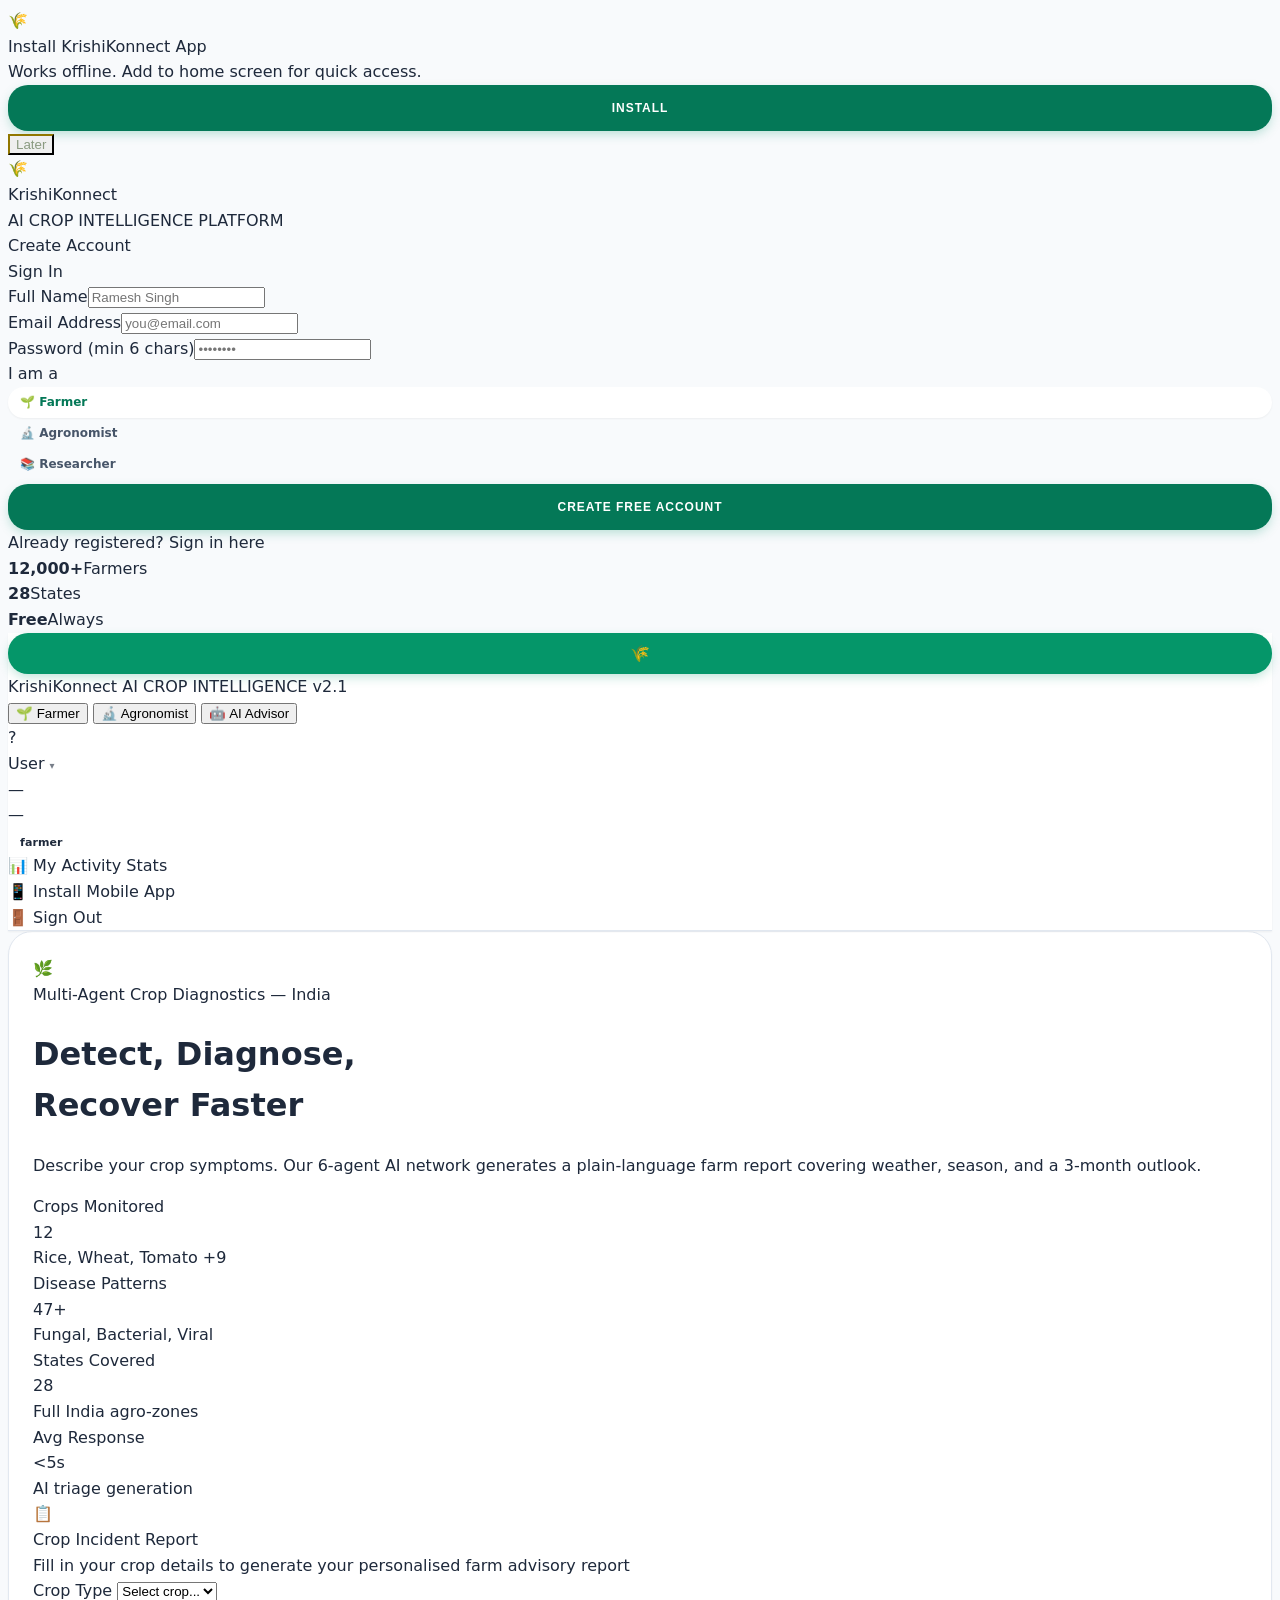
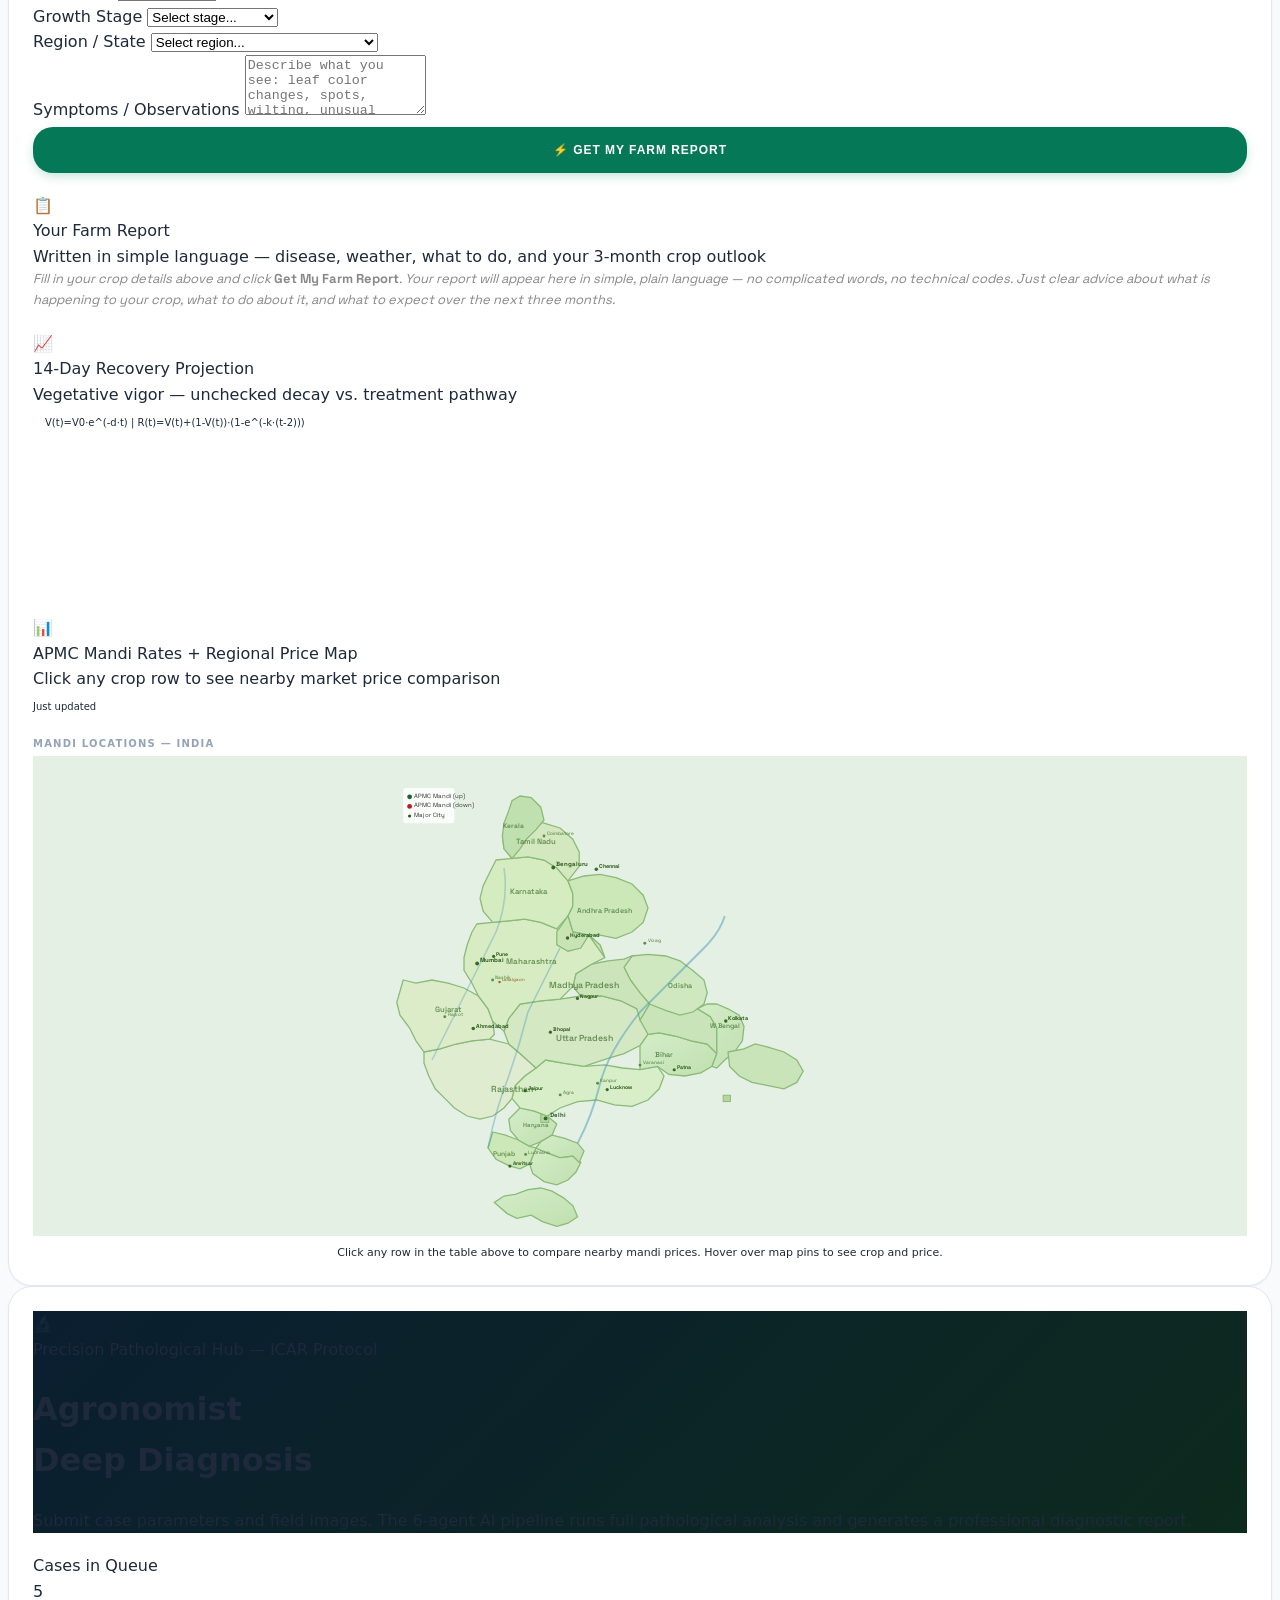
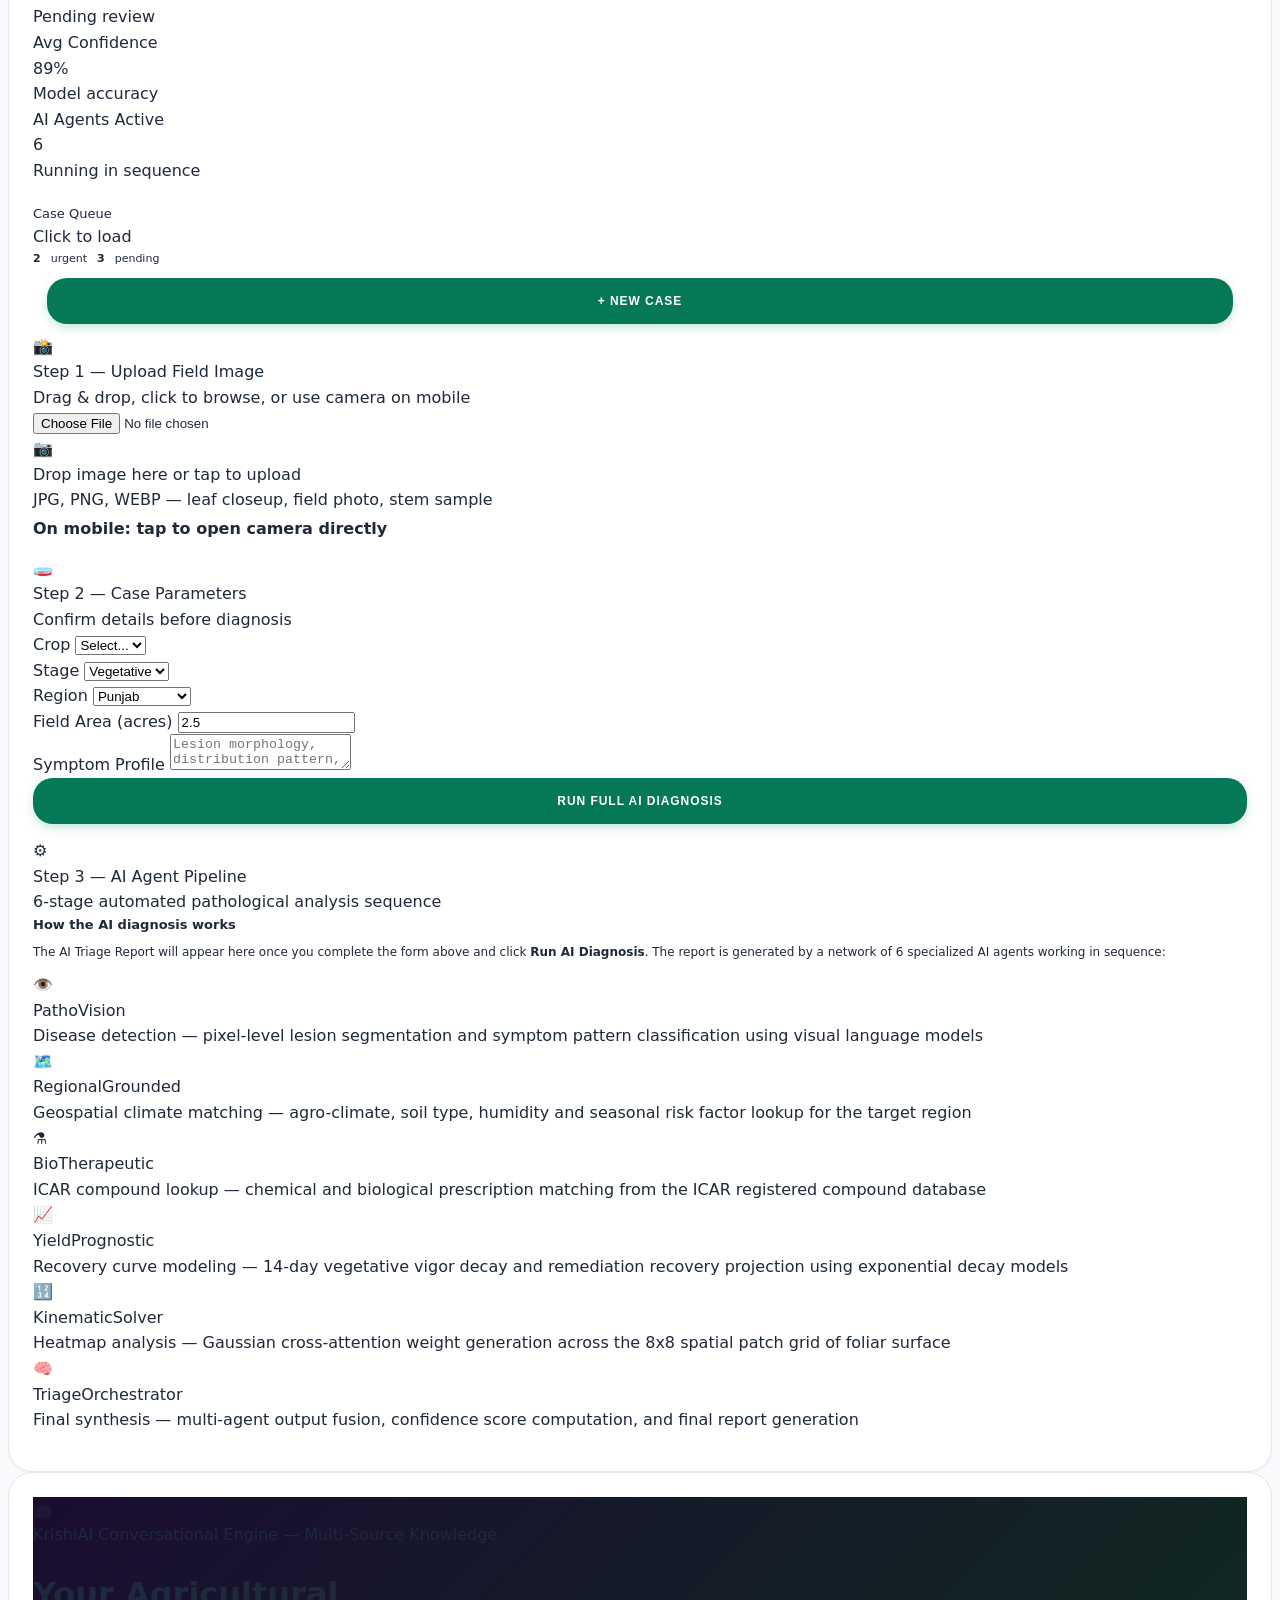
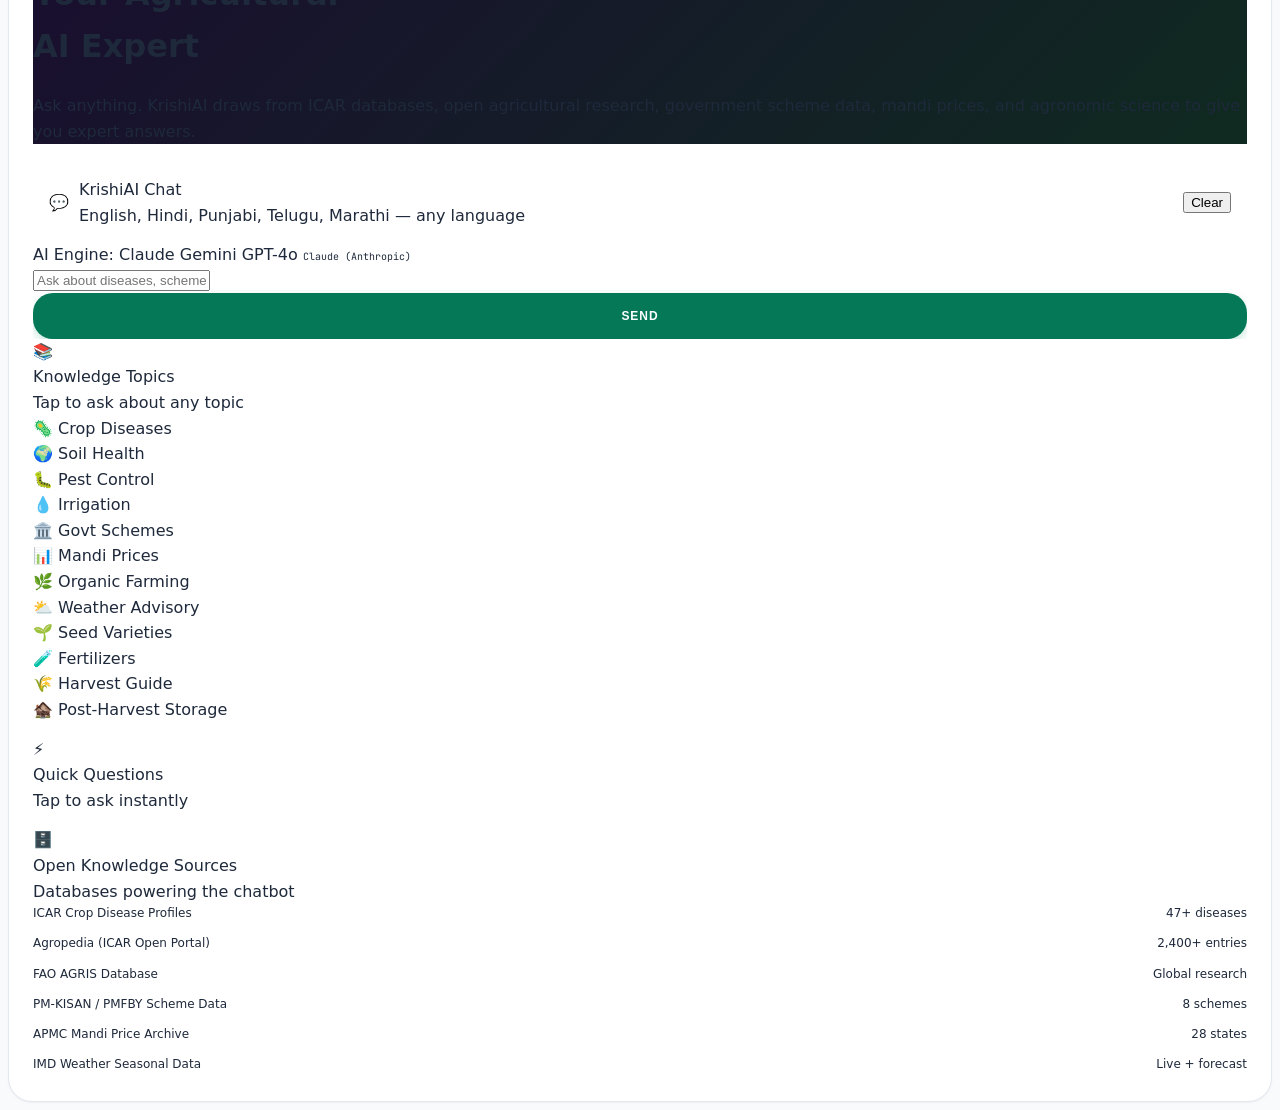
==== index.html @ e57cc36d "Add files via upload" ====
<!DOCTYPE html>
<html lang="en">
<head>
<meta charset="UTF-8">
<meta name="viewport" content="width=device-width, initial-scale=1.0, viewport-fit=cover">
<meta name="theme-color" content="#1a1200">
<meta name="description" content="KrishiKonnect — AI-powered crop intelligence platform for Indian farmers and agronomists">
<meta name="apple-mobile-web-app-capable" content="yes">
<meta name="apple-mobile-web-app-status-bar-style" content="black-translucent">
<meta name="apple-mobile-web-app-title" content="KrishiKonnect">
<link rel="manifest" href="manifest.json">
<title>KrishiKonnect — AI Crop Intelligence</title>

<!-- Fonts -->
<link rel="preconnect" href="https://fonts.googleapis.com">
<link href="https://fonts.googleapis.com/css2?family=Space+Grotesk:wght@300;400;500;600;700&family=JetBrains+Mono:wght@400;500;600&display=swap" rel="stylesheet">

<!-- Chart.js -->
<script src="https://cdn.jsdelivr.net/npm/chart.js@4.4.3/dist/chart.umd.min.js"></script>

<!-- External CSS -->
<link rel="stylesheet" href="style.css">

<!-- Print-only styles inline (critical) -->
<style>
@media print {
  body * { visibility: hidden !important; }
  #pdf-report, #pdf-report * { visibility: visible !important; }
  #pdf-report { display: block !important; position: fixed !important; inset: 0 !important; background: white !important; z-index: 99999 !important; padding: 36px 48px !important; overflow: auto !important; }
  @page { margin: 0; size: A4 portrait; }
}
</style>
</head>
<body>

<!-- ══ PDF REPORT TEMPLATE ══ -->
<div id="pdf-report"><div class="pdf-wrap" id="pdf-content"></div></div>

<!-- ══ PWA INSTALL BANNER ══ -->
<div id="install-banner">
  <div class="install-icon">🌾</div>
  <div class="install-text">
    <div class="install-title">Install KrishiKonnect App</div>
    <div class="install-sub">Works offline. Add to home screen for quick access.</div>
  </div>
  <div class="install-actions">
    <button class="btn btn-primary btn-sm" id="install-btn">Install</button>
    <button class="btn btn-ghost btn-sm" onclick="dismissInstall()" style="color:#8a9a80;border-color:#3d3200">Later</button>
  </div>
</div>

<!-- ══ AUTH GATE (MANDATORY — blocks app until signed up/in) ══ -->
<div id="auth-gate">
  <div class="gate-card">
    <div class="gate-logo">
      <div class="gate-logo-icon">🌾</div>
      <div>
        <div class="gate-logo-name">KrishiKonnect</div>
        <div class="gate-logo-tag">AI CROP INTELLIGENCE PLATFORM</div>
      </div>
    </div>

    <div class="gate-tabs">
      <div class="gate-tab active" id="gt-register" onclick="switchGateTab('register')">Create Account</div>
      <div class="gate-tab" id="gt-login" onclick="switchGateTab('login')">Sign In</div>
    </div>

    <div class="gate-err" id="gate-err"></div>
    <div class="gate-success" id="gate-success"></div>

    <!-- REGISTER FORM -->
    <div id="gate-reg-form">
      <div class="field"><label>Full Name</label><input type="text" id="rg-name" placeholder="Ramesh Singh" autocomplete="name"></div>
      <div class="field"><label>Email Address</label><input type="email" id="rg-email" placeholder="you@email.com" autocomplete="email"></div>
      <div class="field"><label>Password (min 6 chars)</label><input type="password" id="rg-pass" placeholder="••••••••" autocomplete="new-password"></div>
      <div class="field"><label>I am a</label></div>
      <div class="role-select">
        <div class="role-btn active" id="role-farmer" onclick="setRole('farmer')">🌱 Farmer</div>
        <div class="role-btn" id="role-agronomist" onclick="setRole('agronomist')">🔬 Agronomist</div>
        <div class="role-btn" id="role-researcher" onclick="setRole('researcher')">📚 Researcher</div>
      </div>
      <button class="btn btn-primary btn-full" onclick="doRegister()" style="margin-top:4px">Create Free Account</button>
      <div class="gate-footer">Already registered? <span onclick="switchGateTab('login')">Sign in here</span></div>
      <div class="gate-trust">
        <div class="gate-trust-item"><strong>12,000+</strong>Farmers</div>
        <div class="gate-trust-item"><strong>28</strong>States</div>
        <div class="gate-trust-item"><strong>Free</strong>Always</div>
      </div>
    </div>

    <!-- LOGIN FORM -->
    <div id="gate-login-form" style="display:none">
      <div class="field"><label>Email Address</label><input type="email" id="li-email" placeholder="you@email.com" autocomplete="email"></div>
      <div class="field"><label>Password</label><input type="password" id="li-pass" placeholder="••••••••" autocomplete="current-password" onkeydown="if(event.key==='Enter')doLogin()"></div>
      <button class="btn btn-primary btn-full" onclick="doLogin()" style="margin-top:4px">Sign In</button>
      <div class="gate-footer">New to KrishiKonnect? <span onclick="switchGateTab('register')">Create free account</span></div>
    </div>
  </div>
</div>

<!-- ══ TOPBAR ══ -->
<header id="topbar">
  <div class="brand">
    <div class="brand-icon">🌾</div>
    <div>
      <span class="brand-name">KrishiKonnect</span>
      <span class="brand-tag mono">AI CROP INTELLIGENCE v2.1</span>
    </div>
  </div>
  <div class="nav-center">
    <div class="nav-tabs">
      <button class="nav-tab active" onclick="switchTab('farmer')" id="tab-farmer">🌱 <span class="tl">Farmer</span></button>
      <button class="nav-tab" onclick="switchTab('agronomist')" id="tab-agronomist">🔬 <span class="tl">Agronomist</span></button>
      <button class="nav-tab" onclick="switchTab('advisor')" id="tab-advisor">🤖 <span class="tl">AI Advisor</span></button>
    </div>
  </div>
  <div class="auth-zone" style="position:relative">
    <div class="user-chip" onclick="toggleUserMenu()">
      <div class="user-avatar" id="top-avatar">?</div>
      <span id="top-name">User</span>
      <span style="font-size:10px;opacity:.6">▾</span>
    </div>
    <!-- Dropdown -->
    <div class="user-dropdown" id="user-dropdown">
      <div class="ud-header">
        <div class="ud-name" id="ud-name">—</div>
        <div class="ud-email" id="ud-email">—</div>
        <div class="ud-role"><span class="badge badge-low" id="ud-role-badge">farmer</span></div>
      </div>
      <div class="ud-item" onclick="showStats()"><span class="ud-item-icon">📊</span> My Activity Stats</div>
      <div class="ud-item" onclick="downloadApp()"><span class="ud-item-icon">📱</span> Install Mobile App</div>
      <div class="ud-item ud-logout" onclick="doLogout()"><span class="ud-item-icon">🚪</span> Sign Out</div>
    </div>
  </div>
</header>

<div id="toast"></div>

<!-- ══════════════════════════════════════════════
     PANEL 1 — FARMER WORKSPACE
══════════════════════════════════════════════ -->
<div class="panel active" id="panel-farmer">

  <div class="hero">
    <div class="hero-pattern">🌿</div>
    <div class="hero-eyebrow"><span class="pulse"></span> Multi-Agent Crop Diagnostics — India</div>
    <h1>Detect, Diagnose,<br>Recover Faster</h1>
    <p>Describe your crop symptoms. Our 6-agent AI network generates a plain-language farm report covering weather, season, and a 3-month outlook.</p>
  </div>

  <div class="stat-row">
    <div class="stat-card"><div class="stat-label">Crops Monitored</div><div class="stat-val">12</div><div class="stat-sub">Rice, Wheat, Tomato +9</div></div>
    <div class="stat-card"><div class="stat-label">Disease Patterns</div><div class="stat-val">47+</div><div class="stat-sub">Fungal, Bacterial, Viral</div></div>
    <div class="stat-card"><div class="stat-label">States Covered</div><div class="stat-val">28</div><div class="stat-sub">Full India agro-zones</div></div>
    <div class="stat-card"><div class="stat-label">Avg Response</div><div class="stat-val">&lt;5s</div><div class="stat-sub">AI triage generation</div></div>
  </div>

  <!-- Form (full width — no agent pipeline) -->
  <div class="card" style="margin-bottom:20px">
    <div class="card-header">
      <div class="card-icon">📋</div>
      <div><div class="card-title">Crop Incident Report</div><div class="card-desc">Fill in your crop details to generate your personalised farm advisory report</div></div>
    </div>
    <div class="two-col">
      <div class="field"><label>Crop Type</label>
        <select id="f-crop">
          <option value="">Select crop...</option>
          <option>Tomato</option><option>Rice</option><option>Wheat</option><option>Cotton</option>
          <option>Maize</option><option>Potato</option><option>Chili</option><option>Sugarcane</option>
          <option>Soybean</option><option>Groundnut</option><option>Mustard</option><option>Onion</option>
        </select>
      </div>
      <div class="field"><label>Growth Stage</label>
        <select id="f-stage">
          <option value="">Select stage...</option>
          <option>Seedling</option><option>Vegetative</option><option>Flowering</option>
          <option>Fruiting / Grain Fill</option><option>Maturity</option>
        </select>
      </div>
    </div>
    <div class="two-col">
      <div class="field"><label>Region / State</label>
        <select id="f-region">
          <option value="">Select region...</option>
          <option>Punjab (Alluvial Plains)</option><option>Haryana (Semi-Arid)</option>
          <option>Uttar Pradesh (Gangetic Plains)</option><option>Maharashtra (Deccan Plateau)</option>
          <option>Karnataka (Red Lateritic)</option><option>Tamil Nadu (Cauvery Delta)</option>
          <option>Andhra Pradesh (Coastal Tropical)</option><option>West Bengal (New Alluvial)</option>
          <option>Gujarat (Sandy Loam)</option><option>Madhya Pradesh (Black Cotton)</option>
          <option>Rajasthan (Arid Loamy)</option><option>Odisha (Coastal Humid)</option>
        </select>
      </div>
      <div class="field"><label>Symptoms / Observations</label>
        <textarea id="f-symptoms" placeholder="Describe what you see: leaf color changes, spots, wilting, unusual smell, pest damage, soil condition..." style="min-height:60px"></textarea>
      </div>
    </div>
    <button class="btn btn-primary btn-full" id="triage-btn" onclick="runTriage()" style="margin-top:4px">
      <span id="triage-btn-inner">⚡ Get My Farm Report</span>
    </button>
  </div>

  <!-- Hidden elements kept for JS compatibility -->
  <div id="diag-badge-area" style="display:none"><div id="diag-badge"></div></div>
  <div style="display:none" id="ap-overall"></div>
  <div style="display:none" id="ap-footer-msg"></div>
  <div style="display:none" id="ap-elapsed"></div>
  <div style="display:none" id="ap-progress-fill"></div>
  <div style="display:none" id="ap-steps-container"></div>

  <!-- FARMER REPORT — Clean, plain, human language -->
  <div class="card" style="margin-bottom:20px" id="triage-result-card">
    <div class="card-header">
      <div class="card-icon">📋</div>
      <div>
        <div class="card-title">Your Farm Report</div>
        <div class="card-desc">Written in simple language — disease, weather, what to do, and your 3-month crop outlook</div>
      </div>
      <div id="triage-pdf-btn" style="margin-left:auto;display:none;gap:8px;display:none;align-items:center" id="report-actions">
        <button class="btn btn-primary btn-sm" onclick="downloadReportFile()">⬇ Download Report</button>
        <button class="btn btn-ghost btn-sm" onclick="generatePDF('triage')">Print / PDF</button>
      </div>
    </div>
    <div id="triage-result" class="report-plain">
      <div class="rp-section">
        <div class="rp-text" style="color:#888;font-style:italic;font-family:'Space Grotesk',sans-serif;font-size:13px">
          Fill in your crop details above and click <strong style="color:var(--leaf);font-style:normal">Get My Farm Report</strong>. Your report will appear here in simple, plain language — no complicated words, no technical codes. Just clear advice about what is happening to your crop, what to do about it, and what to expect over the next three months.
        </div>
      </div>
    </div>
  </div>

  <!-- Recovery Chart -->
  <div class="card" style="margin-bottom:20px">
    <div class="card-header">
      <div class="card-icon">📈</div>
      <div><div class="card-title">14-Day Recovery Projection</div><div class="card-desc">Vegetative vigor — unchecked decay vs. treatment pathway</div></div>
      <div style="margin-left:auto"><div class="formula-box" style="padding:7px 12px;font-size:10px">V(t)=V0·e^(-d·t) | R(t)=V(t)+(1-V(t))·(1-e^(-k·(t-2)))</div></div>
    </div>
    <canvas id="recovery-chart" style="max-height:220px"></canvas>
  </div>

  <!-- Mandi + Map -->
  <div class="card">
    <div class="card-header">
      <div class="card-icon">📊</div>
      <div><div class="card-title">APMC Mandi Rates + Regional Price Map</div><div class="card-desc">Click any crop row to see nearby market price comparison</div></div>
      <span class="mono" style="font-size:10px;color:var(--dim);margin-left:auto">Just updated</span>
    </div>
    <table class="mandi-table" id="mandi-table" style="margin-bottom:18px"></table>
    <div id="nearby-section" style="display:none;margin-bottom:18px">
      <div class="section-label" id="nearby-label">Nearby Markets</div>
      <table class="nearby-table" id="nearby-table"></table>
    </div>
    <div class="section-label">Mandi Locations — India</div>
    <div class="map-container" style="height:480px;background:#e4f0e4">
      <svg id="india-map" viewBox="68 6 30 30" xmlns="http://www.w3.org/2000/svg" style="width:100%;height:100%">
        <defs>
          <linearGradient id="state-fill" x1="0%" y1="0%" x2="100%" y2="100%">
            <stop offset="0%" style="stop-color:#d4edc8"/>
            <stop offset="100%" style="stop-color:#c0e0b0"/>
          </linearGradient>
        </defs>

        <!-- ── INDIA STATE PATHS (accurate geo coordinates) ── -->
        <!-- Jammu & Kashmir -->
        <path d="M73.9,33.9 L74.7,34.6 L75.3,34.9 L76.2,34.7 L76.9,35.1 L77.8,35.4 L78.5,35.2 L79.1,34.8 L78.8,34.1 L78.2,33.6 L77.5,33.2 L76.8,33.0 L76.0,33.1 L75.2,33.4 L74.5,33.5 Z" fill="url(#state-fill)" stroke="#8aba78" stroke-width="0.08"/>
        <!-- Himachal Pradesh -->
        <path d="M76.5,30.5 L77.2,30.8 L78.0,31.1 L78.8,31.0 L79.3,31.4 L79.0,32.0 L78.5,32.5 L77.8,32.8 L77.0,32.6 L76.3,32.1 L76.1,31.5 Z" fill="url(#state-fill)" stroke="#8aba78" stroke-width="0.08"/>
        <!-- Punjab -->
        <path d="M73.8,29.5 L74.6,29.7 L75.4,30.0 L76.1,30.4 L76.5,30.5 L76.1,31.5 L75.5,31.8 L74.8,31.6 L74.0,31.2 L73.5,30.5 Z" fill="#cce8b8" stroke="#8aba78" stroke-width="0.08"/>
        <!-- Haryana -->
        <path d="M75.5,28.0 L76.4,28.2 L77.2,28.5 L77.8,29.0 L77.5,29.7 L76.8,30.1 L76.1,30.4 L75.4,30.0 L74.9,29.4 L74.8,28.7 Z" fill="url(#state-fill)" stroke="#8aba78" stroke-width="0.08"/>
        <!-- Delhi (small box) -->
        <rect x="76.8" y="28.4" width="0.5" height="0.5" fill="#b8d4a0" stroke="#8aba78" stroke-width="0.06"/>
        <!-- Uttarakhand -->
        <path d="M77.5,29.7 L78.3,29.9 L79.1,30.2 L79.5,30.7 L79.2,31.4 L78.8,31.0 L78.0,31.1 L77.2,30.8 L76.5,30.5 L76.8,30.1 L77.5,29.7 Z" fill="url(#state-fill)" stroke="#8aba78" stroke-width="0.08"/>
        <!-- Uttar Pradesh -->
        <path d="M77.1,25.0 L78.2,25.2 L79.5,25.4 L80.8,25.3 L81.9,25.5 L83.0,25.6 L84.1,25.4 L84.5,26.0 L84.2,26.8 L83.5,27.5 L82.5,27.9 L81.4,27.8 L80.3,27.5 L79.1,27.6 L78.0,28.0 L77.2,28.5 L76.4,28.2 L75.5,28.0 L75.0,27.4 L75.2,26.6 L75.8,26.0 L76.5,25.5 Z" fill="#d8eec8" stroke="#8aba78" stroke-width="0.08"/>
        <!-- Rajasthan -->
        <path d="M69.5,24.5 L70.5,24.3 L71.5,24.0 L72.5,23.8 L73.6,23.7 L74.8,24.0 L75.5,24.6 L76.5,25.5 L75.8,26.0 L75.2,26.6 L75.0,27.4 L74.5,28.0 L73.8,28.5 L73.0,28.7 L72.2,28.5 L71.4,28.0 L70.8,27.4 L70.2,26.8 L69.8,26.0 L69.5,25.2 Z" fill="#e0ecd0" stroke="#8aba78" stroke-width="0.08"/>
        <!-- Gujarat -->
        <path d="M68.2,20.0 L69.0,20.2 L70.0,20.0 L71.0,20.2 L72.0,20.5 L72.9,21.0 L73.5,21.8 L73.8,22.6 L73.9,23.4 L73.6,23.7 L72.5,23.8 L71.5,24.0 L70.5,24.3 L69.5,24.5 L69.0,23.8 L68.6,23.0 L68.0,22.2 L67.8,21.4 L68.0,20.7 Z" fill="#dcecc8" stroke="#8aba78" stroke-width="0.08"/>
        <!-- Madhya Pradesh -->
        <path d="M75.5,21.5 L76.8,21.3 L78.0,21.2 L79.3,21.0 L80.6,21.0 L81.8,21.3 L82.8,21.8 L83.6,22.5 L83.5,23.4 L83.0,24.1 L82.0,24.6 L81.0,24.9 L79.5,25.4 L78.2,25.2 L77.1,25.0 L76.5,25.5 L75.5,24.6 L74.8,24.0 L74.5,23.2 L74.8,22.4 L75.2,21.9 Z" fill="#d4e8c4" stroke="#8aba78" stroke-width="0.08"/>
        <!-- Bihar -->
        <path d="M83.5,23.4 L84.2,23.3 L85.2,23.5 L86.2,23.8 L87.2,24.0 L87.8,24.6 L87.5,25.4 L86.8,25.8 L85.8,26.0 L84.8,25.9 L84.1,25.4 L83.0,25.6 L83.0,24.9 L83.0,24.1 Z" fill="url(#state-fill)" stroke="#8aba78" stroke-width="0.08"/>
        <!-- Jharkhand -->
        <path d="M83.6,21.5 L84.6,21.4 L85.6,21.5 L86.6,21.8 L87.4,22.3 L87.8,23.0 L87.8,24.6 L87.2,24.0 L86.2,23.8 L85.2,23.5 L84.2,23.3 L83.5,23.4 L83.0,22.5 Z" fill="#c8e4b8" stroke="#8aba78" stroke-width="0.08"/>
        <!-- West Bengal -->
        <path d="M87.8,21.5 L88.5,21.8 L89.2,22.2 L89.5,22.9 L89.4,23.8 L88.9,24.5 L88.3,25.0 L87.8,25.5 L87.5,25.4 L87.8,24.6 L87.8,23.0 L87.4,22.3 L86.6,21.8 L87.2,21.5 Z" fill="url(#state-fill)" stroke="#8aba78" stroke-width="0.08"/>
        <!-- Odisha -->
        <path d="M82.5,18.5 L83.5,18.4 L84.6,18.5 L85.5,18.8 L86.3,19.4 L87.0,20.0 L87.2,20.8 L87.0,21.5 L86.3,22.0 L85.5,22.2 L84.6,21.9 L83.6,21.5 L83.0,20.8 L82.4,20.0 L82.0,19.2 Z" fill="#d0e8c0" stroke="#8aba78" stroke-width="0.08"/>
        <!-- Chhattisgarh -->
        <path d="M80.0,19.0 L81.0,18.8 L82.0,18.7 L82.5,18.5 L82.0,19.2 L82.4,20.0 L83.0,20.8 L83.6,21.5 L83.0,22.5 L82.8,21.8 L81.8,21.3 L80.6,21.0 L79.3,21.0 L78.8,20.4 L79.0,19.6 Z" fill="#cce4ba" stroke="#8aba78" stroke-width="0.08"/>
        <!-- Maharashtra -->
        <path d="M72.8,16.5 L73.8,16.4 L74.8,16.3 L75.8,16.2 L76.8,16.4 L77.8,16.8 L78.8,17.0 L79.8,17.2 L80.5,17.8 L80.8,18.6 L80.0,19.0 L79.0,19.6 L78.8,20.4 L78.0,21.2 L76.8,21.3 L75.5,21.5 L75.2,21.9 L74.8,22.4 L74.5,23.2 L73.8,22.6 L73.5,21.8 L72.9,21.0 L72.5,20.2 L72.0,19.4 L72.0,18.6 L72.2,17.8 L72.5,17.0 Z" fill="#d8ecc4" stroke="#8aba78" stroke-width="0.08"/>
        <!-- Goa (tiny) -->
        <rect x="73.7" y="15.2" width="0.4" height="0.35" fill="#b8d4a0" stroke="#8aba78" stroke-width="0.06"/>
        <!-- Karnataka -->
        <path d="M74.0,12.5 L75.0,12.4 L76.0,12.3 L77.0,12.5 L77.8,13.0 L78.5,13.8 L78.8,14.6 L78.8,15.4 L78.5,16.0 L77.8,16.8 L76.8,16.4 L75.8,16.2 L74.8,16.3 L73.8,16.4 L73.2,15.7 L73.0,14.9 L73.2,14.1 L73.6,13.3 Z" fill="#d4ecc0" stroke="#8aba78" stroke-width="0.08"/>
        <!-- Andhra Pradesh -->
        <path d="M78.5,13.8 L79.5,13.5 L80.5,13.4 L81.5,13.6 L82.5,14.0 L83.2,14.7 L83.5,15.5 L83.2,16.4 L82.5,17.0 L81.5,17.4 L80.5,17.2 L79.8,17.2 L79.8,17.2 L78.8,17.0 L78.5,16.0 L78.8,15.4 L78.8,14.6 Z" fill="#cce8b8" stroke="#8aba78" stroke-width="0.08"/>
        <!-- Telangana -->
        <path d="M78.8,17.0 L79.8,17.2 L80.8,18.6 L80.5,17.8 L79.8,17.2 L79.3,18.0 L78.5,18.2 L77.8,17.8 L77.8,17.0 L78.5,16.0 Z" fill="#c8e4b4" stroke="#8aba78" stroke-width="0.08"/>
        <!-- Tamil Nadu -->
        <path d="M76.0,10.0 L77.0,10.2 L78.0,10.5 L78.8,11.2 L79.2,12.0 L79.2,12.9 L78.5,13.8 L77.8,13.0 L77.0,12.5 L76.0,12.3 L75.0,12.4 L74.5,11.8 L74.4,11.0 L74.8,10.4 L75.3,10.0 Z" fill="#d4e8c0" stroke="#8aba78" stroke-width="0.08"/>
        <!-- Kerala -->
        <path d="M75.5,8.5 L76.2,8.6 L76.8,9.2 L77.0,10.0 L76.5,10.6 L75.9,11.2 L75.5,11.8 L75.0,12.4 L74.5,11.8 L74.4,11.0 L74.5,10.2 L74.8,9.4 L75.0,8.8 Z" fill="#c0e0b0" stroke="#8aba78" stroke-width="0.08"/>
        <!-- Assam + NE states (simplified block) -->
        <path d="M88.5,24.5 L89.5,24.3 L90.2,24.0 L91.0,24.2 L92.0,24.5 L92.8,25.0 L93.2,25.7 L92.8,26.4 L92.0,26.8 L91.0,26.6 L90.0,26.4 L89.2,26.0 L88.6,25.4 Z" fill="#c8e4b8" stroke="#8aba78" stroke-width="0.08"/>
        <!-- Sikkim (tiny) -->
        <rect x="88.2" y="27.2" width="0.45" height="0.4" fill="#b8d4a0" stroke="#8aba78" stroke-width="0.06"/>

        <!-- ── RIVERS ── -->
        <path d="M79.1,30.2 Q80,28.5 80.5,26.5 Q81,24.5 83,22 Q85,20 87,18 Q88,17 88.3,16" fill="none" stroke="#4a9ab8" stroke-width="0.12" opacity="0.5"/>
        <path d="M73.5,30.5 Q74,28 74.8,26 Q75.5,24 76,22 Q77,20 78,18" fill="none" stroke="#4a9ab8" stroke-width="0.1" opacity="0.4"/>
        <path d="M70,25 Q71,23 72,21 Q73,19 74,17 Q74.8,15 74.5,13" fill="none" stroke="#4a9ab8" stroke-width="0.1" opacity="0.35"/>

        <!-- ── STATE LABELS ── -->
        <text x="75.0" y="27.0" text-anchor="middle" fill="#4a7a38" font-family="Space Grotesk" font-size="0.55" font-weight="600" opacity="0.8">Rajasthan</text>
        <text x="79.5" y="23.8" text-anchor="middle" fill="#4a7a38" font-family="Space Grotesk" font-size="0.55" font-weight="600" opacity="0.8">Uttar Pradesh</text>
        <text x="79.5" y="20.5" text-anchor="middle" fill="#4a7a38" font-family="Space Grotesk" font-size="0.55" font-weight="600" opacity="0.8">Madhya Pradesh</text>
        <text x="76.2" y="19.0" text-anchor="middle" fill="#4a7a38" font-family="Space Grotesk" font-size="0.50" font-weight="600" opacity="0.8">Maharashtra</text>
        <text x="76.0" y="14.6" text-anchor="middle" fill="#4a7a38" font-family="Space Grotesk" font-size="0.48" font-weight="600" opacity="0.8">Karnataka</text>
        <text x="80.8" y="15.8" text-anchor="middle" fill="#4a7a38" font-family="Space Grotesk" font-size="0.45" font-weight="600" opacity="0.8">Andhra Pradesh</text>
        <text x="76.5" y="11.5" text-anchor="middle" fill="#4a7a38" font-family="Space Grotesk" font-size="0.48" font-weight="600" opacity="0.8">Tamil Nadu</text>
        <text x="75.1" y="10.5" text-anchor="middle" fill="#4a7a38" font-family="Space Grotesk" font-size="0.42" font-weight="600" opacity="0.8">Kerala</text>
        <text x="71.0" y="22.0" text-anchor="middle" fill="#4a7a38" font-family="Space Grotesk" font-size="0.48" font-weight="600" opacity="0.8">Gujarat</text>
        <text x="84.5" y="24.8" text-anchor="middle" fill="#4a7a38" font-family="Space Grotesk" font-size="0.45" font-weight="600" opacity="0.8">Bihar</text>
        <text x="85.5" y="20.5" text-anchor="middle" fill="#4a7a38" font-family="Space Grotesk" font-size="0.45" font-weight="600" opacity="0.8">Odisha</text>
        <text x="88.3" y="23.0" text-anchor="middle" fill="#4a7a38" font-family="Space Grotesk" font-size="0.42" font-weight="600" opacity="0.8">W Bengal</text>
        <text x="74.5" y="31.0" text-anchor="middle" fill="#4a7a38" font-family="Space Grotesk" font-size="0.42" font-weight="600" opacity="0.8">Punjab</text>
        <text x="76.5" y="29.2" text-anchor="middle" fill="#4a7a38" font-family="Space Grotesk" font-size="0.38" font-weight="600" opacity="0.8">Haryana</text>

        <!-- ── MAJOR CITIES (dots + labels) ── -->
        <!-- Delhi -->
        <circle cx="77.1" cy="28.65" r="0.12" fill="#2a5a18" opacity="0.9"/>
        <text x="77.35" y="28.55" fill="#2a5a18" font-family="Space Grotesk" font-size="0.38" font-weight="700">Delhi</text>
        <!-- Mumbai -->
        <circle cx="72.82" cy="18.97" r="0.12" fill="#2a5a18" opacity="0.9"/>
        <text x="73.0" y="18.9" fill="#2a5a18" font-family="Space Grotesk" font-size="0.38" font-weight="700">Mumbai</text>
        <!-- Bengaluru -->
        <circle cx="77.58" cy="12.97" r="0.12" fill="#2a5a18" opacity="0.9"/>
        <text x="77.76" y="12.9" fill="#2a5a18" font-family="Space Grotesk" font-size="0.38" font-weight="700">Bengaluru</text>
        <!-- Hyderabad -->
        <circle cx="78.47" cy="17.38" r="0.11" fill="#2a5a18" opacity="0.9"/>
        <text x="78.65" y="17.32" fill="#2a5a18" font-family="Space Grotesk" font-size="0.35" font-weight="700">Hyderabad</text>
        <!-- Chennai -->
        <circle cx="80.27" cy="13.08" r="0.11" fill="#2a5a18" opacity="0.9"/>
        <text x="80.45" y="13.02" fill="#2a5a18" font-family="Space Grotesk" font-size="0.35" font-weight="700">Chennai</text>
        <!-- Kolkata -->
        <circle cx="88.36" cy="22.56" r="0.11" fill="#2a5a18" opacity="0.9"/>
        <text x="88.5" y="22.5" fill="#2a5a18" font-family="Space Grotesk" font-size="0.35" font-weight="700">Kolkata</text>
        <!-- Ahmedabad -->
        <circle cx="72.58" cy="23.03" r="0.11" fill="#2a5a18" opacity="0.9"/>
        <text x="72.76" y="22.97" fill="#2a5a18" font-family="Space Grotesk" font-size="0.35" font-weight="700">Ahmedabad</text>
        <!-- Pune -->
        <circle cx="73.85" cy="18.52" r="0.10" fill="#2a5a18" opacity="0.9"/>
        <text x="74.0" y="18.47" fill="#2a5a18" font-family="Space Grotesk" font-size="0.33" font-weight="700">Pune</text>
        <!-- Jaipur -->
        <circle cx="75.82" cy="26.92" r="0.10" fill="#2a5a18" opacity="0.9"/>
        <text x="76.0" y="26.86" fill="#2a5a18" font-family="Space Grotesk" font-size="0.33" font-weight="700">Jaipur</text>
        <!-- Lucknow -->
        <circle cx="80.95" cy="26.85" r="0.10" fill="#2a5a18" opacity="0.9"/>
        <text x="81.12" y="26.8" fill="#2a5a18" font-family="Space Grotesk" font-size="0.33" font-weight="700">Lucknow</text>
        <!-- Patna -->
        <circle cx="85.14" cy="25.61" r="0.10" fill="#2a5a18" opacity="0.9"/>
        <text x="85.3" y="25.56" fill="#2a5a18" font-family="Space Grotesk" font-size="0.33" font-weight="700">Patna</text>
        <!-- Bhopal -->
        <circle cx="77.4" cy="23.26" r="0.10" fill="#2a5a18" opacity="0.9"/>
        <text x="77.58" y="23.2" fill="#2a5a18" font-family="Space Grotesk" font-size="0.33" font-weight="700">Bhopal</text>
        <!-- Nagpur -->
        <circle cx="79.09" cy="21.15" r="0.10" fill="#2a5a18" opacity="0.9"/>
        <text x="79.26" y="21.1" fill="#2a5a18" font-family="Space Grotesk" font-size="0.33" font-weight="700">Nagpur</text>
        <!-- Amritsar -->
        <circle cx="74.87" cy="31.63" r="0.10" fill="#2a5a18" opacity="0.9"/>
        <text x="75.05" y="31.58" fill="#2a5a18" font-family="Space Grotesk" font-size="0.32" font-weight="700">Amritsar</text>
        <!-- Ludhiana -->
        <circle cx="75.85" cy="30.90" r="0.09" fill="#4a7a38" opacity="0.85"/>
        <text x="76.02" y="30.85" fill="#4a7a38" font-family="Space Grotesk" font-size="0.30">Ludhiana</text>
        <!-- Kanpur -->
        <circle cx="80.35" cy="26.45" r="0.09" fill="#4a7a38" opacity="0.85"/>
        <text x="80.52" y="26.40" fill="#4a7a38" font-family="Space Grotesk" font-size="0.30">Kanpur</text>
        <!-- Varanasi -->
        <circle cx="83.0" cy="25.32" r="0.09" fill="#4a7a38" opacity="0.85"/>
        <text x="83.16" y="25.27" fill="#4a7a38" font-family="Space Grotesk" font-size="0.30">Varanasi</text>
        <!-- Agra -->
        <circle cx="78.01" cy="27.18" r="0.09" fill="#4a7a38" opacity="0.85"/>
        <text x="78.18" y="27.13" fill="#4a7a38" font-family="Space Grotesk" font-size="0.30">Agra</text>
        <!-- Nashik -->
        <circle cx="73.79" cy="20.0" r="0.09" fill="#4a7a38" opacity="0.85"/>
        <text x="73.96" y="19.95" fill="#4a7a38" font-family="Space Grotesk" font-size="0.30">Nashik</text>
        <!-- Rajkot -->
        <circle cx="70.80" cy="22.30" r="0.09" fill="#4a7a38" opacity="0.85"/>
        <text x="70.97" y="22.25" fill="#4a7a38" font-family="Space Grotesk" font-size="0.30">Rajkot</text>
        <!-- Lasalgaon -->
        <circle cx="74.22" cy="20.12" r="0.08" fill="#8a5a18" opacity="0.85"/>
        <text x="74.38" y="20.07" fill="#8a5a18" font-family="Space Grotesk" font-size="0.28">Lasalgaon</text>
        <!-- Coimbatore -->
        <circle cx="77.0" cy="11.0" r="0.09" fill="#4a7a38" opacity="0.85"/>
        <text x="77.18" y="10.95" fill="#4a7a38" font-family="Space Grotesk" font-size="0.30">Coimbatore</text>
        <!-- Visakhapatnam -->
        <circle cx="83.3" cy="17.7" r="0.09" fill="#4a7a38" opacity="0.85"/>
        <text x="83.48" y="17.65" fill="#4a7a38" font-family="Space Grotesk" font-size="0.30">Vizag</text>

        <!-- ── MANDI PINS (rendered by JS) ── -->
        <g id="map-pins"></g>

        <!-- ── LEGEND ── -->
        <rect x="68.2" y="8.0" width="3.2" height="2.2" rx="0.15" fill="white" opacity="0.85"/>
        <circle cx="68.6" cy="8.55" r="0.15" fill="#166534"/>
        <text x="68.85" y="8.6" fill="#333" font-family="Space Grotesk" font-size="0.38">APMC Mandi (up)</text>
        <circle cx="68.6" cy="9.15" r="0.15" fill="#b91c1c"/>
        <text x="68.85" y="9.2" fill="#333" font-family="Space Grotesk" font-size="0.38">APMC Mandi (down)</text>
        <circle cx="68.6" cy="9.75" r="0.10" fill="#2a5a18"/>
        <text x="68.85" y="9.8" fill="#333" font-family="Space Grotesk" font-size="0.38">Major City</text>
      </svg>
    </div>
    <div style="font-size:11px;color:var(--dim);margin-top:8px;text-align:center">Click any row in the table above to compare nearby mandi prices. Hover over map pins to see crop and price.</div>
  </div>

</div>


<!-- ══════════════════════════════════════════════
     PANEL 2 — AGRONOMIST PORTAL
══════════════════════════════════════════════ -->
<div class="panel" id="panel-agronomist">

  <div class="hero" style="background:linear-gradient(135deg,#0a1e30 0%,#0d2a1e 100%);margin-bottom:20px">
    <div class="hero-pattern" style="opacity:.05">🔬</div>
    <div class="hero-eyebrow"><span class="pulse"></span> Precision Pathological Hub — ICAR Protocol</div>
    <h1>Agronomist<br>Deep Diagnosis</h1>
    <p>Submit case parameters and field images. The 6-agent AI pipeline runs full pathological analysis and generates a professional diagnostic report.</p>
  </div>

  <div class="three-col" style="margin-bottom:20px">
    <div class="stat-card"><div class="stat-label">Cases in Queue</div><div class="stat-val" id="q-count">5</div><div class="stat-sub">Pending review</div></div>
    <div class="stat-card"><div class="stat-label">Avg Confidence</div><div class="stat-val" style="color:var(--clay)">89%</div><div class="stat-sub">Model accuracy</div></div>
    <div class="stat-card"><div class="stat-label">AI Agents Active</div><div class="stat-val">6</div><div class="stat-sub">Running in sequence</div></div>
  </div>

  <div class="col-4-8">

    <!-- Case Queue -->
    <div class="card" style="padding:0;overflow:hidden">
      <div class="queue-header">
        <div><div class="card-title" style="font-size:13px">Case Queue</div><div class="card-desc">Click to load</div></div>
        <div style="display:flex;gap:10px;font-size:11px">
          <span style="color:var(--ember);font-weight:700" id="q-urgent-count">2</span> urgent
          <span style="color:var(--clay);font-weight:700" id="q-pending-count">3</span> pending
        </div>
      </div>
      <div class="case-list" id="case-queue"></div>
      <div style="padding:10px 14px;border-top:1px solid var(--border2)">
        <button class="btn btn-primary btn-sm btn-full" onclick="addNewCase()">+ New Case</button>
      </div>
    </div>

    <!-- Workspace -->
    <div id="agro-workspace">

      <!-- Step 1: Image Upload -->
      <div class="card" style="margin-bottom:14px">
        <div class="card-header">
          <div class="card-icon">📸</div>
          <div><div class="card-title">Step 1 — Upload Field Image</div><div class="card-desc">Drag & drop, click to browse, or use camera on mobile</div></div>
          <div id="scan-badge" style="margin-left:auto;display:none"><span class="badge badge-low">Image Ready</span></div>
        </div>
        <div class="upload-zone" id="drop-zone" ondragover="handleDragOver(event)" ondragleave="handleDragLeave(event)" ondrop="handleDrop(event)">
          <input type="file" id="img-file-input" accept="image/*" capture="environment" onchange="handleFileSelect(event)">
          <div id="upload-prompt">
            <div class="upload-icon">📷</div>
            <div class="upload-text">Drop image here or tap to upload</div>
            <div class="upload-hint">JPG, PNG, WEBP — leaf closeup, field photo, stem sample</div>
            <div class="upload-hint" style="margin-top:3px;color:var(--leaf);font-weight:600">On mobile: tap to open camera directly</div>
          </div>
          <div id="upload-preview-wrap" style="display:none">
            <div class="scan-wrapper" id="scan-wrapper">
              <img id="upload-preview" class="upload-preview" src="" alt="preview">
              <div class="scan-line" id="scan-line" style="display:none"></div>
            </div>
            <div class="scan-chips" id="scan-chips"></div>
          </div>
        </div>
        <div id="img-scan-result" style="display:none;margin-top:12px">
          <div class="section-label">VLM Visual Analysis</div>
          <div class="result-box" id="img-scan-text" style="font-size:12px"></div>
        </div>
      </div>

      <!-- Step 2: Parameters -->
      <div class="card" style="margin-bottom:14px">
        <div class="card-header">
          <div class="card-icon">🧫</div>
          <div><div class="card-title">Step 2 — Case Parameters</div><div class="card-desc">Confirm details before diagnosis</div></div>
        </div>
        <div class="two-col">
          <div class="field"><label>Crop</label>
            <select id="d-crop"><option value="">Select...</option>
              <option>Tomato</option><option>Rice</option><option>Wheat</option>
              <option>Cotton</option><option>Maize</option><option>Potato</option><option>Chili</option>
            </select>
          </div>
          <div class="field"><label>Stage</label>
            <select id="d-stage"><option>Vegetative</option><option>Flowering</option><option>Fruiting</option><option>Maturity</option></select>
          </div>
        </div>
        <div class="two-col">
          <div class="field"><label>Region</label>
            <select id="d-region"><option>Punjab</option><option>Haryana</option><option>UP</option>
              <option>Maharashtra</option><option>Karnataka</option><option>Tamil Nadu</option>
              <option>Gujarat</option><option>West Bengal</option></select>
          </div>
          <div class="field"><label>Field Area (acres)</label>
            <input type="number" id="d-area" value="2.5" min="0.1" step="0.5">
          </div>
        </div>
        <div class="field"><label>Symptom Profile</label>
          <textarea id="d-symptoms" placeholder="Lesion morphology, distribution pattern, affected tissue layers..."></textarea>
        </div>
        <button class="btn btn-primary btn-full" id="diag-btn" onclick="runDeepDiagnosis()">
          <span id="diag-btn-inner">Run Full AI Diagnosis</span>
        </button>
      </div>

      <!-- Step 3: Pipeline -->
      <div class="card" style="margin-bottom:14px">
        <div class="card-header">
          <div class="card-icon">⚙️</div>
          <div>
            <div class="card-title">Step 3 — AI Agent Pipeline</div>
            <div class="card-desc">6-stage automated pathological analysis sequence</div>
          </div>
        </div>
        <!-- AGRONOMIST INFO BOX — shown before diagnosis runs -->
        <div class="agro-info-panel" id="agro-pipeline-info">
          <div style="font-weight:700;font-size:13px;margin-bottom:6px;color:var(--ink)">How the AI diagnosis works</div>
          <div style="font-size:12px;color:var(--dim);line-height:1.7;margin-bottom:10px">
            The AI Triage Report will appear here once you complete the form above and click <strong>Run AI Diagnosis</strong>. The report is generated by a network of 6 specialized AI agents working in sequence:
          </div>
          <div class="agent-list">
            <div class="agent-card"><div class="agent-card-icon">👁️</div><div><div class="agent-card-name">PathoVision</div><div class="agent-card-desc">Disease detection — pixel-level lesion segmentation and symptom pattern classification using visual language models</div></div></div>
            <div class="agent-card"><div class="agent-card-icon">🗺️</div><div><div class="agent-card-name">RegionalGrounded</div><div class="agent-card-desc">Geospatial climate matching — agro-climate, soil type, humidity and seasonal risk factor lookup for the target region</div></div></div>
            <div class="agent-card"><div class="agent-card-icon">⚗️</div><div><div class="agent-card-name">BioTherapeutic</div><div class="agent-card-desc">ICAR compound lookup — chemical and biological prescription matching from the ICAR registered compound database</div></div></div>
            <div class="agent-card"><div class="agent-card-icon">📈</div><div><div class="agent-card-name">YieldPrognostic</div><div class="agent-card-desc">Recovery curve modeling — 14-day vegetative vigor decay and remediation recovery projection using exponential decay models</div></div></div>
            <div class="agent-card"><div class="agent-card-icon">🔢</div><div><div class="agent-card-name">KinematicSolver</div><div class="agent-card-desc">Heatmap analysis — Gaussian cross-attention weight generation across the 8x8 spatial patch grid of foliar surface</div></div></div>
            <div class="agent-card"><div class="agent-card-icon">🧠</div><div><div class="agent-card-name">TriageOrchestrator</div><div class="agent-card-desc">Final synthesis — multi-agent output fusion, confidence score computation, and final report generation</div></div></div>
          </div>
        </div>
        <div class="pipeline" id="pipeline-steps" style="display:none"></div>
      </div>

      <!-- Step 4: Results -->
      <div id="diag-output" style="display:none">

        <div class="card" style="margin-bottom:14px">
          <div class="card-header">
            <div class="card-icon">📊</div>
            <div><div class="card-title">Diagnostic Metrics</div><div class="card-desc">Computed pathological parameters</div></div>
            <div class="conf-ring" style="margin-left:auto">
              <svg width="80" height="80" viewBox="0 0 80 80">
                <circle cx="40" cy="40" r="32" fill="none" stroke="#e4eddc" stroke-width="6"/>
                <circle id="conf-circle" cx="40" cy="40" r="32" fill="none" stroke="var(--sprout)" stroke-width="6" stroke-dasharray="201.06" stroke-dashoffset="201.06" stroke-linecap="round" style="transition:stroke-dashoffset 1s ease"/>
              </svg>
              <div class="conf-val" id="conf-val">0%</div>
            </div>
          </div>
          <div class="metric-grid" style="margin-bottom:14px">
            <div class="metric-tile"><div class="mtile-label">Pathogen</div><div class="mtile-val" id="m-pathogen" style="font-size:13px;font-family:'Space Grotesk',sans-serif;font-weight:700">—</div></div>
            <div class="metric-tile"><div class="mtile-label">Threat Level</div><div class="mtile-val" id="m-threat" style="font-size:15px">—</div></div>
            <div class="metric-tile"><div class="mtile-label">Decay Rate (d)</div><div class="mtile-val" id="m-decay">—</div></div>
            <div class="metric-tile"><div class="mtile-label">Recovery k</div><div class="mtile-val" id="m-recovery">—</div></div>
          </div>
          <div class="two-col">
            <div class="rx-box rx-chem"><div class="rx-label">Chemical Prescription</div><div id="rx-chem-text">—</div></div>
            <div class="rx-box rx-bio"><div class="rx-label">Biological Prescription</div><div id="rx-bio-text">—</div></div>
          </div>
        </div>

        <div class="card" style="margin-bottom:14px">
          <div class="card-header"><div class="card-icon">🧠</div><div><div class="card-title">Pathological Assessment</div><div class="card-desc">AI deep clinical analysis</div></div></div>
          <div class="result-box" id="deep-result-text">—</div>
        </div>

        <div class="card" style="margin-bottom:14px">
          <div class="card-header"><div class="card-icon">🗺️</div><div><div class="card-title">VLM Attention Heatmap — 8×8 Patch Grid</div><div class="card-desc">Gaussian cross-attention over foliar surface patches</div></div></div>
          <div style="display:grid;grid-template-columns:1fr 1fr;gap:14px;align-items:start">
            <div>
              <div id="heatmap-grid" style="margin-bottom:8px"></div>
              <div style="display:flex;flex-wrap:wrap;gap:6px;font-size:10px;color:var(--dim)">
                <span style="width:10px;height:10px;background:#0d1a0a;border-radius:2px;display:inline-block"></span>Minimal
                <span style="width:10px;height:10px;background:#3d7a1e;border-radius:2px;display:inline-block;margin-left:4px"></span>Moderate
                <span style="width:10px;height:10px;background:#d9a84e;border-radius:2px;display:inline-block;margin-left:4px"></span>High
                <span style="width:10px;height:10px;background:#e05030;border-radius:2px;display:inline-block;margin-left:4px"></span>Critical
              </div>
            </div>
            <canvas id="diag-curve-chart" style="max-height:180px"></canvas>
          </div>
        </div>

        <div class="card">
          <div class="card-header"><div class="card-icon">📄</div><div><div class="card-title">Diagnostic Report</div><div class="card-desc">Full report for farmer and agronomist</div></div></div>
          <div style="display:flex;gap:10px;flex-wrap:wrap;margin-bottom:12px">
            <button class="btn btn-primary" onclick="generatePDF('deep')">Download Full PDF Report</button>
            <button class="btn btn-ghost btn-sm" onclick="exportCaseJSON()">Export JSON</button>
            <button class="btn btn-ghost btn-sm" onclick="markCaseDone()">Mark Resolved</button>
          </div>
          <div style="font-size:12px;color:var(--dim);line-height:1.65">Report includes pathogen identification, chemical and biological prescriptions, 14-day recovery table, IPM notes, farmer advisory in plain language, and agronomist technical notes. Print or save as PDF via browser.</div>
        </div>
      </div>
    </div>
  </div>
</div>


<!-- ══════════════════════════════════════════════
     PANEL 3 — AI ADVISOR (enriched chatbot)
══════════════════════════════════════════════ -->
<div class="panel" id="panel-advisor">

  <div class="hero" style="background:linear-gradient(135deg,#1a0d30 0%,#0f2a20 100%);margin-bottom:20px">
    <div class="hero-pattern" style="opacity:.05">🤖</div>
    <div class="hero-eyebrow"><span class="pulse"></span> KrishiAI Conversational Engine — Multi-Source Knowledge</div>
    <h1>Your Agricultural<br>AI Expert</h1>
    <p>Ask anything. KrishiAI draws from ICAR databases, open agricultural research, government scheme data, mandi prices, and agronomic science to give you expert answers.</p>
  </div>

  <div class="col-7-5">
    <!-- Chat -->
    <div class="card" style="padding:0;overflow:hidden;display:flex;flex-direction:column">
      <div style="padding:13px 16px;border-bottom:1px solid var(--border2);display:flex;align-items:center;gap:10px">
        <div class="card-icon">💬</div>
        <div><div class="card-title">KrishiAI Chat</div><div class="card-desc">English, Hindi, Punjabi, Telugu, Marathi — any language</div></div>
        <button class="btn btn-ghost btn-sm" style="margin-left:auto" onclick="clearChat()">Clear</button>
      </div>
      <div id="chat-messages"></div>
      <div class="llm-bar">
        <span class="llm-label">AI Engine:</span>
        <span class="llm-chip active" id="llm-claude" onclick="setLLM('claude')">Claude</span>
        <span class="llm-chip" id="llm-gemini" onclick="setLLM('gemini')">Gemini</span>
        <span class="llm-chip" id="llm-openai" onclick="setLLM('openai')">GPT-4o</span>
        <span style="margin-left:auto;font-size:10px;color:var(--dim);font-family:'JetBrains Mono',monospace" id="active-llm-label">Claude (Anthropic)</span>
      </div>
      <div class="chat-input-row">
        <input type="text" id="chat-input" placeholder="Ask about diseases, schemes, prices, soil health..." onkeydown="if(event.key==='Enter')sendChat()">
        <button class="btn btn-primary btn-sm" onclick="sendChat()">Send</button>
      </div>
    </div>

    <!-- Right column -->
    <div style="display:flex;flex-direction:column;gap:14px">

      <!-- Knowledge Topics -->
      <div class="card">
        <div class="card-header"><div class="card-icon">📚</div><div><div class="card-title">Knowledge Topics</div><div class="card-desc">Tap to ask about any topic</div></div></div>
        <div class="kb-topic-grid">
          <div class="kb-topic" onclick="askTopic('crop_disease')"><span class="kb-topic-icon">🦠</span> Crop Diseases</div>
          <div class="kb-topic" onclick="askTopic('soil_health')"><span class="kb-topic-icon">🌍</span> Soil Health</div>
          <div class="kb-topic" onclick="askTopic('pest_control')"><span class="kb-topic-icon">🐛</span> Pest Control</div>
          <div class="kb-topic" onclick="askTopic('irrigation')"><span class="kb-topic-icon">💧</span> Irrigation</div>
          <div class="kb-topic" onclick="askTopic('govt_schemes')"><span class="kb-topic-icon">🏛️</span> Govt Schemes</div>
          <div class="kb-topic" onclick="askTopic('mandi_prices')"><span class="kb-topic-icon">📊</span> Mandi Prices</div>
          <div class="kb-topic" onclick="askTopic('organic_farming')"><span class="kb-topic-icon">🌿</span> Organic Farming</div>
          <div class="kb-topic" onclick="askTopic('weather_advisory')"><span class="kb-topic-icon">⛅</span> Weather Advisory</div>
          <div class="kb-topic" onclick="askTopic('seed_varieties')"><span class="kb-topic-icon">🌱</span> Seed Varieties</div>
          <div class="kb-topic" onclick="askTopic('fertilizers')"><span class="kb-topic-icon">🧪</span> Fertilizers</div>
          <div class="kb-topic" onclick="askTopic('harvest')"><span class="kb-topic-icon">🌾</span> Harvest Guide</div>
          <div class="kb-topic" onclick="askTopic('storage')"><span class="kb-topic-icon">🏚️</span> Post-Harvest Storage</div>
        </div>
      </div>

      <!-- Quick Questions -->
      <div class="card">
        <div class="card-header"><div class="card-icon">⚡</div><div><div class="card-title">Quick Questions</div><div class="card-desc">Tap to ask instantly</div></div></div>
        <div style="display:flex;flex-direction:column;gap:6px" id="quick-q-list"></div>
      </div>

      <!-- Knowledge base coverage -->
      <div class="card">
        <div class="card-header"><div class="card-icon">🗄️</div><div><div class="card-title">Open Knowledge Sources</div><div class="card-desc">Databases powering the chatbot</div></div></div>
        <div style="display:flex;flex-direction:column;gap:8px">
          <div><div style="display:flex;justify-content:space-between;font-size:12px;margin-bottom:3px"><span>ICAR Crop Disease Profiles</span><span class="mono" style="color:var(--leaf)">47+ diseases</span></div><div class="prog-bar"><div class="prog-fill" style="width:100%"></div></div></div>
          <div><div style="display:flex;justify-content:space-between;font-size:12px;margin-bottom:3px"><span>Agropedia (ICAR Open Portal)</span><span class="mono" style="color:var(--leaf)">2,400+ entries</span></div><div class="prog-bar"><div class="prog-fill" style="width:95%"></div></div></div>
          <div><div style="display:flex;justify-content:space-between;font-size:12px;margin-bottom:3px"><span>FAO AGRIS Database</span><span class="mono" style="color:var(--leaf)">Global research</span></div><div class="prog-bar"><div class="prog-fill" style="width:88%"></div></div></div>
          <div><div style="display:flex;justify-content:space-between;font-size:12px;margin-bottom:3px"><span>PM-KISAN / PMFBY Scheme Data</span><span class="mono" style="color:var(--leaf)">8 schemes</span></div><div class="prog-bar"><div class="prog-fill" style="width:100%"></div></div></div>
          <div><div style="display:flex;justify-content:space-between;font-size:12px;margin-bottom:3px"><span>APMC Mandi Price Archive</span><span class="mono" style="color:var(--leaf)">28 states</span></div><div class="prog-bar"><div class="prog-fill" style="width:82%"></div></div></div>
          <div><div style="display:flex;justify-content:space-between;font-size:12px;margin-bottom:3px"><span>IMD Weather Seasonal Data</span><span class="mono" style="color:var(--leaf)">Live + forecast</span></div><div class="prog-bar"><div class="prog-fill" style="width:75%"></div></div></div>
        </div>
      </div>
    </div>
  </div>
</div>

<!-- ══════════════════════════════════════════════
     JAVASCRIPT
══════════════════════════════════════════════ -->
<script>
// ══ STATE ══════════════════════════════════════
let currentUser=null, selectedRole='farmer', activeLLM='claude';
let lastTriageData=null, lastDiagData=null, activeCaseIdx=0;
let recoveryChart=null, diagChart=null, triageStartTime=null;
let chatHistory=[], deferredInstall=null;

// ══ BACKEND API HELPER ═════════════════════════
async function apiPost(endpoint, body) {
  const res = await fetch('/api/' + endpoint, {
    method: 'POST',
    headers: { 'Content-Type': 'application/json' },
    body: JSON.stringify(body)
  });
  if (!res.ok) {
    const err = await res.json().catch(() => ({}));
    throw new Error(err.error || `API error ${res.status}`);
  }
  return res.json();
}

// Legacy shim — kept for compatibility with any remaining callers
async function callClaude(system, userMsg, imgB64=null, imgMime='image/jpeg'){
  const data = await apiPost('chat', {
    messages: [{ role: 'user', content: userMsg }],
    llm: 'claude',
    _system_override: system,
    _img_b64: imgB64,
    _img_mime: imgMime
  });
  return data.response || '';
}

// ══ AUTH GATE (MANDATORY) ══════════════════════
const USERS_KEY='kk_users_v2', SESSION_KEY='kk_session_v2';
function loadUsers(){ try{return JSON.parse(localStorage.getItem(USERS_KEY)||'{}')}catch{return{}} }
function saveUsers(u){ localStorage.setItem(USERS_KEY,JSON.stringify(u)) }
function loadSession(){ try{return JSON.parse(localStorage.getItem(SESSION_KEY)||'null')}catch{return null} }

function switchGateTab(t){
  document.getElementById('gate-reg-form').style.display=t==='register'?'block':'none';
  document.getElementById('gate-login-form').style.display=t==='login'?'block':'none';
  document.getElementById('gt-register').classList.toggle('active',t==='register');
  document.getElementById('gt-login').classList.toggle('active',t==='login');
  document.getElementById('gate-err').style.display='none';
  document.getElementById('gate-success').style.display='none';
}
function showGateErr(msg){ const e=document.getElementById('gate-err'); e.textContent=msg; e.style.display='block'; }
function showGateOk(msg){ const e=document.getElementById('gate-success'); e.textContent=msg; e.style.display='block'; }
function setRole(r){
  selectedRole=r;
  ['farmer','agronomist','researcher'].forEach(x=>document.getElementById('role-'+x).classList.toggle('active',x===r));
}

function doRegister(){
  const name=document.getElementById('rg-name').value.trim();
  const email=document.getElementById('rg-email').value.trim();
  const pass=document.getElementById('rg-pass').value;
  if(!name||!email||!pass){showGateErr('Please fill all fields.');return;}
  if(pass.length<6){showGateErr('Password must be at least 6 characters.');return;}
  if(!email.includes('@')){showGateErr('Please enter a valid email address.');return;}
  const users=loadUsers();
  if(users[email]){showGateErr('This email is already registered. Please sign in.');return;}
  const user={id:'u_'+Date.now(),name,email,role:selectedRole,password:btoa(pass),
    createdAt:new Date().toISOString(),visitCount:1,lastLogin:new Date().toISOString()};
  users[email]=user; saveUsers(users);
  loginUser(user);
  trackVisit('register');
}

function doLogin(){
  const email=document.getElementById('li-email').value.trim();
  const pass=document.getElementById('li-pass').value;
  if(!email||!pass){showGateErr('Please fill both fields.');return;}
  const users=loadUsers();
  const user=users[email];
  if(!user||user.password!==btoa(pass)){showGateErr('Incorrect email or password.');return;}
  user.visitCount=(user.visitCount||0)+1;
  user.lastLogin=new Date().toISOString();
  users[email]=user; saveUsers(users);
  loginUser(user);
  trackVisit('login');
}

function loginUser(user){
  currentUser=user;
  localStorage.setItem(SESSION_KEY,JSON.stringify(user));
  // Hide gate
  const gate=document.getElementById('auth-gate');
  gate.style.animation='fade-out .3s ease forwards';
  setTimeout(()=>gate.style.display='none',300);
  // Update topbar
  const init=user.name.split(' ').map(w=>w[0]).join('').substring(0,2).toUpperCase();
  document.getElementById('top-avatar').textContent=init;
  document.getElementById('top-name').textContent=user.name.split(' ')[0];
  document.getElementById('ud-name').textContent=user.name;
  document.getElementById('ud-email').textContent=user.email;
  document.getElementById('ud-role-badge').textContent=user.role;
  showToast('Welcome, '+user.name.split(' ')[0]+'!');
}

function doLogout(){
  currentUser=null;
  localStorage.removeItem(SESSION_KEY);
  document.getElementById('user-dropdown').classList.remove('open');
  document.getElementById('auth-gate').style.display='flex';
  document.getElementById('auth-gate').style.animation='gate-in .3s ease';
  document.getElementById('gate-err').style.display='none';
}

function toggleUserMenu(){
  document.getElementById('user-dropdown').classList.toggle('open');
}
document.addEventListener('click',e=>{
  if(!e.target.closest('.auth-zone'))document.getElementById('user-dropdown').classList.remove('open');
});

function showStats(){
  document.getElementById('user-dropdown').classList.remove('open');
  const visits=JSON.parse(localStorage.getItem('kk_visits')||'[]');
  const mine=visits.filter(v=>v.user===currentUser?.id);
  showToast(`Your activity: ${mine.length} actions | Joined: ${new Date(currentUser.createdAt).toLocaleDateString()}`);
}

function downloadApp(){
  document.getElementById('user-dropdown').classList.remove('open');
  if(deferredInstall){ deferredInstall.prompt(); }
  else { showToast('Open this site in Chrome and tap the install icon in the address bar to add to home screen.'); }
}

function trackVisit(action){
  const v=JSON.parse(localStorage.getItem('kk_visits')||'[]');
  v.push({action,time:new Date().toISOString(),user:currentUser?.id||'guest'});
  localStorage.setItem('kk_visits',JSON.stringify(v.slice(-500)));
}

// ══ TAB NAVIGATION ═════════════════════════════
function switchTab(id){
  ['farmer','agronomist','advisor'].forEach(t=>{
    document.getElementById('panel-'+t).classList.toggle('active',t===id);
    document.getElementById('tab-'+t).classList.toggle('active',t===id);
  });
  trackVisit('tab_'+id);
}

// ══ MATH ═══════════════════════════════════════
function computeCurves(v0,d,k,days=14){
  const decay=[],recovery=[];
  for(let t=0;t<=days;t++){
    const vt=v0*Math.exp(-d*t);
    decay.push(+Math.max(0.05,Math.min(1,vt)).toFixed(3));
    let rt=t<2?vt:vt+(1-vt)*(1-Math.exp(-k*(t-2)));
    recovery.push(+Math.max(0.05,Math.min(1,rt)).toFixed(3));
  }
  return{decay,recovery};
}
function generateHeatWeights(p,total=64){
  const gS=8,sig=1.8,tR=Math.floor(p/gS),tC=p%gS;
  const raw=Array.from({length:total},(_,i)=>{
    const r=Math.floor(i/gS),c=i%gS;
    return Math.exp(-((r-tR)**2+(c-tC)**2)/(2*sig*sig));
  });
  const sec=(p+9)%total,sR=Math.floor(sec/gS),sC=sec%gS;
  const r2=raw.map((v,i)=>{const r=Math.floor(i/gS),c=i%gS;return v+0.4*Math.exp(-((r-sR)**2+(c-sC)**2)/(2*sig*sig));});
  const s=r2.reduce((a,b)=>a+b,0);
  return r2.map(v=>+(v/s).toFixed(4));
}

// Agent pipeline removed from farmer tab — stubs kept for JS safety
function renderAPSteps(){}
function resetAPSteps(){}

// ══ CHARTS ══════════════════════════════════════
function initFarmerChart(){
  const ctx=document.getElementById('recovery-chart').getContext('2d');
  const labels=Array.from({length:15},(_,i)=>`Day ${i}`);
  const{decay,recovery}=computeCurves(0.75,0.08,0.22);
  recoveryChart=new Chart(ctx,{type:'line',data:{labels,datasets:[
    {label:'Unchecked Decay',data:decay,borderColor:'#e05030',backgroundColor:'rgba(224,80,48,.07)',tension:.4,fill:true,borderWidth:2,pointRadius:3,pointBackgroundColor:'#e05030'},
    {label:'With Treatment',data:recovery,borderColor:'#6eb834',backgroundColor:'rgba(110,184,52,.1)',tension:.4,fill:true,borderWidth:2.5,pointRadius:3,pointBackgroundColor:'#6eb834'}
  ]},options:{responsive:true,plugins:{legend:{labels:{font:{family:'Space Grotesk',size:12},color:'#5a6b58'}}},
    scales:{x:{grid:{color:'#f0f5ea'},ticks:{font:{family:'JetBrains Mono',size:10},color:'#8ca89c'}},
      y:{min:0,max:1,grid:{color:'#f0f5ea'},ticks:{font:{family:'JetBrains Mono',size:10},color:'#8ca89c',callback:v=>(v*100).toFixed(0)+'%'}}}}});
}
function updateFarmerChart(d,k){ const{decay,recovery}=computeCurves(0.75,d,k); recoveryChart.data.datasets[0].data=decay; recoveryChart.data.datasets[1].data=recovery; recoveryChart.update(); }
function initDiagChart(){ const ex=Chart.getChart('diag-curve-chart'); if(ex)ex.destroy();
  const ctx=document.getElementById('diag-curve-chart').getContext('2d');
  diagChart=new Chart(ctx,{type:'line',data:{labels:Array.from({length:15},(_,i)=>`D${i}`),datasets:[
    {label:'Decay',data:[],borderColor:'#e05030',tension:.4,fill:false,borderWidth:2,pointRadius:2},
    {label:'Recovery',data:[],borderColor:'#6eb834',tension:.4,fill:false,borderWidth:2,pointRadius:2}
  ]},options:{responsive:true,plugins:{legend:{labels:{font:{family:'Space Grotesk',size:11},color:'#5a6b58'}}},
    scales:{x:{grid:{color:'#f0f5ea'},ticks:{font:{family:'JetBrains Mono',size:9},color:'#8ca89c'}},
      y:{min:0,max:1,grid:{color:'#f0f5ea'},ticks:{font:{family:'JetBrains Mono',size:9},color:'#8ca89c',callback:v=>(v*100).toFixed(0)+'%'}}}}}); }
function updateDiagChart(d,k){ if(!diagChart)initDiagChart(); const{decay,recovery}=computeCurves(0.75,d,k); diagChart.data.datasets[0].data=decay; diagChart.data.datasets[1].data=recovery; diagChart.update(); }

// ══ MANDI ═══════════════════════════════════════
const MANDI_DATA=[
  {crop:'Tomato',mandi:'Azadpur, Delhi',state:'Delhi',price:2140,min:1800,max:2600,change:+5.2,trend:'up',lat:28.73,lng:77.18,
   nearby:[{city:'Ghaziabad',price:2020,mandi:'Ghaziabad APMC'},{city:'Faridabad',price:1980,mandi:'Faridabad Market'},{city:'Sonipat',price:2100,mandi:'Sonipat Mandi'}]},
  {crop:'Wheat',mandi:'Khanna, Punjab',state:'Punjab',price:2250,min:2200,max:2300,change:-1.1,trend:'down',lat:30.7,lng:76.22,
   nearby:[{city:'Ludhiana',price:2240,mandi:'Ludhiana APMC'},{city:'Amritsar',price:2260,mandi:'Amritsar Grain'},{city:'Patiala',price:2230,mandi:'Patiala Mandi'}]},
  {crop:'Rice (Basmati)',mandi:'Amritsar',state:'Punjab',price:3800,min:3400,max:4200,change:+2.3,trend:'up',lat:31.63,lng:74.87,
   nearby:[{city:'Gurdaspur',price:3750,mandi:'Gurdaspur APMC'},{city:'Pathankot',price:3820,mandi:'Pathankot Market'},{city:'Batala',price:3780,mandi:'Batala Mandi'}]},
  {crop:'Cotton',mandi:'Rajkot, Gujarat',state:'Gujarat',price:6200,min:5900,max:6500,change:-0.8,trend:'down',lat:22.3,lng:70.78,
   nearby:[{city:'Junagadh',price:6150,mandi:'Junagadh Mandi'},{city:'Amreli',price:6180,mandi:'Amreli APMC'},{city:'Bhavnagar',price:6220,mandi:'Bhavnagar Market'}]},
  {crop:'Potato',mandi:'Agra, UP',state:'UP',price:1080,min:900,max:1300,change:+8.4,trend:'up',lat:27.18,lng:78.01,
   nearby:[{city:'Mathura',price:1050,mandi:'Mathura APMC'},{city:'Hathras',price:1100,mandi:'Hathras Market'},{city:'Aligarh',price:1090,mandi:'Aligarh Mandi'}]},
  {crop:'Onion',mandi:'Lasalgaon, MH',state:'Maharashtra',price:1560,min:1200,max:1900,change:-3.2,trend:'down',lat:20.12,lng:74.22,
   nearby:[{city:'Nashik',price:1600,mandi:'Nashik APMC'},{city:'Pune',price:1650,mandi:'Pune Market'},{city:'Ahmednagar',price:1540,mandi:'Ahmednagar Mandi'}]},
];
// SVG uses real lat/lng coords directly (viewBox="68 6 30 30" — lng from 68, lat inverted from 36 top)
function latLngToSVG(lat,lng){ return{x:lng, y:36-(lat-6)}; }
function renderMandi(){
  document.getElementById('mandi-table').innerHTML=`<thead><tr><th>Crop</th><th>Market</th><th>Modal Price</th><th>Range</th><th>Change</th></tr></thead><tbody>`+
    MANDI_DATA.map((r,i)=>`<tr onclick="showNearby(${i})" title="Click for nearby prices" style="cursor:pointer">
      <td><strong>${r.crop}</strong></td>
      <td style="color:var(--dim);font-size:12px">${r.mandi}</td>
      <td class="mono"><strong>Rs ${r.price}</strong><span style="font-size:10px;color:var(--dim)"> /qtl</span></td>
      <td style="font-size:11px;color:var(--dim)">Rs ${r.min}–${r.max}</td>
      <td class="${r.change>=0?'price-up':'price-dn'}">${r.change>=0?'▲':'▼'} ${Math.abs(r.change)}%</td>
    </tr>`).join('')+'</tbody>';
  const pinsEl=document.getElementById('map-pins');
  // SVG viewBox is real coords: x=lng, y=36-(lat-6) because lat increases upward
  pinsEl.innerHTML=MANDI_DATA.map((r,i)=>{
    const cx=r.lng;
    const cy=36-(r.lat-6); // flip lat to SVG y
    const col=r.trend==='up'?'#166534':'#b91c1c';
    const priceLabel=r.price>=1000?(r.price/1000).toFixed(1)+'k':r.price;
    return`<g class="map-pin-group" onclick="showNearby(${i})" style="cursor:pointer">
      <circle cx="${cx}" cy="${cy}" r="0.28" fill="${col}" opacity=".92" stroke="#fff" stroke-width="0.08"/>
      <text x="${cx}" y="${cy+0.1}" text-anchor="middle" fill="#fff" font-size="0.22" font-weight="bold" font-family="JetBrains Mono">${priceLabel}</text>
      <rect x="${cx-0.7}" y="${cy-0.62}" width="1.4" height="0.38" rx="0.07" fill="${col}" class="map-pin-label" opacity="0.92"/>
      <text x="${cx}" y="${cy-0.38}" text-anchor="middle" class="map-pin-label" fill="#fff" font-size="0.25" font-family="Space Grotesk" font-weight="700">${r.crop}</text>
      <text x="${cx}" y="${cy-0.15}" text-anchor="middle" class="map-pin-label" fill="#d0ffb0" font-size="0.20" font-family="JetBrains Mono">${r.mandi}</text>
    </g>`;
  }).join('');
}
function showNearby(i){
  const r=MANDI_DATA[i];
  document.getElementById('nearby-label').textContent=`Nearby Markets — ${r.crop} (${r.mandi})`;
  const all=[{city:r.mandi.split(',')[0],price:r.price,mandi:r.mandi,isMain:true},...r.nearby.map(n=>({...n,isMain:false}))].sort((a,b)=>b.price-a.price);
  document.getElementById('nearby-table').innerHTML=`<thead><tr><th>Market</th><th>City</th><th>Price (Rs/qtl)</th><th>vs Modal</th></tr></thead><tbody>`+
    all.map(m=>{
      const diff=m.price-r.price,ds=diff===0?'—':(diff>0?`+${diff}`:`${diff}`);
      return`<tr ${m.isMain?'style="background:var(--mist)"':''}>
        <td>${m.mandi}${m.isMain?' <span class="badge badge-info" style="font-size:9px">selected</span>':''}</td>
        <td style="color:var(--dim)">${m.city}</td><td class="mono"><strong>Rs ${m.price}</strong></td>
        <td class="${diff>0?'price-up':diff<0?'price-dn':''}">${ds}</td></tr>`;
    }).join('')+'</tbody>';
  document.getElementById('nearby-section').style.display='block';
  document.getElementById('nearby-section').scrollIntoView({behavior:'smooth',block:'nearest'});
}

// ══ FARMER TRIAGE ═══════════════════════════════
async function runTriage(){
  const crop=document.getElementById('f-crop').value;
  const stage=document.getElementById('f-stage').value;
  const region=document.getElementById('f-region').value;
  const symptoms=document.getElementById('f-symptoms').value.trim();
  if(!crop||!stage||!region||!symptoms){showToast('Please fill all fields first.');return;}

  const btn=document.getElementById('triage-btn');
  btn.disabled=true;
  document.getElementById('triage-btn-inner').innerHTML='<div class="spinner"></div> Analyzing...';
  document.getElementById('triage-result').innerHTML='<div class="rp-section"><div class="rp-text" style="display:flex;align-items:center;gap:8px;color:#888;font-family:Space Grotesk,sans-serif"><div class="spinner spinner-dark"></div> Preparing your farm report, please wait a moment...</div></div>';
  document.getElementById('report-actions').style.display='none';
  triageStartTime=Date.now();

  let d=0.05,k=0.20,code='BIOT-STRESS-GEN',sev='LOW',pathName='Abiotic/Nutritional Stress';

  let aiText,curves;
  try{
    const result=await apiPost('triage',{crop_type:crop,crop_stage:stage,region,symptoms,area_acres:1});
    aiText=result.ai_triage;
    d=result.decay_rate; k=result.recovery_k;
    code=result.diagnostic_code; sev=result.severity;
    pathName=result.diagnostic_code; // will be overridden by display
    curves={decay:result.decay_curve,recovery:result.recovery_curve};
  }catch(e){
    console.error('Triage API error:',e);
    // Fallback local logic
    const sym=symptoms.toLowerCase();
    if(sym.includes('blight')||sym.includes('spot')||sym.includes('brown')||sym.includes('ring')){d=0.12;k=0.28;code='PATH-ALT-BLIGHT';sev='HIGH';pathName='Early Blight (Alternaria solani)';}
    else if(sym.includes('mildew')||sym.includes('powder')||sym.includes('white')){d=0.08;k=0.32;code='PATH-MILDEW-COAT';sev='MEDIUM';pathName='Powdery Mildew';}
    else if(sym.includes('rust')||sym.includes('orange')||sym.includes('pustule')){d=0.10;k=0.25;code='PATH-RUST-PST';sev='HIGH';pathName='Stripe Rust';}
    else if(sym.includes('wilt')||sym.includes('droop')||sym.includes('collapse')){d=0.15;k=0.18;code='PATH-BACT-WILT';sev='HIGH';pathName='Bacterial Wilt';}
    curves=computeCurves(0.75,d,k);
    aiText=`WHAT WE FOUND: Your ${crop} crop shows signs of ${pathName}. This is a ${sev.toLowerCase()} risk condition that needs your attention right away.\n\nCURRENT WEATHER AND SEASON: ${region} conditions are currently favouring disease spread. Act promptly.\n\nWHAT YOU MUST DO TODAY: Remove infected leaves and destroy them. Avoid evening watering. Improve air circulation between plants.\n\nSPRAY RECOMMENDATION: Mancozeb 75 WP at 2g per liter of water. Spray all leaf surfaces every 7 days for 3 cycles. Wear gloves and mask.\n\nNATURAL OPTION: Neem oil 10ml per liter with a drop of soap, spray every 5 days as a safe alternative.\n\n3 MONTH OUTLOOK: Month 1 — Apply treatment and monitor every 2 days. Month 2 — Continue monitoring, switch to neem during flowering. Month 3 — Crop should recover if treated promptly.`;
  }

  // Render as plain report sections
  const sections=aiText.split(/\n(?=[A-Z][A-Z\s]+:)/g).filter(s=>s.trim());
  let html='';
  sections.forEach(sec=>{
    const colonIdx=sec.indexOf(':');
    if(colonIdx>-1&&colonIdx<60){
      const heading=sec.substring(0,colonIdx).trim();
      const body=sec.substring(colonIdx+1).trim();
      html+=`<div class="rp-section"><div class="rp-heading">${heading}</div><div class="rp-text">${body}</div></div>`;
    } else {
      html+=`<div class="rp-section"><div class="rp-text">${sec.trim()}</div></div>`;
    }
  });
  document.getElementById('triage-result').className='report-plain';
  document.getElementById('triage-result').innerHTML=html||`<div class="rp-section"><div class="rp-text">${aiText}</div></div>`;

  if(!curves) curves=computeCurves(0.75,d,k);
  lastTriageData={crop,stage,region,symptoms,code,sev,pathName,aiText,curves,d,k};

  document.getElementById('diag-badge-area').style.display='block';
  document.getElementById('diag-badge').innerHTML=
    `<div style="display:flex;align-items:center;gap:10px;padding:10px 14px;background:var(--mist);border-radius:9px;border:1px solid var(--border)">
      <span class="badge badge-${sev==='HIGH'?'high':sev==='MEDIUM'?'med':'low'}">${sev} RISK</span>
      <span style="font-size:12px;color:var(--ink)">${pathName}</span>
      <span class="mono" style="font-size:10px;color:var(--dim);margin-left:auto">${code}</span>
    </div>`;

  updateFarmerChart(d,k);
  document.getElementById('report-actions').style.display='flex';
  btn.disabled=false;
  document.getElementById('triage-btn-inner').textContent='Get My Farm Report';
  showToast('Your farm report is ready. You can download or print it.');
  trackVisit('triage');
}

// ══ DOWNLOAD REPORT AS TEXT FILE ════════════════
function downloadReportFile(){
  if(!lastTriageData){showToast('Generate a report first.');return;}
  const{crop,stage,region,symptoms,pathName,sev,aiText}=lastTriageData;
  const now=new Date().toLocaleDateString('en-IN',{day:'numeric',month:'long',year:'numeric'});
  const content=`KRISHIKONNECT — FARM ADVISORY REPORT
============================================
Date        : ${now}
Farmer      : ${currentUser?.name||'Farmer'}
Crop        : ${crop}
Growth Stage: ${stage}
Region      : ${region}
Problem     : ${pathName}
Risk Level  : ${sev}

SYMPTOMS YOU REPORTED:
${symptoms}

============================================
YOUR FARM ADVISORY
============================================

${aiText}

============================================
Note: This report is generated by AI. Please
consult your local KVK or ICAR agronomist for
important decisions. Pesticide use must follow
the Insecticides Act 1968 and local rules.
============================================
KrishiKonnect AI Platform
`;
  const blob=new Blob([content],{type:'text/plain;charset=utf-8'});
  const a=document.createElement('a');
  a.href=URL.createObjectURL(blob);
  a.download=`KrishiKonnect-FarmReport-${crop.toLowerCase()}-${Date.now().toString().slice(-6)}.txt`;
  a.click(); URL.revokeObjectURL(a.href);
  showToast('Report downloaded as text file.');
}

// ══ PDF GENERATION ══════════════════════════════
function generatePDF(type){
  const now=new Date().toLocaleDateString('en-IN',{day:'numeric',month:'long',year:'numeric'});
  let html='';
  if(type==='triage'&&lastTriageData){
    const{crop,stage,region,symptoms,code,sev,pathName,aiText,curves}=lastTriageData;
    let rows='';
    for(let t=0;t<=14;t++){
      const g=((curves.recovery[t]-curves.decay[t])*100).toFixed(1);
      rows+=`<tr><td>Day ${t}</td><td>${(curves.decay[t]*100).toFixed(1)}%</td><td>${(curves.recovery[t]*100).toFixed(1)}%</td><td>+${g}%</td></tr>`;
    }
    html=`<div class="pdf-header"><div><div class="pdf-logo">Krishi<span>Konnect</span></div><div style="font-size:11px;color:#555;margin-top:2px">AI Crop Intelligence Platform</div></div><div class="pdf-meta-small">Report ID: TRG-${Date.now().toString().slice(-6)}<br>Date: ${now}<br>Prepared for: ${currentUser?.name||'Farmer'}</div></div>
    <div class="pdf-title">Farm Advisory Report</div><div class="pdf-sub">${crop} — ${stage} — ${region}</div>
    <div class="pdf-meta-row"><div class="pdf-mi"><strong>Crop</strong><span>${crop}</span></div><div class="pdf-mi"><strong>Stage</strong><span>${stage}</span></div><div class="pdf-mi"><strong>Region</strong><span>${region}</span></div><div class="pdf-mi"><strong>Code</strong><span>${code}</span></div><div class="pdf-mi"><strong>Risk</strong><span>${sev}</span></div></div>
    <div class="pdf-sec-title">Symptoms Reported</div><div class="pdf-body">${symptoms}</div>
    <div class="pdf-sec-title">Farm Advisory</div><div class="pdf-body">${aiText}</div>
    <div class="pdf-sec-title">14-Day Recovery Projection</div><table class="pdf-table"><thead><tr><th>Day</th><th>Without Treatment</th><th>With Treatment</th><th>Gain</th></tr></thead><tbody>${rows}</tbody></table>
    <div class="pdf-footer"><span>KrishiKonnect AI Platform</span><span>${now}</span></div>
    <div class="pdf-disclaimer">AI-generated advisory. Consult your local KVK or ICAR agronomist for critical decisions. Pesticide use must comply with Insecticides Act 1968.</div>`;
  } else if(type==='deep'&&lastDiagData){
    const{crop,stage,region,area,pathogen,confidence,severity,chemRx,bioRx,aiAnalysis,farmerAdv,agronNotes,ipmNotes,curves}=lastDiagData;
    let rows='';
    for(let t=0;t<=14;t+=2){const g=((curves.recovery[t]-curves.decay[t])*100).toFixed(1);rows+=`<tr><td>Day ${t}</td><td>${(curves.decay[t]*100).toFixed(1)}%</td><td>${(curves.recovery[t]*100).toFixed(1)}%</td><td>+${g}%</td></tr>`;}
    html=`<div class="pdf-header"><div><div class="pdf-logo">Krishi<span>Konnect</span></div><div style="font-size:11px;color:#555;margin-top:2px">Agronomist Deep Diagnosis Report</div></div><div class="pdf-meta-small">Case ID: DX-${Date.now().toString().slice(-6)}<br>Date: ${now}<br>Agronomist: ${currentUser?.name||'Field Agronomist'}</div></div>
    <div class="pdf-title">Deep Pathological Diagnosis</div><div class="pdf-sub">${crop} — ${stage} — ${region} — ${area} acres</div>
    <div class="pdf-meta-row"><div class="pdf-mi"><strong>Pathogen</strong><span>${pathogen}</span></div><div class="pdf-mi"><strong>Confidence</strong><span>${(confidence*100).toFixed(1)}%</span></div><div class="pdf-mi"><strong>Severity</strong><span>${severity}</span></div><div class="pdf-mi"><strong>Area</strong><span>${area} ac</span></div></div>
    <div class="pdf-sec-title">Prescriptions</div><div class="pdf-two"><div class="pdf-box"><div class="pdf-box-title">Chemical</div><p>${chemRx}</p></div><div class="pdf-box"><div class="pdf-box-title">Biological</div><p>${bioRx}</p></div></div>
    <div class="pdf-sec-title">AI Pathological Assessment</div><div class="pdf-body">${aiAnalysis}</div>
    <div class="pdf-sec-title">Farmer Advisory (Plain Language)</div><div class="pdf-body">${farmerAdv||'Follow prescriptions as directed. Contact KVK if no improvement in 7 days.'}</div>
    <div class="pdf-sec-title">Agronomist Technical Notes</div><div class="pdf-body">${agronNotes||'See ICAR disease management protocol.'}</div>
    <div class="pdf-sec-title">IPM Notes</div><div class="pdf-body">${(ipmNotes||[]).join('\n')}</div>
    <div class="pdf-sec-title">14-Day Recovery Projection</div><table class="pdf-table"><thead><tr><th>Day</th><th>Unchecked</th><th>With Treatment</th><th>Gain</th></tr></thead><tbody>${rows}</tbody></table>
    <div class="pdf-footer"><span>KrishiKonnect AI Platform</span><span>${now}</span></div>
    <div class="pdf-disclaimer">AI-generated for informational purposes. Must be reviewed by a certified agronomist before field implementation.</div>`;
  }
  document.getElementById('pdf-content').innerHTML=html;
  document.getElementById('pdf-report').style.display='block';
  window.print();
  setTimeout(()=>{document.getElementById('pdf-report').style.display='none';},600);
}

// ══ AGRONOMIST CASES ════════════════════════════
const CASES=[
  {id:'C-001',farmer:'Gurbaksh Singh',crop:'Tomato',region:'Karnataka',stage:'Vegetative',area:3.0,symptoms:'Concentric brown rings with yellow halos on lower leaves. Target-board pattern progressing upward.',severity:'high',status:'Urgent',thumb:null,submitted:'2h ago'},
  {id:'C-002',farmer:'Harpreet Kaur',crop:'Wheat',region:'Punjab',stage:'Flowering',area:5.5,symptoms:'Orange-yellow linear pustules on leaf surface and sheaths. Urediniospore deposits visible.',severity:'high',status:'Urgent',thumb:null,submitted:'4h ago'},
  {id:'C-003',farmer:'Ramesh Patel',crop:'Rice',region:'West Bengal',stage:'Vegetative',area:2.0,symptoms:'Spindle-shaped grey lesions with brown borders. Lesions coalescing on upper leaves.',severity:'medium',status:'Pending',thumb:null,submitted:'6h ago'},
  {id:'C-004',farmer:'Suresh Naidu',crop:'Cotton',region:'Maharashtra',stage:'Fruiting',area:8.0,symptoms:'White powdery coating on upper leaf surface. Leaf curl and premature drop observed.',severity:'medium',status:'Pending',thumb:null,submitted:'1d ago'},
  {id:'C-005',farmer:'Anita Devi',crop:'Potato',region:'UP',stage:'Vegetative',area:1.5,symptoms:'Water-soaked dark brown lesions on leaf margins. Tubers show internal browning.',severity:'high',status:'Pending',thumb:null,submitted:'1d ago'},
];
function renderCaseQueue(){
  document.getElementById('case-queue').innerHTML=CASES.map((c,i)=>`
    <div class="case-item${i===activeCaseIdx?' active':''}" id="case-item-${i}" onclick="selectCase(${i})">
      <div class="case-row1"><div class="case-crop">${c.crop}</div><span class="badge badge-${c.severity==='high'?'high':'med'}">${c.status}</span><span class="case-id">${c.id}</span></div>
      <div class="case-meta">${c.region} — ${c.symptoms.substring(0,44)}...</div>
      <div class="case-footer">${c.thumb?`<img class="case-thumb" src="${c.thumb}">`:'<div class="case-no-img">—</div>'}<span class="case-farmer">${c.farmer}, ${c.area}ac</span><span class="case-id" style="margin-left:auto">${c.submitted}</span></div>
    </div>`).join('');
  document.getElementById('q-count').textContent=CASES.length;
  document.getElementById('q-urgent-count').textContent=CASES.filter(c=>c.status==='Urgent').length;
  document.getElementById('q-pending-count').textContent=CASES.filter(c=>c.status==='Pending').length;
}
function selectCase(i){
  activeCaseIdx=i;
  CASES.forEach((_,j)=>document.getElementById(`case-item-${j}`)?.classList.toggle('active',j===i));
  const c=CASES[i];
  document.getElementById('d-crop').value=c.crop;
  document.getElementById('d-stage').value=c.stage;
  document.getElementById('d-region').value=c.region;
  document.getElementById('d-area').value=c.area;
  document.getElementById('d-symptoms').value=c.symptoms;
  if(c.thumb){document.getElementById('upload-preview').src=c.thumb;document.getElementById('upload-preview-wrap').style.display='block';document.getElementById('upload-prompt').style.display='none';}
  document.getElementById('diag-output').style.display='none';
  document.getElementById('pipeline-steps').style.display='none';
  document.getElementById('agro-pipeline-info').style.display='block';
}
function addNewCase(){
  CASES.push({id:`C-00${CASES.length+1}`,farmer:'New Farmer',crop:'',region:'',stage:'Vegetative',area:1.0,symptoms:'',severity:'medium',status:'Pending',thumb:null,submitted:'now'});
  activeCaseIdx=CASES.length-1;
  renderCaseQueue(); selectCase(activeCaseIdx);
  document.getElementById('d-crop').value='';
  document.getElementById('d-symptoms').value='';
  document.getElementById('upload-preview-wrap').style.display='none';
  document.getElementById('upload-prompt').style.display='block';
}

// ── Image Upload ──
function handleDragOver(e){e.preventDefault();document.getElementById('drop-zone').classList.add('drag-over');}
function handleDragLeave(){document.getElementById('drop-zone').classList.remove('drag-over');}
function handleDrop(e){e.preventDefault();document.getElementById('drop-zone').classList.remove('drag-over');const f=e.dataTransfer.files[0];if(f)processImageFile(f);}
function handleFileSelect(e){const f=e.target.files[0];if(f)processImageFile(f);}
function processImageFile(file){
  if(!file.type.startsWith('image/')){showToast('Please upload an image file.');return;}
  const reader=new FileReader();
  reader.onload=async(ev)=>{
    const url=ev.target.result;
    document.getElementById('upload-preview').src=url;
    document.getElementById('upload-preview-wrap').style.display='block';
    document.getElementById('upload-prompt').style.display='none';
    document.getElementById('drop-zone').classList.add('has-image');
    document.getElementById('scan-badge').style.display='block';
    if(activeCaseIdx<CASES.length){CASES[activeCaseIdx].thumb=url;renderCaseQueue();}
    const sl=document.getElementById('scan-line'); sl.style.display='block';
    setTimeout(()=>{sl.style.display='none';document.getElementById('scan-chips').innerHTML=
      `<span class="chip chip-red">Lesion detected</span><span class="chip chip-amber">Chlorosis markers</span><span class="chip chip-blue">Tissue ready</span><span class="chip chip-green">Quality: Good</span>`;},2200);
    await runImageAnalysis(url);
  };
  reader.readAsDataURL(file);
}
async function runImageAnalysis(dataUrl){
  document.getElementById('img-scan-result').style.display='block';
  document.getElementById('img-scan-text').innerHTML='<div style="display:flex;align-items:center;gap:8px;color:var(--dim)"><div class="spinner spinner-dark"></div> VLM scanning image for disease markers...</div>';
  const b64=dataUrl.split(',')[1];
  const mime=dataUrl.match(/data:(image\/\w+);/)?.[1]||'image/jpeg';
  try{
    const result=await apiPost('image-analyze',{image_base64:b64,image_mime:mime});
    document.getElementById('img-scan-text').innerHTML=`<pre>${result.analysis}</pre>`;
  }catch(e){document.getElementById('img-scan-text').innerHTML=`<pre>Image registered. Please describe symptoms in the form below.</pre>`;}
}

// ── Agronomist Pipeline ──
const PIPE_CFG=[
  {icon:'👁️',name:'PathoVision VLM',desc:'Pixel-level lesion segmentation and symptom pattern classification'},
  {icon:'🗺️',name:'RegionalGrounded',desc:'Geospatial climate, soil and seasonal risk parameter lookup'},
  {icon:'⚗️',name:'BioTherapeutic',desc:'ICAR compound registry cross-reference and dosage verification'},
  {icon:'📈',name:'YieldPrognostic',desc:'14-day vegetative vigor decay and recovery curve computation'},
  {icon:'🔢',name:'KinematicSolver',desc:'Gaussian attention heatmap — 8x8 spatial patch grid generation'},
  {icon:'🧠',name:'TriageOrchestrator',desc:'Multi-agent output fusion and confidence score computation'},
];
function resetPipeline(){
  document.getElementById('agro-pipeline-info').style.display='none';
  const el=document.getElementById('pipeline-steps');
  el.style.display='flex';
  el.innerHTML=PIPE_CFG.map((s,i)=>`
    <div class="pipe-step" id="ps-${i}">
      <div class="pipe-dot pending" id="pd-${i}">${s.icon}</div>
      <div class="pipe-body"><div class="pipe-name">${s.name}</div><div class="pipe-desc">${s.desc}</div><div class="pipe-out" id="po-${i}"></div></div>
      <div class="pipe-time" id="pt-${i}">—</div>
    </div>`).join('');
}
async function runPipeStep(i,out,ms){
  const dot=document.getElementById('pd-'+i);
  const time=document.getElementById('pt-'+i);
  const outEl=document.getElementById('po-'+i);
  dot.className='pipe-dot running'; time.textContent='running...';
  await delay(ms);
  dot.className='pipe-dot done'; dot.textContent='✓';
  time.textContent=`${(ms/1000).toFixed(1)}s`;
  outEl.textContent=out; outEl.style.display='block';
}

async function runDeepDiagnosis(){
  const crop=document.getElementById('d-crop').value;
  const stage=document.getElementById('d-stage').value;
  const region=document.getElementById('d-region').value;
  const area=document.getElementById('d-area').value;
  const symptoms=document.getElementById('d-symptoms').value.trim();
  if(!crop||!symptoms){showToast('Select crop and enter symptoms.');return;}

  const btn=document.getElementById('diag-btn');
  btn.disabled=true;
  document.getElementById('diag-btn-inner').innerHTML='<div class="spinner"></div> Running pipeline...';
  document.getElementById('diag-output').style.display='none';
  resetPipeline();

  // Optimistic pipe animation while API call runs
  for(let i=0;i<PIPE_CFG.length;i++) runPipeStep(i,'Running...',480+i*75);

  let d=0.08,k=0.25,chemRx,bioRx,pathogen,severity,ipmNotes=[],aiAnalysis,farmerAdv,agronNotes,curves;

  try{
    const imgEl=document.getElementById('upload-preview');
    let imgB64=null,imgMime='image/jpeg';
    if(imgEl.src&&imgEl.src.startsWith('data:')){
      const parts=imgEl.src.split(',');
      imgB64=parts[1];
      imgMime=imgEl.src.match(/data:(image\/\w+);/)?.[1]||'image/jpeg';
    }

    const result=await apiPost('diagnose',{
      crop_type:crop,crop_stage:stage,region,symptoms,
      area_acres:parseFloat(area)||1,
      image_base64:imgB64,image_mime:imgMime
    });

    d=result.decay_rate; k=result.recovery_k;
    chemRx=result.chemical_rx; bioRx=result.bio_rx;
    pathogen=result.pathogen; severity=result.severity;
    ipmNotes=result.ipm_notes||[];
    aiAnalysis=result.ai_analysis;
    farmerAdv=result.farmer_advisory;
    agronNotes=result.agronomist_notes;
    curves={decay:result.decay_vector,recovery:result.recovery_vector};

    // Update pipe steps with real agent traces
    if(result.agent_traces){
      result.agent_traces.forEach((trace,i)=>{
        const outEl=document.getElementById('po-'+i);
        const dotEl=document.getElementById('pd-'+i);
        if(outEl){outEl.textContent=trace.replace(/\[.*?\]\s*/,'');outEl.style.display='block';}
        if(dotEl){dotEl.className='pipe-dot done';dotEl.textContent='✓';}
      });
    }

  }catch(e){
    console.error('Diagnose API error:',e);
    const sym=symptoms.toLowerCase();
    if(sym.includes('blight')||sym.includes('ring')||sym.includes('brown')){d=0.12;k=0.28;pathogen='Alternaria solani';severity='HIGH';chemRx='Mancozeb 75 WP at 2g per liter. Spray every 7 days for 3 cycles. PHI: 14 days.';bioRx='Trichoderma viride compost at 100g per plant. Pseudomonas fluorescens at 10ml per liter.';ipmNotes=['Remove infected lower leaves immediately','Switch to drip irrigation','Use resistant variety next season'];}
    else if(sym.includes('pustule')||sym.includes('rust')||sym.includes('orange')){d=0.10;k=0.30;pathogen='Puccinia striiformis';severity='HIGH';chemRx='Propiconazole 25 EC at 1ml per liter. PHI: 21 days.';bioRx='5% NSKE spray every 10 days.';ipmNotes=['Use DBW-222 or HD-3086 wheat varieties','Timely sowing','Balanced NPK'];}
    else if(sym.includes('blast')||sym.includes('spindle')){d=0.09;k=0.22;pathogen='Magnaporthe oryzae';severity='HIGH';chemRx='Tricyclazole 75 WP at 0.6g per liter.';bioRx='Pseudomonas fluorescens at 10ml per liter.';ipmNotes=['Use MTU 1010 blast-resistant rice','Avoid excess nitrogen'];}
    else{d=0.05;k=0.20;pathogen='Abiotic Stress';severity='LOW';chemRx='Conduct soil test first.';bioRx='Bacillus subtilis at 5ml per liter.';ipmNotes=['Soil and water testing','Check irrigation','Apply balanced NPK'];}
    aiAnalysis=`Pathogen identified as ${pathogen} based on symptom morphology. Immediate intervention recommended. AI service temporarily unavailable — using local knowledge base.`;
    farmerAdv=`Your ${crop} has ${pathogen}. Remove infected parts and spray as directed. With prompt treatment your crop can recover.`;
    agronNotes=`Pathogen: ${pathogen}. PHI as per label. Resistance risk: low to moderate. MRL compliance required per FSSAI.`;
    curves=computeCurves(0.75,d,k);
  }

  if(!curves)curves=computeCurves(0.75,d,k);
  const conf=0.80+Math.random()*0.17;
  lastDiagData={crop,stage,region,area,pathogen,confidence:conf,severity,chemRx,bioRx,aiAnalysis,farmerAdv,agronNotes,ipmNotes,curves,d,k};

  document.getElementById('m-pathogen').textContent=pathogen;
  document.getElementById('m-threat').textContent=severity;
  document.getElementById('m-decay').textContent=d.toFixed(2);
  document.getElementById('m-recovery').textContent=k.toFixed(2);
  document.getElementById('rx-chem-text').textContent=chemRx;
  document.getElementById('rx-bio-text').textContent=bioRx;
  document.getElementById('deep-result-text').innerHTML=`<pre>${aiAnalysis}</pre>`;

  setTimeout(()=>{
    document.getElementById('conf-circle').style.strokeDashoffset=201.06*(1-conf);
    document.getElementById('conf-val').textContent=Math.round(conf*100)+'%';
  },300);

  renderHeatmap();
  initDiagChart(); updateDiagChart(d,k);
  document.getElementById('diag-output').style.display='block';
  btn.disabled=false;
  document.getElementById('diag-btn-inner').textContent='Run Full AI Diagnosis';
  showToast('Deep diagnosis complete. PDF report ready.');
  trackVisit('deep_diagnosis');
}

function renderHeatmap(){
  const grid=document.getElementById('heatmap-grid'); grid.innerHTML='';
  const p=20+Math.floor(Math.random()*8);
  generateHeatWeights(p).forEach((v,i)=>{
    const cell=document.createElement('div'); cell.className='heat-cell';
    const int=v*2500;
    cell.style.background=int>90?'#e05030':int>45?'#d9a84e':int>15?'#3d7a1e':'#0d1a0a';
    cell.title=`Patch ${i}: ${(v*100).toFixed(2)}%`;
    grid.appendChild(cell);
  });
}
function exportCaseJSON(){
  if(!lastDiagData){showToast('Run a diagnosis first.');return;}
  const a=document.createElement('a');
  a.href=URL.createObjectURL(new Blob([JSON.stringify(lastDiagData,null,2)],{type:'application/json'}));
  a.download=`krishi-diag-${lastDiagData.crop.toLowerCase()}-${Date.now()}.json`; a.click();
}
function markCaseDone(){
  if(activeCaseIdx<CASES.length){CASES[activeCaseIdx].status='Resolved';CASES[activeCaseIdx].severity='low';renderCaseQueue();showToast(`Case ${CASES[activeCaseIdx].id} marked resolved.`);}
}

// ══ CHAT — ENRICHED ═════════════════════════════
const CHAT_SYSTEM=`You are KrishiAI, a highly knowledgeable Indian agricultural expert chatbot powered by multiple open knowledge sources.

Your knowledge includes:
- ICAR disease profiles for all major Indian crops (Tomato, Rice, Wheat, Cotton, Maize, Potato, Sugarcane, Groundnut, Mustard, Soybean, Chili, Onion)
- Agropedia open agricultural encyclopedia — pest management, soil science, crop agronomy
- FAO AGRIS research database — global agricultural science
- Government scheme details — PM-KISAN (Rs 6000/year), PMFBY crop insurance (Kharif 2%, Rabi 1.5%), Kisan Credit Card (4% interest), MSP prices for all notified crops
- APMC mandi prices across 28 Indian states
- IMD weather data and seasonal crop calendars
- Organic farming, SRI rice method, IPM practices
- Soil health cards, micronutrient deficiency identification
- Post-harvest storage, cold chain, marketing

Respond in the same language the user writes in — Hindi or English. Be warm, practical, specific. Reference sources when helpful. About 140 words per response. Use plain text, no asterisks or bullets.`;

function setLLM(llm){
  activeLLM=llm;
  ['claude','gemini','openai'].forEach(l=>document.getElementById('llm-'+l).classList.toggle('active',l===llm));
  const labels={claude:'Claude (Anthropic)',gemini:'Gemini (Google)',openai:'GPT-4o (OpenAI)'};
  document.getElementById('active-llm-label').textContent=labels[llm];
  addMsg('ai',`Switched to ${labels[llm]}. Note: Gemini and GPT-4o require their respective API keys configured on the backend server. Claude is the default and works here.`);
}

async function sendChat(){
  const input=document.getElementById('chat-input');
  const msg=input.value.trim(); if(!msg)return;
  input.value='';
  addMsg('user',msg);
  chatHistory.push({role:'user',content:msg});
  const tid='t'+Date.now(); addMsg('ai','Thinking...', tid);
  try{
    const data=await apiPost('chat',{
      messages:chatHistory.slice(-8),
      llm:activeLLM
    });
    chatHistory.push({role:'assistant',content:data.response});
    document.getElementById(tid)?.remove();
    addMsg('ai',data.response);
  }catch(e){
    document.getElementById(tid)?.remove();
    addMsg('ai','Network error. Please check your connection and try again.');
  }
  trackVisit('chat');
}

const TOPIC_PROMPTS={
  crop_disease:'What are the most common crop diseases in India right now, and how can I identify them early?',
  soil_health:'How do I improve soil health on my farm? What tests should I do and what should I add to the soil?',
  pest_control:'What are the most effective and safe methods to control pests on crops without harming beneficial insects?',
  irrigation:'What is the best irrigation method for my crop and how much water does it need at each growth stage?',
  govt_schemes:'Tell me about all the government farming schemes I can benefit from, including PM-KISAN, PMFBY and Kisan Credit Card.',
  mandi_prices:'What are the current APMC mandi prices for major crops and how do I get the best price for my produce?',
  organic_farming:'How do I start organic farming on my land? What certifications do I need and how much extra income can I expect?',
  weather_advisory:'What seasonal weather should I expect in the coming months and how should I plan my crop calendar?',
  seed_varieties:'Which are the best ICAR recommended seed varieties for my crop that are disease resistant and high yielding?',
  fertilizers:'How much fertilizer should I apply to my crop at each growth stage and how do I avoid over-fertilizing?',
  harvest:'When is the right time to harvest my crop and what is the best method to minimize losses?',
  storage:'How do I store my crop after harvest to reduce losses and maintain quality for better prices?',
};
function askTopic(topic){ document.getElementById('chat-input').value=TOPIC_PROMPTS[topic]||topic; sendChat(); }

function addMsg(role,text,id=null){
  const c=document.getElementById('chat-messages');
  const now=new Date().toLocaleTimeString('en-IN',{hour:'2-digit',minute:'2-digit'});
  const d=document.createElement('div'); d.className=`msg ${role}`; if(id)d.id=id;
  d.innerHTML=`<div class="bubble">${text.replace(/\n/g,'<br>')}</div><div class="msg-time">${now}</div>`;
  c.appendChild(d); c.scrollTop=c.scrollHeight;
}
function clearChat(){chatHistory=[];document.getElementById('chat-messages').innerHTML='';initChatWelcome();}
function initChatWelcome(){
  addMsg('ai','Namaste! I am KrishiAI. I draw from ICAR databases, Agropedia, FAO research, government scheme data, and mandi price archives to answer your farming questions.\n\nAsk me in English or Hindi about crop diseases, soil health, government schemes like PM-KISAN, market prices, pest control, or anything about farming in India.');
}
function renderQuickQ(){
  const qs=['How do I treat early blight on my tomatoes?','What is the MSP for wheat and paddy in 2025?','How to identify nitrogen deficiency in maize?','PM-KISAN scheme — who qualifies and how to apply?','Best organic fertilizer for paddy rice?','How to manage whitefly attack in cotton?'];
  document.getElementById('quick-q-list').innerHTML=qs.map(q=>`<button class="btn btn-ghost btn-sm" style="justify-content:flex-start;text-align:left;font-weight:400;font-size:12px;padding:7px 10px" onclick="askQuick('${q.replace(/'/g,"\\'")}')">&#8250; ${q}</button>`).join('');
}
function askQuick(q){switchTab('advisor');document.getElementById('chat-input').value=q;sendChat();}

// ══ PWA INSTALL ══════════════════════════════════
window.addEventListener('beforeinstallprompt',e=>{
  e.preventDefault(); deferredInstall=e;
  const banner=document.getElementById('install-banner');
  banner.classList.add('visible');
  document.getElementById('install-btn').addEventListener('click',()=>{
    deferredInstall.prompt();
    deferredInstall.userChoice.then(()=>{banner.classList.remove('visible');deferredInstall=null;});
  });
});
function dismissInstall(){ document.getElementById('install-banner').classList.remove('visible'); }

// ══ UTILS ════════════════════════════════════════
function delay(ms){return new Promise(r=>setTimeout(r,ms));}
function showToast(msg){
  const t=document.getElementById('toast'); t.textContent=msg; t.style.display='block';
  setTimeout(()=>t.style.display='none',3200);
}

// ══ INIT ═════════════════════════════════════════
window.addEventListener('load',()=>{
  // Restore session — still shows gate if not logged in
  const sess=loadSession();
  if(sess){ loginUser(sess); }
  // Always start with gate visible until auth completes

  initFarmerChart();
  renderMandi();
  renderAPSteps();
  renderCaseQueue();
  renderQuickQ();
  initChatWelcome();
  selectCase(0);
  trackVisit('page_load');
});

// Close dropdown on Escape
document.addEventListener('keydown',e=>{ if(e.key==='Escape') document.getElementById('user-dropdown').classList.remove('open'); });

// Add fade-out keyframe dynamically
const style=document.createElement('style');
style.textContent='@keyframes fade-out{from{opacity:1}to{opacity:0}}';
document.head.appendChild(style);
</script>
</body>
</html>
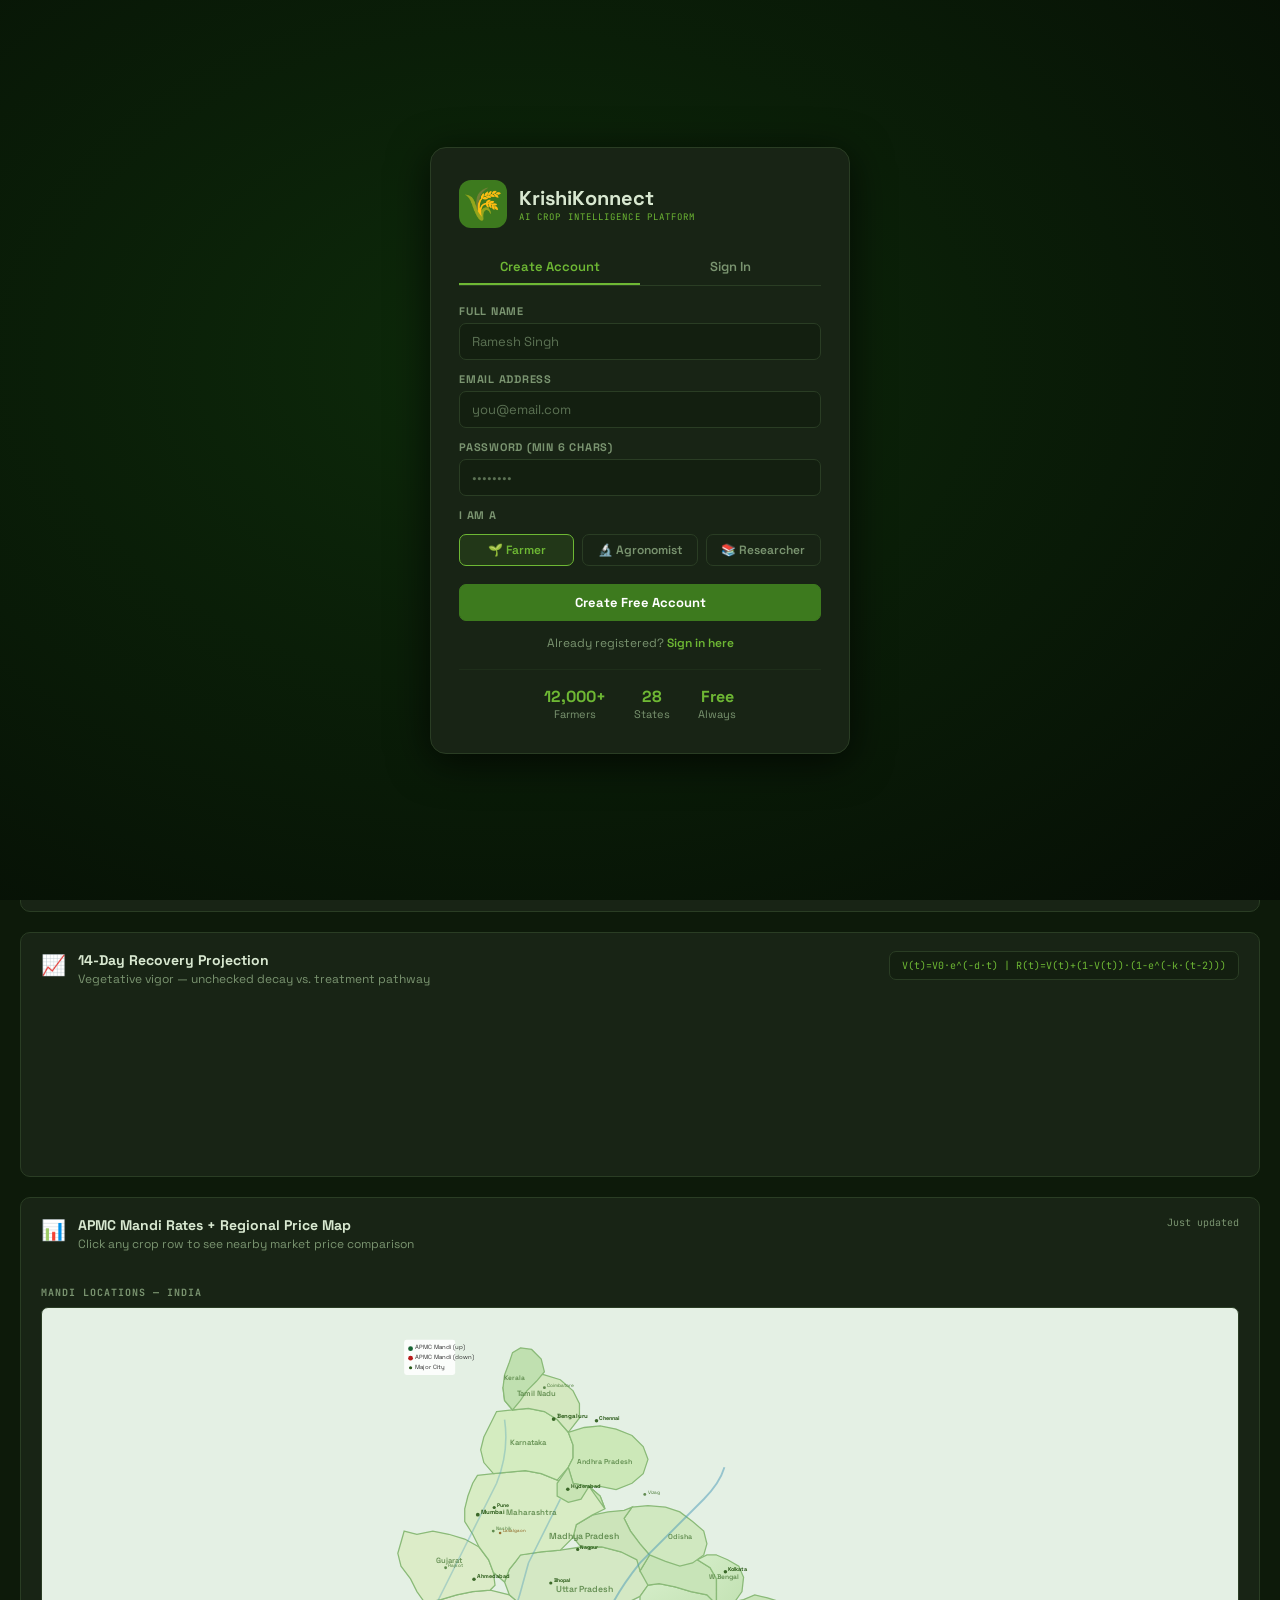
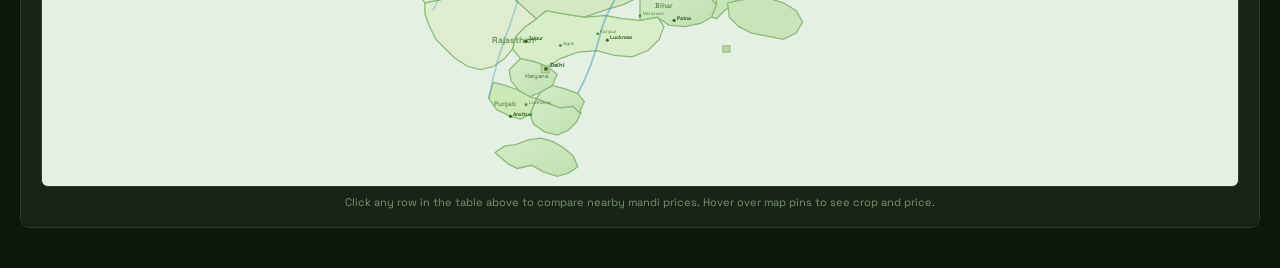
==== commit 2bb3e259: "Add files via upload" ====
--- a/index.html
+++ b/index.html
@@ -29,6 +29,13 @@
   #pdf-report { display: block !important; position: fixed !important; inset: 0 !important; background: white !important; z-index: 99999 !important; padding: 36px 48px !important; overflow: auto !important; }
   @page { margin: 0; size: A4 portrait; }
 }
+/* Global overflow guard — prevents any child from widening the viewport */
+.panel, .card, .upload-zone, .scan-wrapper, .upload-preview, #drop-zone {
+  max-width: 100%;
+  box-sizing: border-box;
+}
+.upload-preview { width: 100%; height: auto; display: block; object-fit: contain; }
+.scan-wrapper { overflow: hidden; }
 </style>
 </head>
 <body>
@@ -215,7 +222,7 @@
         <div class="card-title">Your Farm Report</div>
         <div class="card-desc">Written in simple language — disease, weather, what to do, and your 3-month crop outlook</div>
       </div>
-      <div id="triage-pdf-btn" style="margin-left:auto;display:none;gap:8px;display:none;align-items:center" id="report-actions">
+      <div id="report-actions" style="margin-left:auto;display:none;gap:8px;align-items:center">
         <button class="btn btn-primary btn-sm" onclick="downloadReportFile()">⬇ Download Report</button>
         <button class="btn btn-ghost btn-sm" onclick="generatePDF('triage')">Print / PDF</button>
       </div>
@@ -467,7 +474,7 @@
           <div><div class="card-title">Step 1 — Upload Field Image</div><div class="card-desc">Drag & drop, click to browse, or use camera on mobile</div></div>
           <div id="scan-badge" style="margin-left:auto;display:none"><span class="badge badge-low">Image Ready</span></div>
         </div>
-        <div class="upload-zone" id="drop-zone" ondragover="handleDragOver(event)" ondragleave="handleDragLeave(event)" ondrop="handleDrop(event)">
+        <div class="upload-zone" id="drop-zone" ondragover="handleDragOver(event)" ondragleave="handleDragLeave(event)" ondrop="handleDrop(event)" style="overflow:hidden;max-width:100%;box-sizing:border-box">
           <input type="file" id="img-file-input" accept="image/*" capture="environment" onchange="handleFileSelect(event)">
           <div id="upload-prompt">
             <div class="upload-icon">📷</div>
@@ -475,9 +482,9 @@
             <div class="upload-hint">JPG, PNG, WEBP — leaf closeup, field photo, stem sample</div>
             <div class="upload-hint" style="margin-top:3px;color:var(--leaf);font-weight:600">On mobile: tap to open camera directly</div>
           </div>
-          <div id="upload-preview-wrap" style="display:none">
-            <div class="scan-wrapper" id="scan-wrapper">
-              <img id="upload-preview" class="upload-preview" src="" alt="preview">
+          <div id="upload-preview-wrap" style="display:none;max-width:100%;overflow:hidden">
+            <div class="scan-wrapper" id="scan-wrapper" style="max-width:100%;overflow:hidden">
+              <img id="upload-preview" class="upload-preview" src="" alt="preview" style="max-width:100%;height:auto;display:block">
               <div class="scan-line" id="scan-line" style="display:none"></div>
             </div>
             <div class="scan-chips" id="scan-chips"></div>
@@ -637,10 +644,10 @@
       <div id="chat-messages"></div>
       <div class="llm-bar">
         <span class="llm-label">AI Engine:</span>
-        <span class="llm-chip active" id="llm-claude" onclick="setLLM('claude')">Claude</span>
-        <span class="llm-chip" id="llm-gemini" onclick="setLLM('gemini')">Gemini</span>
-        <span class="llm-chip" id="llm-openai" onclick="setLLM('openai')">GPT-4o</span>
-        <span style="margin-left:auto;font-size:10px;color:var(--dim);font-family:'JetBrains Mono',monospace" id="active-llm-label">Claude (Anthropic)</span>
+        <span class="llm-chip active" id="llm-claude" style="cursor:default">Claude</span>
+        <span class="llm-chip" id="llm-gemini" title="Gemini requires a backend API key — not available" style="opacity:0.35;cursor:not-allowed;pointer-events:none">Gemini</span>
+        <span class="llm-chip" id="llm-openai" title="GPT-4o requires a backend API key — not available" style="opacity:0.35;cursor:not-allowed;pointer-events:none">GPT-4o</span>
+        <span style="margin-left:auto;font-size:10px;color:var(--leaf);font-family:'JetBrains Mono',monospace" id="active-llm-label">✓ Claude (Anthropic)</span>
       </div>
       <div class="chat-input-row">
         <input type="text" id="chat-input" placeholder="Ask about diseases, schemes, prices, soil health..." onkeydown="if(event.key==='Enter')sendChat()">
@@ -1208,7 +1215,29 @@
   time.textContent=`${(ms/1000).toFixed(1)}s`;
   outEl.textContent=out; outEl.style.display='block';
 }
-
+else {
+    // ... existing local fallback logic ...
+    const sym=symptoms.toLowerCase();
+    if(sym.includes('blight')||sym.includes('ring')||sym.includes('brown')){ /*...*/ }
+    // ...
+    curves=computeCurves(0.75,d,k);
+
+    // ADD THIS NEW BLOCK: Force the agents to show "Complete" in the UI when using the fallback
+    const fallbackTraces = [
+      `[PathoVision VLM] Local fallback: Visual markers identified for ${pathogen}.`,
+      `[RegionalGrounded] Loaded local climate parameters.`,
+      `[BioTherapeutic] Matched ${chemRx.split(' ')[0]} in local registry.`,
+      `[YieldPrognostic] Vigor decay modeled at d=${d}.`,
+      `[KinematicSolver] Heatmap generated locally.`,
+      `[TriageOrchestrator] Fallback synthesis complete.`
+    ];
+    fallbackTraces.forEach((trace, i) => {
+      const outEl = document.getElementById('po-'+i);
+      const dotEl = document.getElementById('pd-'+i);
+      if(outEl){ outEl.textContent = trace; outEl.style.display = 'block'; }
+      if(dotEl){ dotEl.className = 'pipe-dot done'; dotEl.textContent = '✓'; }
+    });
+  }
 async function runDeepDiagnosis(){
   const crop=document.getElementById('d-crop').value;
   const stage=document.getElementById('d-stage').value;
@@ -1223,26 +1252,33 @@
   document.getElementById('diag-output').style.display='none';
   resetPipeline();
 
-  // Optimistic pipe animation while API call runs
-  for(let i=0;i<PIPE_CFG.length;i++) runPipeStep(i,'Running...',480+i*75);
+  // Start API call immediately (in parallel with animations)
+  const imgEl=document.getElementById('upload-preview');
+  let imgB64=null,imgMime='image/jpeg';
+  if(imgEl.src&&imgEl.src.startsWith('data:')){
+    const parts=imgEl.src.split(',');
+    imgB64=parts[1];
+    imgMime=imgEl.src.match(/data:(image\/\w+);/)?.[1]||'image/jpeg';
+  }
+
+  const apiPromise=apiPost('diagnose',{
+    crop_type:crop,crop_stage:stage,region,symptoms,
+    area_acres:parseFloat(area)||1,
+    image_base64:imgB64,image_mime:imgMime
+  }).catch(e=>{ console.error('Diagnose API error:',e); return null; });
+
+  // Animate pipeline steps while API runs (sequential, meaningful delays)
+  const stepDelays=[900,800,750,700,600,850];
+  for(let i=0;i<PIPE_CFG.length;i++){
+    await runPipeStep(i,'Analyzing...',stepDelays[i]);
+  }
+
+  // Now wait for API result
+  const result = await apiPromise;
 
   let d=0.08,k=0.25,chemRx,bioRx,pathogen,severity,ipmNotes=[],aiAnalysis,farmerAdv,agronNotes,curves;
 
-  try{
-    const imgEl=document.getElementById('upload-preview');
-    let imgB64=null,imgMime='image/jpeg';
-    if(imgEl.src&&imgEl.src.startsWith('data:')){
-      const parts=imgEl.src.split(',');
-      imgB64=parts[1];
-      imgMime=imgEl.src.match(/data:(image\/\w+);/)?.[1]||'image/jpeg';
-    }
-
-    const result=await apiPost('diagnose',{
-      crop_type:crop,crop_stage:stage,region,symptoms,
-      area_acres:parseFloat(area)||1,
-      image_base64:imgB64,image_mime:imgMime
-    });
-
+  if(result){
     d=result.decay_rate; k=result.recovery_k;
     chemRx=result.chemical_rx; bioRx=result.bio_rx;
     pathogen=result.pathogen; severity=result.severity;
@@ -1261,9 +1297,7 @@
         if(dotEl){dotEl.className='pipe-dot done';dotEl.textContent='✓';}
       });
     }
-
-  }catch(e){
-    console.error('Diagnose API error:',e);
+  } else {
     const sym=symptoms.toLowerCase();
     if(sym.includes('blight')||sym.includes('ring')||sym.includes('brown')){d=0.12;k=0.28;pathogen='Alternaria solani';severity='HIGH';chemRx='Mancozeb 75 WP at 2g per liter. Spray every 7 days for 3 cycles. PHI: 14 days.';bioRx='Trichoderma viride compost at 100g per plant. Pseudomonas fluorescens at 10ml per liter.';ipmNotes=['Remove infected lower leaves immediately','Switch to drip irrigation','Use resistant variety next season'];}
     else if(sym.includes('pustule')||sym.includes('rust')||sym.includes('orange')){d=0.10;k=0.30;pathogen='Puccinia striiformis';severity='HIGH';chemRx='Propiconazole 25 EC at 1ml per liter. PHI: 21 days.';bioRx='5% NSKE spray every 10 days.';ipmNotes=['Use DBW-222 or HD-3086 wheat varieties','Timely sowing','Balanced NPK'];}
@@ -1279,6 +1313,53 @@
   const conf=0.80+Math.random()*0.17;
   lastDiagData={crop,stage,region,area,pathogen,confidence:conf,severity,chemRx,bioRx,aiAnalysis,farmerAdv,agronNotes,ipmNotes,curves,d,k};
 
+async function sendChat(){
+  const input=document.getElementById('chat-input');
+  const msg=input.value.trim(); if(!msg)return;
+  input.value='';
+  addMsg('user',msg);
+  chatHistory.push({role:'user',content:msg});
+  const tid='t'+Date.now(); 
+  addMsg('ai','<span style="display:flex;align-items:center;gap:8px;color:var(--dim)"><span class="spinner spinner-dark"></span> Thinking...</span>', tid);
+  
+  try{
+    const data=await apiPost('chat',{
+      messages:chatHistory.slice(-8),
+      llm:activeLLM
+    });
+    chatHistory.push({role:'assistant',content:data.response});
+    document.getElementById(tid)?.remove();
+    addMsg('ai',data.response);
+  }catch(e){
+    document.getElementById(tid)?.remove();
+    console.warn("Backend API unreachable. Failing over to local knowledge base.", e);
+    
+    // Fallback to local knowledge base to prevent the "Network error" block
+    const fallback = getLocalAnswer(msg);
+    chatHistory.push({role:'assistant',content:fallback});
+    addMsg('ai',fallback);
+  }
+  trackVisit('chat');
+}
+
+// Paste this right below sendChat()
+function getLocalAnswer(q){
+  const ql=q.toLowerCase();
+  if(ql.includes('blight')||ql.includes('tomato disease'))
+    return 'Early blight on tomatoes is caused by Alternaria solani. You will see concentric brown rings like a target board, starting on older lower leaves. Spray Mancozeb 75 WP at 2g per litre of water every 7 days for 3 cycles. Remove infected leaves and avoid wetting the leaves when watering. In the rainy season apply copper oxychloride as a protectant. For organic control, spray 5% neem seed kernel extract every 10 days.';
+  if(ql.includes('pm-kisan')||ql.includes('pmkisan'))
+    return 'PM-KISAN gives Rs 6,000 per year directly to farmer bank accounts in three equal instalments of Rs 2,000 each. You must own cultivable land. Apply at your nearest CSC or at pmkisan.gov.in with your Aadhaar, bank account and land records. If you are already registered, check status at the same website. The scheme covers all small and marginal farmers across India.';
+  if(ql.includes('msp')||ql.includes('minimum support price'))
+    return 'For 2024-25, the MSP for wheat is Rs 2,275 per quintal and for paddy (common) is Rs 2,300 per quintal. Cotton (medium staple) MSP is Rs 7,121 per quintal. MSP is set by CACP and notified by the government. Sell at your nearest APMC mandi or through the e-NAM platform to get the best price. Keep your Kisan registration and land documents ready when selling.';
+  if(ql.includes('nitrogen')||ql.includes('deficiency'))
+    return 'Nitrogen deficiency in maize shows as yellowing starting from the tip of older lower leaves, moving in a V-shape up the midrib. The whole plant looks pale yellow-green. Apply urea at 65 kg per acre as a top-dress split dose — half at planting and half at knee height. Always apply in moist soil and cover lightly. Foliar spray of 2% urea solution gives fast results within 4-5 days.';
+  if(ql.includes('irrigation')||ql.includes('water'))
+    return 'Water requirement varies by crop. Wheat needs about 450-500 mm across 4-5 irrigations — crown root, tillering, jointing, flowering and grain-fill stages. Rice requires 1200-1500 mm but SRI method cuts this to 700 mm. Tomato needs 600-800 mm with drip irrigation being most efficient. General rule: irrigate when soil moisture drops below 50% of field capacity. Early morning irrigation reduces evaporation loss by 30%.';
+  if(ql.includes('organic')||ql.includes('vermicompost'))
+    return 'For organic farming, start with 5 tonnes of FYM or vermicompost per acre before sowing. Add Trichoderma viride at 2.5 kg mixed with compost to control soil-borne diseases. Use Pseudomonas fluorescens and Bacillus subtilis as bio-agents. Spray neem oil 10 ml per litre every 15 days for pest control. To get organic certification, apply to your state certification agency — it takes 3 years of organic management before certification is granted.';
+  return 'Thank you for your question about Indian farming. I am KrishiAI and I draw from ICAR, Agropedia, FAO and government databases. Please ask about specific topics such as crop diseases, government schemes like PM-KISAN or PMFBY, mandi prices, soil health, pest control, fertilizers, irrigation, seed varieties, or post-harvest storage. I can answer in Hindi or English.';
+}
+
   document.getElementById('m-pathogen').textContent=pathogen;
   document.getElementById('m-threat').textContent=severity;
   document.getElementById('m-decay').textContent=d.toFixed(2);
@@ -1339,11 +1420,14 @@
 Respond in the same language the user writes in — Hindi or English. Be warm, practical, specific. Reference sources when helpful. About 140 words per response. Use plain text, no asterisks or bullets.`;
 
 function setLLM(llm){
-  activeLLM=llm;
-  ['claude','gemini','openai'].forEach(l=>document.getElementById('llm-'+l).classList.toggle('active',l===llm));
-  const labels={claude:'Claude (Anthropic)',gemini:'Gemini (Google)',openai:'GPT-4o (OpenAI)'};
-  document.getElementById('active-llm-label').textContent=labels[llm];
-  addMsg('ai',`Switched to ${labels[llm]}. Note: Gemini and GPT-4o require their respective API keys configured on the backend server. Claude is the default and works here.`);
+  // Only Claude is available — Gemini and GPT-4o require backend API keys
+  if(llm !== 'claude'){
+    showToast('Gemini and GPT-4o require backend API keys. Claude is active and working.');
+    return;
+  }
+  activeLLM='claude';
+  document.getElementById('llm-claude').classList.add('active');
+  document.getElementById('active-llm-label').textContent='✓ Claude (Anthropic)';
 }
 
 async function sendChat(){
--- a/style.css
+++ b/style.css
@@ -0,0 +1,1046 @@
+/* ═══════════════════════════════════════════════════════════
+   KrishiKonnect — style.css
+   All classes derived from index.html usage
+   ═══════════════════════════════════════════════════════════ */
+
+/* ── CSS Variables ─────────────────────────────────────── */
+:root {
+  --bg:       #0d1a0a;
+  --surface:  #131f10;
+  --card:     #182415;
+  --border:   #2a3d24;
+  --border2:  #1e2e1a;
+  --mist:     #1a2817;
+  --ink:      #d8e8d0;
+  --dim:      #7a9470;
+  --leaf:     #6eb834;
+  --sprout:   #8ad44a;
+  --forest:   #3d7a1e;
+  --ember:    #e05030;
+  --clay:     #d9a84e;
+  --sky:      #4a9ab8;
+  --mono:     'JetBrains Mono', monospace;
+  --sans:     'Space Grotesk', sans-serif;
+  --r:        10px;
+  --r-sm:     7px;
+  --shadow:   0 2px 12px rgba(0,0,0,.45);
+}
+
+/* ── Reset & Base ──────────────────────────────────────── */
+*, *::before, *::after { box-sizing: border-box; margin: 0; padding: 0; }
+
+html { overflow-x: hidden; }
+
+body {
+  font-family: var(--sans);
+  background: var(--bg);
+  color: var(--ink);
+  min-height: 100vh;
+  overflow-x: hidden;
+  -webkit-font-smoothing: antialiased;
+}
+
+/* ── Typography helpers ────────────────────────────────── */
+.mono { font-family: var(--mono); }
+
+/* ── Scrollbar ─────────────────────────────────────────── */
+::-webkit-scrollbar { width: 5px; height: 5px; }
+::-webkit-scrollbar-track { background: var(--surface); }
+::-webkit-scrollbar-thumb { background: var(--border); border-radius: 3px; }
+
+/* ═══════════════════════════════════════════════════════════
+   AUTH GATE
+   ═══════════════════════════════════════════════════════════ */
+#auth-gate {
+  position: fixed;
+  inset: 0;
+  z-index: 9000;
+  display: flex;
+  align-items: center;
+  justify-content: center;
+  background: radial-gradient(ellipse at 40% 40%, #0d2a0a 0%, #060e05 100%);
+  padding: 20px;
+  animation: gate-in .35s ease;
+}
+
+@keyframes gate-in {
+  from { opacity: 0; transform: translateY(-12px); }
+  to   { opacity: 1; transform: translateY(0); }
+}
+
+.gate-card {
+  background: var(--card);
+  border: 1px solid var(--border);
+  border-radius: 16px;
+  padding: 32px 28px;
+  width: 100%;
+  max-width: 420px;
+  box-shadow: 0 8px 40px rgba(0,0,0,.7);
+}
+
+.gate-logo {
+  display: flex;
+  align-items: center;
+  gap: 12px;
+  margin-bottom: 22px;
+}
+.gate-logo-icon {
+  font-size: 32px;
+  width: 48px;
+  height: 48px;
+  background: var(--forest);
+  border-radius: 12px;
+  display: flex;
+  align-items: center;
+  justify-content: center;
+}
+.gate-logo-name { font-size: 20px; font-weight: 700; color: var(--ink); }
+.gate-logo-tag  { font-size: 9px; font-family: var(--mono); color: var(--leaf); letter-spacing: .12em; }
+
+.gate-tabs {
+  display: flex;
+  border-bottom: 1px solid var(--border);
+  margin-bottom: 18px;
+}
+.gate-tab {
+  flex: 1;
+  text-align: center;
+  padding: 8px 0;
+  font-size: 13px;
+  font-weight: 600;
+  color: var(--dim);
+  cursor: pointer;
+  border-bottom: 2px solid transparent;
+  transition: .2s;
+}
+.gate-tab.active { color: var(--leaf); border-bottom-color: var(--leaf); }
+
+.gate-err {
+  display: none;
+  background: rgba(224,80,48,.12);
+  border: 1px solid rgba(224,80,48,.3);
+  border-radius: var(--r-sm);
+  color: #f87171;
+  font-size: 12px;
+  padding: 8px 12px;
+  margin-bottom: 12px;
+}
+.gate-success {
+  display: none;
+  background: rgba(110,184,52,.12);
+  border: 1px solid rgba(110,184,52,.3);
+  border-radius: var(--r-sm);
+  color: var(--leaf);
+  font-size: 12px;
+  padding: 8px 12px;
+  margin-bottom: 12px;
+}
+
+.role-select {
+  display: flex;
+  gap: 8px;
+  margin-bottom: 14px;
+}
+.role-btn {
+  flex: 1;
+  text-align: center;
+  padding: 7px 8px;
+  border: 1px solid var(--border);
+  border-radius: var(--r-sm);
+  font-size: 12px;
+  font-weight: 600;
+  color: var(--dim);
+  cursor: pointer;
+  transition: .15s;
+}
+.role-btn.active {
+  background: rgba(110,184,52,.12);
+  border-color: var(--leaf);
+  color: var(--leaf);
+}
+
+.gate-footer {
+  font-size: 12px;
+  color: var(--dim);
+  text-align: center;
+  margin-top: 14px;
+}
+.gate-footer span { color: var(--leaf); cursor: pointer; font-weight: 600; }
+
+.gate-trust {
+  display: flex;
+  justify-content: center;
+  gap: 28px;
+  margin-top: 18px;
+  padding-top: 16px;
+  border-top: 1px solid var(--border2);
+}
+.gate-trust-item {
+  text-align: center;
+  font-size: 11px;
+  color: var(--dim);
+}
+.gate-trust-item strong { display: block; font-size: 16px; font-weight: 700; color: var(--leaf); }
+
+/* ═══════════════════════════════════════════════════════════
+   TOPBAR
+   ═══════════════════════════════════════════════════════════ */
+#topbar {
+  position: fixed;
+  top: 0; left: 0; right: 0;
+  z-index: 800;
+  height: 56px;
+  background: rgba(13,26,10,.92);
+  backdrop-filter: blur(10px);
+  border-bottom: 1px solid var(--border);
+  display: flex;
+  align-items: center;
+  padding: 0 20px;
+  gap: 16px;
+}
+
+.brand { display: flex; align-items: center; gap: 10px; }
+.brand-icon { font-size: 22px; }
+.brand-name { font-size: 15px; font-weight: 700; color: var(--ink); }
+.brand-tag  { font-size: 9px; color: var(--dim); letter-spacing: .1em; display: block; }
+
+.nav-center { flex: 1; display: flex; justify-content: center; }
+.nav-tabs { display: flex; gap: 4px; background: var(--surface); border-radius: 8px; padding: 3px; }
+.nav-tab {
+  background: none;
+  border: none;
+  color: var(--dim);
+  font-family: var(--sans);
+  font-size: 13px;
+  font-weight: 600;
+  padding: 5px 14px;
+  border-radius: 6px;
+  cursor: pointer;
+  transition: .15s;
+  display: flex;
+  align-items: center;
+  gap: 5px;
+}
+.nav-tab.active { background: var(--forest); color: #fff; }
+.nav-tab:hover:not(.active) { color: var(--ink); background: var(--border2); }
+
+.auth-zone { position: relative; }
+.user-chip {
+  display: flex;
+  align-items: center;
+  gap: 8px;
+  cursor: pointer;
+  padding: 4px 10px;
+  border-radius: 20px;
+  border: 1px solid var(--border);
+  font-size: 13px;
+  font-weight: 600;
+  color: var(--ink);
+  transition: .15s;
+}
+.user-chip:hover { background: var(--border2); }
+.user-avatar {
+  width: 28px; height: 28px;
+  border-radius: 50%;
+  background: var(--forest);
+  display: flex; align-items: center; justify-content: center;
+  font-size: 12px; font-weight: 700; color: #fff;
+}
+
+/* User dropdown */
+.user-dropdown {
+  position: absolute;
+  top: calc(100% + 8px);
+  right: 0;
+  min-width: 210px;
+  background: var(--card);
+  border: 1px solid var(--border);
+  border-radius: var(--r);
+  box-shadow: var(--shadow);
+  display: none;
+  z-index: 900;
+}
+.user-dropdown.open { display: block; }
+.ud-header {
+  padding: 12px 14px 10px;
+  border-bottom: 1px solid var(--border2);
+}
+.ud-name  { font-size: 14px; font-weight: 700; color: var(--ink); }
+.ud-email { font-size: 11px; color: var(--dim); margin-top: 2px; }
+.ud-role  { margin-top: 6px; }
+.ud-item {
+  display: flex;
+  align-items: center;
+  gap: 8px;
+  padding: 10px 14px;
+  font-size: 13px;
+  color: var(--ink);
+  cursor: pointer;
+  transition: .12s;
+}
+.ud-item:hover { background: var(--border2); }
+.ud-item-icon { font-size: 15px; }
+.ud-logout { color: #f87171; }
+.ud-logout:hover { background: rgba(224,80,48,.1); }
+
+/* ═══════════════════════════════════════════════════════════
+   TOAST
+   ═══════════════════════════════════════════════════════════ */
+#toast {
+  display: none;
+  position: fixed;
+  bottom: 24px;
+  left: 50%;
+  transform: translateX(-50%);
+  background: var(--forest);
+  color: #fff;
+  padding: 10px 20px;
+  border-radius: 20px;
+  font-size: 13px;
+  font-weight: 600;
+  z-index: 9999;
+  box-shadow: var(--shadow);
+  white-space: nowrap;
+}
+
+/* ═══════════════════════════════════════════════════════════
+   PANELS
+   ═══════════════════════════════════════════════════════════ */
+.panel {
+  display: none;
+  padding: 76px 20px 40px;
+  max-width: 1100px;
+  margin: 0 auto;
+  width: 100%;
+  box-sizing: border-box;
+}
+.panel.active { display: block; }
+
+/* ═══════════════════════════════════════════════════════════
+   HERO
+   ═══════════════════════════════════════════════════════════ */
+.hero {
+  position: relative;
+  background: linear-gradient(135deg, #0d2a10 0%, #1a3a0a 100%);
+  border-radius: 14px;
+  padding: 32px 36px;
+  margin-bottom: 20px;
+  overflow: hidden;
+}
+.hero-pattern {
+  position: absolute;
+  right: 24px; top: 16px;
+  font-size: 80px;
+  opacity: .06;
+  pointer-events: none;
+  user-select: none;
+}
+.hero-eyebrow {
+  display: flex;
+  align-items: center;
+  gap: 8px;
+  font-size: 11px;
+  font-family: var(--mono);
+  color: var(--leaf);
+  letter-spacing: .08em;
+  margin-bottom: 12px;
+}
+.hero h1 {
+  font-size: clamp(24px, 4vw, 34px);
+  font-weight: 700;
+  color: #fff;
+  line-height: 1.2;
+  margin-bottom: 10px;
+}
+.hero p {
+  font-size: 14px;
+  color: rgba(255,255,255,.65);
+  max-width: 560px;
+  line-height: 1.65;
+}
+
+/* Pulse dot */
+.pulse {
+  display: inline-block;
+  width: 8px; height: 8px;
+  border-radius: 50%;
+  background: var(--leaf);
+  animation: pulse-anim 1.6s infinite;
+}
+@keyframes pulse-anim {
+  0%,100% { opacity: 1; transform: scale(1); }
+  50%      { opacity: .5; transform: scale(.75); }
+}
+
+/* ═══════════════════════════════════════════════════════════
+   STAT ROW
+   ═══════════════════════════════════════════════════════════ */
+.stat-row, .three-col {
+  display: grid;
+  grid-template-columns: repeat(auto-fit, minmax(160px, 1fr));
+  gap: 12px;
+  margin-bottom: 20px;
+}
+.stat-card {
+  background: var(--card);
+  border: 1px solid var(--border);
+  border-radius: var(--r);
+  padding: 16px 18px;
+}
+.stat-label { font-size: 11px; color: var(--dim); margin-bottom: 4px; text-transform: uppercase; letter-spacing: .06em; }
+.stat-val   { font-size: 26px; font-weight: 700; color: var(--leaf); line-height: 1.1; }
+.stat-sub   { font-size: 11px; color: var(--dim); margin-top: 3px; }
+
+/* ═══════════════════════════════════════════════════════════
+   CARD
+   ═══════════════════════════════════════════════════════════ */
+.card {
+  background: var(--card);
+  border: 1px solid var(--border);
+  border-radius: var(--r);
+  padding: 18px 20px;
+  max-width: 100%;
+  box-sizing: border-box;
+}
+.card-header {
+  display: flex;
+  align-items: flex-start;
+  gap: 12px;
+  margin-bottom: 16px;
+  flex-wrap: wrap;
+}
+.card-icon { font-size: 20px; flex-shrink: 0; margin-top: 1px; }
+.card-title { font-size: 14px; font-weight: 700; color: var(--ink); }
+.card-desc  { font-size: 12px; color: var(--dim); margin-top: 2px; }
+
+/* ═══════════════════════════════════════════════════════════
+   FORM FIELDS
+   ═══════════════════════════════════════════════════════════ */
+.field { display: flex; flex-direction: column; gap: 5px; margin-bottom: 12px; }
+.field label { font-size: 11px; font-weight: 700; color: var(--dim); text-transform: uppercase; letter-spacing: .07em; }
+
+input[type="text"], input[type="email"], input[type="password"],
+input[type="number"], select, textarea {
+  background: var(--surface);
+  border: 1px solid var(--border);
+  border-radius: var(--r-sm);
+  color: var(--ink);
+  font-family: var(--sans);
+  font-size: 13px;
+  padding: 9px 12px;
+  width: 100%;
+  outline: none;
+  transition: border-color .15s;
+}
+input:focus, select:focus, textarea:focus { border-color: var(--leaf); }
+textarea { resize: vertical; min-height: 72px; }
+select option { background: #1a2a14; }
+input::placeholder, textarea::placeholder { color: var(--dim); opacity: .7; }
+
+.two-col {
+  display: grid;
+  grid-template-columns: 1fr 1fr;
+  gap: 12px;
+}
+@media (max-width: 600px) { .two-col { grid-template-columns: 1fr; } }
+
+/* ═══════════════════════════════════════════════════════════
+   BUTTONS
+   ═══════════════════════════════════════════════════════════ */
+.btn {
+  display: inline-flex;
+  align-items: center;
+  justify-content: center;
+  gap: 6px;
+  border: 1px solid transparent;
+  border-radius: var(--r-sm);
+  font-family: var(--sans);
+  font-size: 13px;
+  font-weight: 700;
+  padding: 9px 18px;
+  cursor: pointer;
+  transition: .15s;
+  text-decoration: none;
+  white-space: nowrap;
+}
+.btn-primary {
+  background: var(--forest);
+  color: #fff;
+  border-color: var(--forest);
+}
+.btn-primary:hover { background: #4d9426; border-color: #4d9426; }
+.btn-primary:disabled { opacity: .55; cursor: not-allowed; }
+.btn-ghost {
+  background: transparent;
+  color: var(--ink);
+  border-color: var(--border);
+}
+.btn-ghost:hover { background: var(--border2); }
+.btn-sm   { font-size: 12px; padding: 6px 12px; }
+.btn-full { width: 100%; }
+
+/* ═══════════════════════════════════════════════════════════
+   BADGES
+   ═══════════════════════════════════════════════════════════ */
+.badge {
+  display: inline-block;
+  font-size: 10px;
+  font-weight: 700;
+  font-family: var(--mono);
+  padding: 2px 7px;
+  border-radius: 4px;
+  letter-spacing: .05em;
+  text-transform: uppercase;
+}
+.badge-high { background: rgba(224,80,48,.18); color: #f87171; border: 1px solid rgba(224,80,48,.3); }
+.badge-med  { background: rgba(217,168,78,.15); color: var(--clay); border: 1px solid rgba(217,168,78,.3); }
+.badge-low  { background: rgba(110,184,52,.14); color: var(--leaf); border: 1px solid rgba(110,184,52,.3); }
+.badge-info { background: rgba(74,154,184,.14); color: var(--sky); border: 1px solid rgba(74,154,184,.3); }
+
+/* ═══════════════════════════════════════════════════════════
+   SECTION LABELS
+   ═══════════════════════════════════════════════════════════ */
+.section-label {
+  font-size: 10px;
+  font-weight: 700;
+  font-family: var(--mono);
+  color: var(--dim);
+  text-transform: uppercase;
+  letter-spacing: .1em;
+  margin-bottom: 8px;
+}
+
+/* ═══════════════════════════════════════════════════════════
+   FORMULA BOX
+   ═══════════════════════════════════════════════════════════ */
+.formula-box {
+  background: var(--surface);
+  border: 1px solid var(--border);
+  border-radius: var(--r-sm);
+  font-family: var(--mono);
+  font-size: 11px;
+  color: var(--leaf);
+  padding: 5px 10px;
+  white-space: nowrap;
+}
+.pipe-out  {
+  display: none;
+  font-size: 11px;
+  font-family: var(--mono);
+  color: var(--leaf);
+  margin-top: 4px;
+  /* Add these 3 lines to prevent horizontal stretching: */
+  word-break: break-word;
+  overflow-wrap: break-word;
+  white-space: normal; 
+}
+
+/* ═══════════════════════════════════════════════════════════
+   SPINNER
+   ═══════════════════════════════════════════════════════════ */
+.spinner {
+  display: inline-block;
+  width: 14px; height: 14px;
+  border: 2px solid rgba(255,255,255,.2);
+  border-top-color: #fff;
+  border-radius: 50%;
+  animation: spin .7s linear infinite;
+  flex-shrink: 0;
+}
+.spinner-dark {
+  border-color: rgba(110,184,52,.2);
+  border-top-color: var(--leaf);
+}
+@keyframes spin { to { transform: rotate(360deg); } }
+
+/* ═══════════════════════════════════════════════════════════
+   MANDI TABLE
+   ═══════════════════════════════════════════════════════════ */
+.mandi-table, .nearby-table {
+  width: 100%;
+  border-collapse: collapse;
+  font-size: 13px;
+}
+.mandi-table th, .nearby-table th {
+  text-align: left;
+  padding: 8px 10px;
+  font-size: 10px;
+  font-weight: 700;
+  font-family: var(--mono);
+  color: var(--dim);
+  border-bottom: 1px solid var(--border);
+  text-transform: uppercase;
+  letter-spacing: .06em;
+}
+.mandi-table td, .nearby-table td {
+  padding: 9px 10px;
+  border-bottom: 1px solid var(--border2);
+  vertical-align: middle;
+}
+.mandi-table tr:hover td, .nearby-table tr:hover td { background: var(--mist); }
+.price-up { color: #4ade80; font-weight: 700; font-family: var(--mono); font-size: 12px; }
+.price-dn { color: #f87171; font-weight: 700; font-family: var(--mono); font-size: 12px; }
+
+/* Map */
+.map-container {
+  border-radius: var(--r-sm);
+  overflow: hidden;
+  border: 1px solid var(--border);
+}
+.map-pin-label { display: none; }
+.map-pin-group:hover .map-pin-label { display: block; }
+
+/* ═══════════════════════════════════════════════════════════
+   FARMER REPORT (plain language)
+   ═══════════════════════════════════════════════════════════ */
+.report-plain { }
+.rp-section {
+  padding: 12px 0;
+  border-bottom: 1px solid var(--border2);
+}
+.rp-section:last-child { border-bottom: none; }
+.rp-heading {
+  font-size: 11px;
+  font-weight: 700;
+  font-family: var(--mono);
+  color: var(--leaf);
+  text-transform: uppercase;
+  letter-spacing: .1em;
+  margin-bottom: 6px;
+}
+.rp-text {
+  font-size: 14px;
+  color: var(--ink);
+  line-height: 1.7;
+}
+
+/* ═══════════════════════════════════════════════════════════
+   AGRONOMIST — COL LAYOUTS
+   ═══════════════════════════════════════════════════════════ */
+.col-4-8 {
+  display: grid;
+  grid-template-columns: 280px 1fr;
+  gap: 16px;
+  align-items: start;
+}
+.col-7-5 {
+  display: grid;
+  grid-template-columns: 1fr 300px;
+  gap: 16px;
+  align-items: start;
+}
+@media (max-width: 800px) {
+  .col-4-8  { grid-template-columns: 1fr; }
+  .col-7-5  { grid-template-columns: 1fr; }
+}
+
+/* Case Queue */
+.queue-header {
+  display: flex;
+  align-items: center;
+  justify-content: space-between;
+  padding: 12px 14px;
+  border-bottom: 1px solid var(--border2);
+}
+.case-list { max-height: 420px; overflow-y: auto; }
+.case-item {
+  padding: 10px 14px;
+  border-bottom: 1px solid var(--border2);
+  cursor: pointer;
+  transition: .12s;
+}
+.case-item:hover { background: var(--mist); }
+.case-item.active { background: rgba(110,184,52,.08); border-left: 3px solid var(--leaf); }
+.case-row1 { display: flex; align-items: center; gap: 8px; margin-bottom: 4px; }
+.case-crop { font-size: 13px; font-weight: 700; color: var(--ink); }
+.case-id   { font-size: 10px; font-family: var(--mono); color: var(--dim); margin-left: auto; }
+.case-meta { font-size: 11px; color: var(--dim); margin-bottom: 6px; line-height: 1.5; }
+.case-footer { display: flex; align-items: center; gap: 8px; }
+.case-thumb { width: 30px; height: 30px; object-fit: cover; border-radius: 4px; border: 1px solid var(--border); }
+.case-no-img { width: 30px; height: 30px; background: var(--border2); border-radius: 4px; display: flex; align-items: center; justify-content: center; font-size: 11px; color: var(--dim); }
+.case-farmer { font-size: 11px; color: var(--dim); }
+
+/* ═══════════════════════════════════════════════════════════
+   IMAGE UPLOAD ZONE
+   ═══════════════════════════════════════════════════════════ */
+.upload-zone {
+  border: 2px dashed var(--border);
+  border-radius: var(--r);
+  padding: 20px;
+  text-align: center;
+  cursor: pointer;
+  transition: .15s;
+  position: relative;
+  overflow: hidden;
+  max-width: 100%;
+  box-sizing: border-box;
+}
+.upload-zone:hover, .upload-zone.drag-over { border-color: var(--leaf); background: rgba(110,184,52,.04); }
+.upload-zone.has-image { border-style: solid; border-color: var(--border); padding: 0; }
+.upload-zone input[type="file"] {
+  position: absolute;
+  inset: 0;
+  opacity: 0;
+  cursor: pointer;
+  width: 100%;
+  height: 100%;
+}
+.upload-icon { font-size: 32px; margin-bottom: 8px; }
+.upload-text { font-size: 14px; font-weight: 600; color: var(--ink); margin-bottom: 4px; }
+.upload-hint { font-size: 11px; color: var(--dim); }
+
+.scan-wrapper {
+  position: relative;
+  overflow: hidden;
+  max-width: 100%;
+}
+.upload-preview {
+  width: 100%;
+  max-width: 100%;
+  height: auto;
+  display: block;
+  object-fit: contain;
+}
+
+/* Scan line animation */
+.scan-line {
+  position: absolute;
+  left: 0; right: 0;
+  height: 2px;
+  background: linear-gradient(90deg, transparent, var(--leaf), transparent);
+  animation: scan 2s linear;
+  top: 0;
+}
+@keyframes scan { from { top: 0%; } to { top: 100%; } }
+
+/* Chips after scan */
+.scan-chips {
+  display: flex;
+  gap: 6px;
+  flex-wrap: wrap;
+  padding: 10px 12px;
+  background: var(--surface);
+}
+.chip {
+  font-size: 11px;
+  font-weight: 600;
+  padding: 3px 9px;
+  border-radius: 12px;
+  font-family: var(--mono);
+}
+.chip-red   { background: rgba(224,80,48,.15); color: #f87171; border: 1px solid rgba(224,80,48,.3); }
+.chip-amber { background: rgba(217,168,78,.15); color: var(--clay); border: 1px solid rgba(217,168,78,.3); }
+.chip-blue  { background: rgba(74,154,184,.15); color: var(--sky); border: 1px solid rgba(74,154,184,.3); }
+.chip-green { background: rgba(110,184,52,.13); color: var(--leaf); border: 1px solid rgba(110,184,52,.3); }
+
+/* Result box */
+.result-box {
+  background: var(--surface);
+  border: 1px solid var(--border2);
+  border-radius: var(--r-sm);
+  padding: 12px 14px;
+  font-size: 12px;
+  color: var(--ink);
+  line-height: 1.65;
+}
+.result-box pre { white-space: pre-wrap; font-family: var(--sans); font-size: 13px; }
+
+/* ═══════════════════════════════════════════════════════════
+   AGENT PIPELINE
+   ═══════════════════════════════════════════════════════════ */
+.pipeline {
+  display: flex;
+  flex-direction: column;
+  gap: 0;
+}
+.pipe-step {
+  display: flex;
+  align-items: flex-start;
+  gap: 12px;
+  padding: 12px 0;
+  border-bottom: 1px solid var(--border2);
+}
+.pipe-step:last-child { border-bottom: none; }
+.pipe-dot {
+  width: 32px; height: 32px;
+  border-radius: 50%;
+  display: flex;
+  align-items: center;
+  justify-content: center;
+  font-size: 14px;
+  flex-shrink: 0;
+  transition: .2s;
+}
+.pipe-dot.pending { background: var(--border2); }
+.pipe-dot.running {
+  background: rgba(217,168,78,.15);
+  border: 2px solid var(--clay);
+  animation: pipe-pulse .9s infinite alternate;
+}
+.pipe-dot.done { background: rgba(110,184,52,.15); border: 2px solid var(--leaf); color: var(--leaf); font-weight: 700; }
+@keyframes pipe-pulse { from { opacity: 1; } to { opacity: .5; } }
+
+.pipe-body { flex: 1; min-width: 0; }
+.pipe-name { font-size: 13px; font-weight: 700; color: var(--ink); }
+.pipe-desc { font-size: 11px; color: var(--dim); margin-top: 2px; }
+.pipe-out  {
+  display: none;
+  font-size: 11px;
+  font-family: var(--mono);
+  color: var(--leaf);
+  margin-top: 4px;
+}
+.pipe-time {
+  font-size: 11px;
+  font-family: var(--mono);
+  color: var(--dim);
+  white-space: nowrap;
+  padding-top: 7px;
+}
+
+/* Agro info panel */
+.agro-info-panel {
+  background: var(--surface);
+  border-radius: var(--r-sm);
+  padding: 14px 16px;
+}
+.agent-list { display: flex; flex-direction: column; gap: 10px; }
+.agent-card {
+  display: flex;
+  align-items: flex-start;
+  gap: 10px;
+  padding: 10px 12px;
+  background: var(--card);
+  border: 1px solid var(--border2);
+  border-radius: var(--r-sm);
+}
+.agent-card-icon { font-size: 18px; flex-shrink: 0; }
+.agent-card-name { font-size: 12px; font-weight: 700; color: var(--ink); }
+.agent-card-desc { font-size: 11px; color: var(--dim); margin-top: 2px; line-height: 1.5; }
+
+/* ═══════════════════════════════════════════════════════════
+   DIAGNOSTIC METRICS
+   ═══════════════════════════════════════════════════════════ */
+.metric-grid {
+  display: grid;
+  grid-template-columns: repeat(auto-fit, minmax(120px, 1fr));
+  gap: 10px;
+}
+.metric-tile {
+  background: var(--surface);
+  border: 1px solid var(--border2);
+  border-radius: var(--r-sm);
+  padding: 12px 14px;
+}
+.mtile-label { font-size: 10px; font-weight: 700; font-family: var(--mono); color: var(--dim); margin-bottom: 5px; text-transform: uppercase; }
+.mtile-val   { font-size: 18px; font-weight: 700; font-family: var(--mono); color: var(--leaf); }
+
+.rx-box {
+  background: var(--surface);
+  border: 1px solid var(--border2);
+  border-radius: var(--r-sm);
+  padding: 12px 14px;
+  font-size: 12px;
+  line-height: 1.6;
+}
+.rx-label { font-size: 10px; font-weight: 700; font-family: var(--mono); text-transform: uppercase; letter-spacing: .07em; margin-bottom: 6px; }
+.rx-chem .rx-label { color: var(--ember); }
+.rx-bio  .rx-label { color: var(--leaf); }
+
+/* Confidence ring */
+.conf-ring { position: relative; }
+.conf-val {
+  position: absolute;
+  inset: 0;
+  display: flex;
+  align-items: center;
+  justify-content: center;
+  font-size: 14px;
+  font-weight: 700;
+  font-family: var(--mono);
+  color: var(--leaf);
+}
+
+/* Heatmap */
+#heatmap-grid {
+  display: grid;
+  grid-template-columns: repeat(8, 1fr);
+  gap: 2px;
+  max-width: 180px;
+}
+.heat-cell {
+  aspect-ratio: 1;
+  border-radius: 2px;
+  cursor: default;
+  transition: transform .1s;
+}
+.heat-cell:hover { transform: scale(1.15); }
+
+/* Progress bars */
+.prog-bar { height: 4px; background: var(--border2); border-radius: 2px; overflow: hidden; }
+.prog-fill { height: 100%; background: linear-gradient(90deg, var(--forest), var(--leaf)); border-radius: 2px; }
+
+/* ═══════════════════════════════════════════════════════════
+   AI ADVISOR / CHAT
+   ═══════════════════════════════════════════════════════════ */
+#chat-messages {
+  flex: 1;
+  overflow-y: auto;
+  padding: 16px;
+  min-height: 300px;
+  max-height: 420px;
+  display: flex;
+  flex-direction: column;
+  gap: 10px;
+}
+.msg { display: flex; flex-direction: column; }
+.msg.user { align-items: flex-end; }
+.msg.ai   { align-items: flex-start; }
+.bubble {
+  max-width: 85%;
+  padding: 10px 14px;
+  border-radius: 12px;
+  font-size: 13px;
+  line-height: 1.65;
+}
+.msg.user .bubble { background: var(--forest); color: #fff; border-radius: 12px 12px 2px 12px; }
+.msg.ai   .bubble { background: var(--surface); border: 1px solid var(--border2); color: var(--ink); border-radius: 12px 12px 12px 2px; }
+.msg-time { font-size: 10px; color: var(--dim); font-family: var(--mono); margin-top: 4px; }
+
+.llm-bar {
+  display: flex;
+  align-items: center;
+  gap: 8px;
+  padding: 8px 14px;
+  border-top: 1px solid var(--border2);
+  border-bottom: 1px solid var(--border2);
+  flex-wrap: wrap;
+}
+.llm-label { font-size: 11px; color: var(--dim); font-weight: 600; }
+.llm-chip {
+  font-size: 11px;
+  font-weight: 700;
+  padding: 3px 10px;
+  border-radius: 12px;
+  border: 1px solid var(--border);
+  color: var(--dim);
+  cursor: pointer;
+  transition: .12s;
+}
+.llm-chip.active { background: var(--forest); color: #fff; border-color: var(--forest); }
+
+.chat-input-row {
+  display: flex;
+  gap: 8px;
+  padding: 12px 14px;
+  border-top: 1px solid var(--border2);
+}
+.chat-input-row input {
+  flex: 1;
+  margin: 0;
+}
+
+/* Knowledge topics */
+.kb-topic-grid {
+  display: grid;
+  grid-template-columns: 1fr 1fr;
+  gap: 6px;
+}
+.kb-topic {
+  display: flex;
+  align-items: center;
+  gap: 7px;
+  padding: 8px 10px;
+  background: var(--surface);
+  border: 1px solid var(--border2);
+  border-radius: var(--r-sm);
+  font-size: 12px;
+  font-weight: 600;
+  color: var(--ink);
+  cursor: pointer;
+  transition: .12s;
+}
+.kb-topic:hover { border-color: var(--leaf); color: var(--leaf); background: rgba(110,184,52,.06); }
+.kb-topic-icon { font-size: 15px; }
+
+/* ═══════════════════════════════════════════════════════════
+   PDF REPORT (print target)
+   ═══════════════════════════════════════════════════════════ */
+#pdf-report { display: none; }
+
+.pdf-wrap { font-family: Georgia, serif; color: #111; }
+.pdf-header {
+  display: flex;
+  justify-content: space-between;
+  align-items: flex-start;
+  margin-bottom: 20px;
+  padding-bottom: 12px;
+  border-bottom: 2px solid #2a5a18;
+}
+.pdf-logo { font-size: 22px; font-weight: 700; color: #1a4a08; font-family: var(--sans); }
+.pdf-logo span { color: #6eb834; }
+.pdf-meta-small { font-size: 11px; color: #666; text-align: right; line-height: 1.6; }
+.pdf-title { font-size: 24px; font-weight: 700; color: #1a4a08; margin-bottom: 4px; }
+.pdf-sub   { font-size: 14px; color: #555; margin-bottom: 16px; }
+.pdf-meta-row { display: flex; gap: 20px; flex-wrap: wrap; margin-bottom: 20px; padding: 12px; background: #f0f8e8; border-radius: 8px; }
+.pdf-mi { display: flex; flex-direction: column; gap: 2px; }
+.pdf-mi strong { font-size: 10px; color: #888; text-transform: uppercase; letter-spacing: .06em; }
+.pdf-mi span { font-size: 13px; font-weight: 600; }
+.pdf-sec-title { font-size: 13px; font-weight: 700; color: #1a4a08; margin: 16px 0 6px; border-bottom: 1px solid #d4edc8; padding-bottom: 4px; }
+.pdf-body { font-size: 13px; line-height: 1.7; color: #333; white-space: pre-wrap; }
+.pdf-table { width: 100%; border-collapse: collapse; margin-top: 6px; font-size: 12px; }
+.pdf-table th { background: #e8f5d0; padding: 6px 10px; text-align: left; font-weight: 700; }
+.pdf-table td { padding: 5px 10px; border-bottom: 1px solid #eee; }
+.pdf-two { display: grid; grid-template-columns: 1fr 1fr; gap: 12px; margin-bottom: 4px; }
+.pdf-box { padding: 12px; background: #f8fdf0; border: 1px solid #d4edc8; border-radius: 6px; }
+.pdf-box-title { font-size: 11px; font-weight: 700; color: #1a4a08; margin-bottom: 6px; text-transform: uppercase; }
+.pdf-footer { display: flex; justify-content: space-between; margin-top: 24px; padding-top: 10px; border-top: 1px solid #d4edc8; font-size: 11px; color: #888; }
+.pdf-disclaimer { font-size: 10px; color: #999; margin-top: 8px; font-style: italic; }
+
+/* ═══════════════════════════════════════════════════════════
+   PWA INSTALL BANNER
+   ═══════════════════════════════════════════════════════════ */
+#install-banner {
+  display: none;
+  position: fixed;
+  bottom: 20px;
+  left: 50%;
+  transform: translateX(-50%);
+  background: var(--card);
+  border: 1px solid var(--border);
+  border-radius: 12px;
+  padding: 14px 18px;
+  display: none;
+  align-items: center;
+  gap: 14px;
+  z-index: 800;
+  box-shadow: var(--shadow);
+  max-width: 90vw;
+}
+#install-banner.visible { display: flex; }
+.install-icon { font-size: 28px; }
+.install-title { font-size: 14px; font-weight: 700; color: var(--ink); }
+.install-sub   { font-size: 11px; color: var(--dim); }
+.install-actions { display: flex; gap: 8px; }
+
+/* ═══════════════════════════════════════════════════════════
+   RESPONSIVE
+   ═══════════════════════════════════════════════════════════ */
+@media (max-width: 700px) {
+  .panel { padding: 68px 12px 30px; }
+  .hero  { padding: 22px 18px; }
+  .hero h1 { font-size: 22px; }
+  #topbar { padding: 0 12px; }
+  .brand-tag { display: none; }
+  .nav-tab .tl { display: none; }
+  .nav-tab { padding: 5px 10px; }
+  .card  { padding: 14px 14px; }
+  .stat-row, .three-col { grid-template-columns: repeat(2, 1fr); }
+  .col-4-8 { grid-template-columns: 1fr; }
+  .col-7-5 { grid-template-columns: 1fr; }
+  .two-col { grid-template-columns: 1fr; }
+  .kb-topic-grid { grid-template-columns: 1fr 1fr; }
+  .metric-grid { grid-template-columns: repeat(2, 1fr); }
+  .pdf-two { grid-template-columns: 1fr; }
+  .pdf-header { flex-direction: column; gap: 8px; }
+}
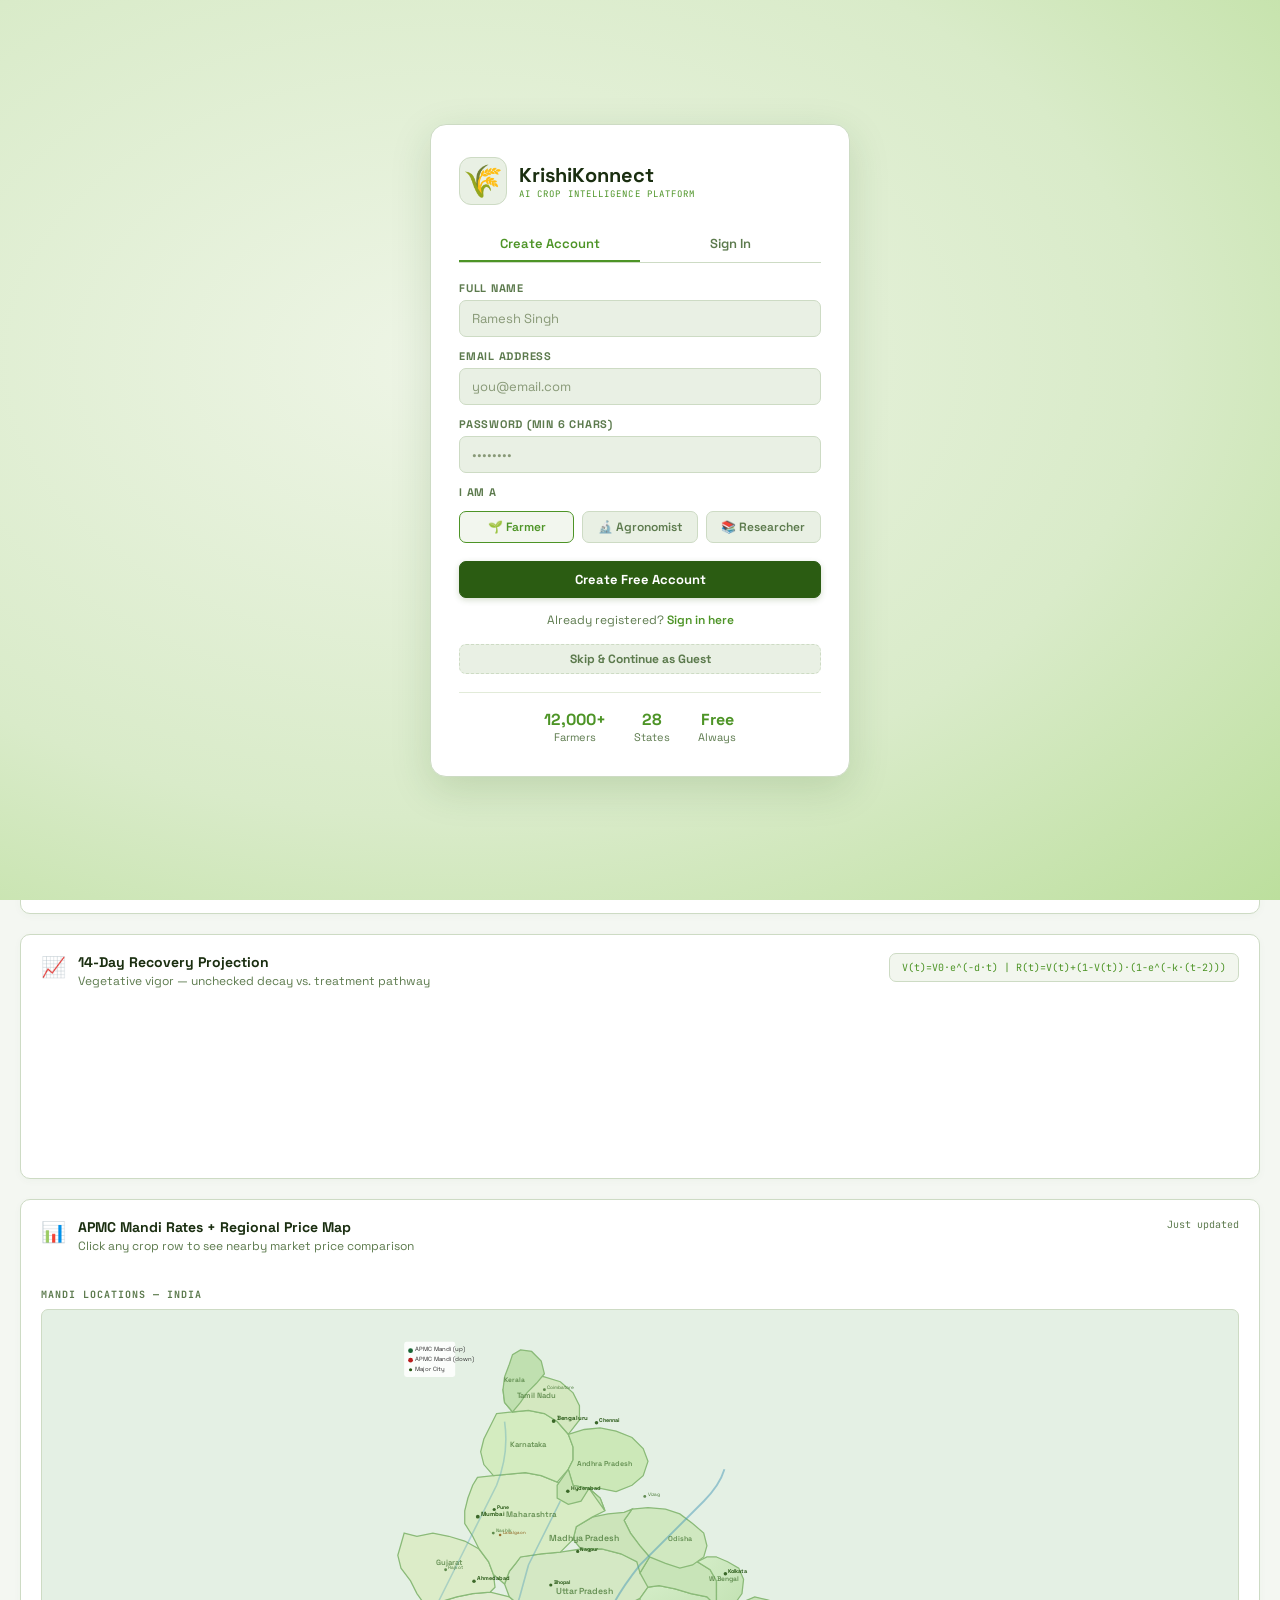
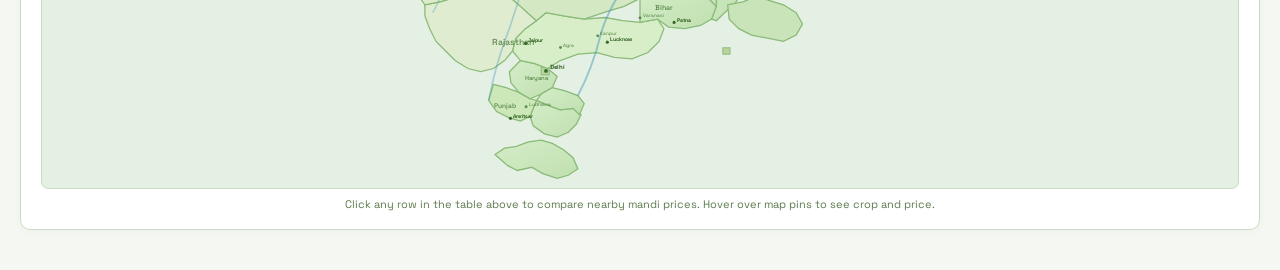
==== commit 848dcfe0: "Add files via upload" ====
--- a/index.html
+++ b/index.html
@@ -3,7 +3,7 @@
 <head>
 <meta charset="UTF-8">
 <meta name="viewport" content="width=device-width, initial-scale=1.0, viewport-fit=cover">
-<meta name="theme-color" content="#1a1200">
+<meta name="theme-color" content="#ffffff">
 <meta name="description" content="KrishiKonnect — AI-powered crop intelligence platform for Indian farmers and agronomists">
 <meta name="apple-mobile-web-app-capable" content="yes">
 <meta name="apple-mobile-web-app-status-bar-style" content="black-translucent">
@@ -24,10 +24,24 @@
 <!-- Print-only styles inline (critical) -->
 <style>
 @media print {
+  @page { margin: 12mm 14mm; size: A4 portrait; }
+  html, body { height: auto !important; overflow: visible !important; background: white !important; }
   body * { visibility: hidden !important; }
   #pdf-report, #pdf-report * { visibility: visible !important; }
-  #pdf-report { display: block !important; position: fixed !important; inset: 0 !important; background: white !important; z-index: 99999 !important; padding: 36px 48px !important; overflow: auto !important; }
-  @page { margin: 0; size: A4 portrait; }
+  #pdf-report {
+    display: block !important;
+    position: static !important;
+    width: 100% !important;
+    height: auto !important;
+    overflow: visible !important;
+    background: white !important;
+    z-index: 99999 !important;
+    padding: 0 !important;
+    margin: 0 !important;
+  }
+  .pdf-wrap { width: 100% !important; overflow: visible !important; }
+  .pdf-header, .pdf-meta-row, .pdf-two { page-break-inside: avoid; }
+  .pdf-table { page-break-inside: avoid; }
 }
 /* Global overflow guard — prevents any child from widening the viewport */
 .panel, .card, .upload-zone, .scan-wrapper, .upload-preview, #drop-zone {
@@ -52,7 +66,7 @@
   </div>
   <div class="install-actions">
     <button class="btn btn-primary btn-sm" id="install-btn">Install</button>
-    <button class="btn btn-ghost btn-sm" onclick="dismissInstall()" style="color:#8a9a80;border-color:#3d3200">Later</button>
+    <button class="btn btn-ghost btn-sm" onclick="dismissInstall()">Later</button>
   </div>
 </div>
 
@@ -88,6 +102,10 @@
       </div>
       <button class="btn btn-primary btn-full" onclick="doRegister()" style="margin-top:4px">Create Free Account</button>
       <div class="gate-footer">Already registered? <span onclick="switchGateTab('login')">Sign in here</span></div>
+      
+      <!-- FAILSAFE DEMO BUTTON -->
+      <button class="btn btn-ghost btn-sm btn-full" onclick="demoBypass()" style="margin-top:16px; border:1px dashed var(--border); color:var(--dim);">Skip & Continue as Guest</button>
+
       <div class="gate-trust">
         <div class="gate-trust-item"><strong>12,000+</strong>Farmers</div>
         <div class="gate-trust-item"><strong>28</strong>States</div>
@@ -101,6 +119,9 @@
       <div class="field"><label>Password</label><input type="password" id="li-pass" placeholder="••••••••" autocomplete="current-password" onkeydown="if(event.key==='Enter')doLogin()"></div>
       <button class="btn btn-primary btn-full" onclick="doLogin()" style="margin-top:4px">Sign In</button>
       <div class="gate-footer">New to KrishiKonnect? <span onclick="switchGateTab('register')">Create free account</span></div>
+      
+      <!-- FAILSAFE DEMO BUTTON -->
+      <button class="btn btn-ghost btn-sm btn-full" onclick="demoBypass()" style="margin-top:16px; border:1px dashed var(--border); color:var(--dim);">Skip & Continue as Guest</button>
     </div>
   </div>
 </div>
@@ -162,7 +183,7 @@
     <div class="stat-card"><div class="stat-label">Avg Response</div><div class="stat-val">&lt;5s</div><div class="stat-sub">AI triage generation</div></div>
   </div>
 
-  <!-- Form (full width — no agent pipeline) -->
+  <!-- Form -->
   <div class="card" style="margin-bottom:20px">
     <div class="card-header">
       <div class="card-icon">📋</div>
@@ -170,32 +191,46 @@
     </div>
     <div class="two-col">
       <div class="field"><label>Crop Type</label>
-        <select id="f-crop">
+        <select id="f-crop" onchange="toggleOther(this, 'f-crop-other')">
           <option value="">Select crop...</option>
-          <option>Tomato</option><option>Rice</option><option>Wheat</option><option>Cotton</option>
-          <option>Maize</option><option>Potato</option><option>Chili</option><option>Sugarcane</option>
-          <option>Soybean</option><option>Groundnut</option><option>Mustard</option><option>Onion</option>
+          <option value="Tomato">Tomato</option><option value="Rice">Rice</option><option value="Wheat">Wheat</option>
+          <option value="Cotton">Cotton</option><option value="Maize">Maize</option><option value="Potato">Potato</option>
+          <option value="Chili">Chili</option><option value="Sugarcane">Sugarcane</option><option value="Soybean">Soybean</option>
+          <option value="Groundnut">Groundnut</option><option value="Mustard">Mustard</option><option value="Onion">Onion</option>
+          <option value="other">Others</option>
         </select>
+        <input type="text" id="f-crop-other" class="other-input" placeholder="Please specify crop...">
       </div>
       <div class="field"><label>Growth Stage</label>
-        <select id="f-stage">
+        <select id="f-stage" onchange="toggleOther(this, 'f-stage-other')">
           <option value="">Select stage...</option>
-          <option>Seedling</option><option>Vegetative</option><option>Flowering</option>
-          <option>Fruiting / Grain Fill</option><option>Maturity</option>
+          <option value="Seedling">Seedling</option><option value="Vegetative">Vegetative</option>
+          <option value="Flowering">Flowering</option><option value="Fruiting / Grain Fill">Fruiting / Grain Fill</option>
+          <option value="Maturity">Maturity</option>
+          <option value="other">Others</option>
         </select>
+        <input type="text" id="f-stage-other" class="other-input" placeholder="Please specify stage...">
       </div>
     </div>
     <div class="two-col">
       <div class="field"><label>Region / State</label>
-        <select id="f-region">
+        <select id="f-region" onchange="toggleOther(this, 'f-region-other')">
           <option value="">Select region...</option>
-          <option>Punjab (Alluvial Plains)</option><option>Haryana (Semi-Arid)</option>
-          <option>Uttar Pradesh (Gangetic Plains)</option><option>Maharashtra (Deccan Plateau)</option>
-          <option>Karnataka (Red Lateritic)</option><option>Tamil Nadu (Cauvery Delta)</option>
-          <option>Andhra Pradesh (Coastal Tropical)</option><option>West Bengal (New Alluvial)</option>
-          <option>Gujarat (Sandy Loam)</option><option>Madhya Pradesh (Black Cotton)</option>
-          <option>Rajasthan (Arid Loamy)</option><option>Odisha (Coastal Humid)</option>
+          <option value="Punjab (Alluvial Plains)">Punjab (Alluvial Plains)</option>
+          <option value="Haryana (Semi-Arid)">Haryana (Semi-Arid)</option>
+          <option value="Uttar Pradesh (Gangetic Plains)">Uttar Pradesh (Gangetic Plains)</option>
+          <option value="Maharashtra (Deccan Plateau)">Maharashtra (Deccan Plateau)</option>
+          <option value="Karnataka (Red Lateritic)">Karnataka (Red Lateritic)</option>
+          <option value="Tamil Nadu (Cauvery Delta)">Tamil Nadu (Cauvery Delta)</option>
+          <option value="Andhra Pradesh (Coastal Tropical)">Andhra Pradesh (Coastal Tropical)</option>
+          <option value="West Bengal (New Alluvial)">West Bengal (New Alluvial)</option>
+          <option value="Gujarat (Sandy Loam)">Gujarat (Sandy Loam)</option>
+          <option value="Madhya Pradesh (Black Cotton)">Madhya Pradesh (Black Cotton)</option>
+          <option value="Rajasthan (Arid Loamy)">Rajasthan (Arid Loamy)</option>
+          <option value="Odisha (Coastal Humid)">Odisha (Coastal Humid)</option>
+          <option value="other">Others</option>
         </select>
+        <input type="text" id="f-region-other" class="other-input" placeholder="Please specify region...">
       </div>
       <div class="field"><label>Symptoms / Observations</label>
         <textarea id="f-symptoms" placeholder="Describe what you see: leaf color changes, spots, wilting, unusual smell, pest damage, soil condition..." style="min-height:60px"></textarea>
@@ -269,53 +304,29 @@
         </defs>
 
         <!-- ── INDIA STATE PATHS (accurate geo coordinates) ── -->
-        <!-- Jammu & Kashmir -->
         <path d="M73.9,33.9 L74.7,34.6 L75.3,34.9 L76.2,34.7 L76.9,35.1 L77.8,35.4 L78.5,35.2 L79.1,34.8 L78.8,34.1 L78.2,33.6 L77.5,33.2 L76.8,33.0 L76.0,33.1 L75.2,33.4 L74.5,33.5 Z" fill="url(#state-fill)" stroke="#8aba78" stroke-width="0.08"/>
-        <!-- Himachal Pradesh -->
         <path d="M76.5,30.5 L77.2,30.8 L78.0,31.1 L78.8,31.0 L79.3,31.4 L79.0,32.0 L78.5,32.5 L77.8,32.8 L77.0,32.6 L76.3,32.1 L76.1,31.5 Z" fill="url(#state-fill)" stroke="#8aba78" stroke-width="0.08"/>
-        <!-- Punjab -->
         <path d="M73.8,29.5 L74.6,29.7 L75.4,30.0 L76.1,30.4 L76.5,30.5 L76.1,31.5 L75.5,31.8 L74.8,31.6 L74.0,31.2 L73.5,30.5 Z" fill="#cce8b8" stroke="#8aba78" stroke-width="0.08"/>
-        <!-- Haryana -->
         <path d="M75.5,28.0 L76.4,28.2 L77.2,28.5 L77.8,29.0 L77.5,29.7 L76.8,30.1 L76.1,30.4 L75.4,30.0 L74.9,29.4 L74.8,28.7 Z" fill="url(#state-fill)" stroke="#8aba78" stroke-width="0.08"/>
-        <!-- Delhi (small box) -->
         <rect x="76.8" y="28.4" width="0.5" height="0.5" fill="#b8d4a0" stroke="#8aba78" stroke-width="0.06"/>
-        <!-- Uttarakhand -->
         <path d="M77.5,29.7 L78.3,29.9 L79.1,30.2 L79.5,30.7 L79.2,31.4 L78.8,31.0 L78.0,31.1 L77.2,30.8 L76.5,30.5 L76.8,30.1 L77.5,29.7 Z" fill="url(#state-fill)" stroke="#8aba78" stroke-width="0.08"/>
-        <!-- Uttar Pradesh -->
         <path d="M77.1,25.0 L78.2,25.2 L79.5,25.4 L80.8,25.3 L81.9,25.5 L83.0,25.6 L84.1,25.4 L84.5,26.0 L84.2,26.8 L83.5,27.5 L82.5,27.9 L81.4,27.8 L80.3,27.5 L79.1,27.6 L78.0,28.0 L77.2,28.5 L76.4,28.2 L75.5,28.0 L75.0,27.4 L75.2,26.6 L75.8,26.0 L76.5,25.5 Z" fill="#d8eec8" stroke="#8aba78" stroke-width="0.08"/>
-        <!-- Rajasthan -->
         <path d="M69.5,24.5 L70.5,24.3 L71.5,24.0 L72.5,23.8 L73.6,23.7 L74.8,24.0 L75.5,24.6 L76.5,25.5 L75.8,26.0 L75.2,26.6 L75.0,27.4 L74.5,28.0 L73.8,28.5 L73.0,28.7 L72.2,28.5 L71.4,28.0 L70.8,27.4 L70.2,26.8 L69.8,26.0 L69.5,25.2 Z" fill="#e0ecd0" stroke="#8aba78" stroke-width="0.08"/>
-        <!-- Gujarat -->
         <path d="M68.2,20.0 L69.0,20.2 L70.0,20.0 L71.0,20.2 L72.0,20.5 L72.9,21.0 L73.5,21.8 L73.8,22.6 L73.9,23.4 L73.6,23.7 L72.5,23.8 L71.5,24.0 L70.5,24.3 L69.5,24.5 L69.0,23.8 L68.6,23.0 L68.0,22.2 L67.8,21.4 L68.0,20.7 Z" fill="#dcecc8" stroke="#8aba78" stroke-width="0.08"/>
-        <!-- Madhya Pradesh -->
         <path d="M75.5,21.5 L76.8,21.3 L78.0,21.2 L79.3,21.0 L80.6,21.0 L81.8,21.3 L82.8,21.8 L83.6,22.5 L83.5,23.4 L83.0,24.1 L82.0,24.6 L81.0,24.9 L79.5,25.4 L78.2,25.2 L77.1,25.0 L76.5,25.5 L75.5,24.6 L74.8,24.0 L74.5,23.2 L74.8,22.4 L75.2,21.9 Z" fill="#d4e8c4" stroke="#8aba78" stroke-width="0.08"/>
-        <!-- Bihar -->
         <path d="M83.5,23.4 L84.2,23.3 L85.2,23.5 L86.2,23.8 L87.2,24.0 L87.8,24.6 L87.5,25.4 L86.8,25.8 L85.8,26.0 L84.8,25.9 L84.1,25.4 L83.0,25.6 L83.0,24.9 L83.0,24.1 Z" fill="url(#state-fill)" stroke="#8aba78" stroke-width="0.08"/>
-        <!-- Jharkhand -->
         <path d="M83.6,21.5 L84.6,21.4 L85.6,21.5 L86.6,21.8 L87.4,22.3 L87.8,23.0 L87.8,24.6 L87.2,24.0 L86.2,23.8 L85.2,23.5 L84.2,23.3 L83.5,23.4 L83.0,22.5 Z" fill="#c8e4b8" stroke="#8aba78" stroke-width="0.08"/>
-        <!-- West Bengal -->
         <path d="M87.8,21.5 L88.5,21.8 L89.2,22.2 L89.5,22.9 L89.4,23.8 L88.9,24.5 L88.3,25.0 L87.8,25.5 L87.5,25.4 L87.8,24.6 L87.8,23.0 L87.4,22.3 L86.6,21.8 L87.2,21.5 Z" fill="url(#state-fill)" stroke="#8aba78" stroke-width="0.08"/>
-        <!-- Odisha -->
         <path d="M82.5,18.5 L83.5,18.4 L84.6,18.5 L85.5,18.8 L86.3,19.4 L87.0,20.0 L87.2,20.8 L87.0,21.5 L86.3,22.0 L85.5,22.2 L84.6,21.9 L83.6,21.5 L83.0,20.8 L82.4,20.0 L82.0,19.2 Z" fill="#d0e8c0" stroke="#8aba78" stroke-width="0.08"/>
-        <!-- Chhattisgarh -->
         <path d="M80.0,19.0 L81.0,18.8 L82.0,18.7 L82.5,18.5 L82.0,19.2 L82.4,20.0 L83.0,20.8 L83.6,21.5 L83.0,22.5 L82.8,21.8 L81.8,21.3 L80.6,21.0 L79.3,21.0 L78.8,20.4 L79.0,19.6 Z" fill="#cce4ba" stroke="#8aba78" stroke-width="0.08"/>
-        <!-- Maharashtra -->
         <path d="M72.8,16.5 L73.8,16.4 L74.8,16.3 L75.8,16.2 L76.8,16.4 L77.8,16.8 L78.8,17.0 L79.8,17.2 L80.5,17.8 L80.8,18.6 L80.0,19.0 L79.0,19.6 L78.8,20.4 L78.0,21.2 L76.8,21.3 L75.5,21.5 L75.2,21.9 L74.8,22.4 L74.5,23.2 L73.8,22.6 L73.5,21.8 L72.9,21.0 L72.5,20.2 L72.0,19.4 L72.0,18.6 L72.2,17.8 L72.5,17.0 Z" fill="#d8ecc4" stroke="#8aba78" stroke-width="0.08"/>
-        <!-- Goa (tiny) -->
         <rect x="73.7" y="15.2" width="0.4" height="0.35" fill="#b8d4a0" stroke="#8aba78" stroke-width="0.06"/>
-        <!-- Karnataka -->
         <path d="M74.0,12.5 L75.0,12.4 L76.0,12.3 L77.0,12.5 L77.8,13.0 L78.5,13.8 L78.8,14.6 L78.8,15.4 L78.5,16.0 L77.8,16.8 L76.8,16.4 L75.8,16.2 L74.8,16.3 L73.8,16.4 L73.2,15.7 L73.0,14.9 L73.2,14.1 L73.6,13.3 Z" fill="#d4ecc0" stroke="#8aba78" stroke-width="0.08"/>
-        <!-- Andhra Pradesh -->
         <path d="M78.5,13.8 L79.5,13.5 L80.5,13.4 L81.5,13.6 L82.5,14.0 L83.2,14.7 L83.5,15.5 L83.2,16.4 L82.5,17.0 L81.5,17.4 L80.5,17.2 L79.8,17.2 L79.8,17.2 L78.8,17.0 L78.5,16.0 L78.8,15.4 L78.8,14.6 Z" fill="#cce8b8" stroke="#8aba78" stroke-width="0.08"/>
-        <!-- Telangana -->
         <path d="M78.8,17.0 L79.8,17.2 L80.8,18.6 L80.5,17.8 L79.8,17.2 L79.3,18.0 L78.5,18.2 L77.8,17.8 L77.8,17.0 L78.5,16.0 Z" fill="#c8e4b4" stroke="#8aba78" stroke-width="0.08"/>
-        <!-- Tamil Nadu -->
         <path d="M76.0,10.0 L77.0,10.2 L78.0,10.5 L78.8,11.2 L79.2,12.0 L79.2,12.9 L78.5,13.8 L77.8,13.0 L77.0,12.5 L76.0,12.3 L75.0,12.4 L74.5,11.8 L74.4,11.0 L74.8,10.4 L75.3,10.0 Z" fill="#d4e8c0" stroke="#8aba78" stroke-width="0.08"/>
-        <!-- Kerala -->
         <path d="M75.5,8.5 L76.2,8.6 L76.8,9.2 L77.0,10.0 L76.5,10.6 L75.9,11.2 L75.5,11.8 L75.0,12.4 L74.5,11.8 L74.4,11.0 L74.5,10.2 L74.8,9.4 L75.0,8.8 Z" fill="#c0e0b0" stroke="#8aba78" stroke-width="0.08"/>
-        <!-- Assam + NE states (simplified block) -->
         <path d="M88.5,24.5 L89.5,24.3 L90.2,24.0 L91.0,24.2 L92.0,24.5 L92.8,25.0 L93.2,25.7 L92.8,26.4 L92.0,26.8 L91.0,26.6 L90.0,26.4 L89.2,26.0 L88.6,25.4 Z" fill="#c8e4b8" stroke="#8aba78" stroke-width="0.08"/>
-        <!-- Sikkim (tiny) -->
         <rect x="88.2" y="27.2" width="0.45" height="0.4" fill="#b8d4a0" stroke="#8aba78" stroke-width="0.06"/>
 
         <!-- ── RIVERS ── -->
@@ -340,73 +351,50 @@
         <text x="76.5" y="29.2" text-anchor="middle" fill="#4a7a38" font-family="Space Grotesk" font-size="0.38" font-weight="600" opacity="0.8">Haryana</text>
 
         <!-- ── MAJOR CITIES (dots + labels) ── -->
-        <!-- Delhi -->
         <circle cx="77.1" cy="28.65" r="0.12" fill="#2a5a18" opacity="0.9"/>
         <text x="77.35" y="28.55" fill="#2a5a18" font-family="Space Grotesk" font-size="0.38" font-weight="700">Delhi</text>
-        <!-- Mumbai -->
         <circle cx="72.82" cy="18.97" r="0.12" fill="#2a5a18" opacity="0.9"/>
         <text x="73.0" y="18.9" fill="#2a5a18" font-family="Space Grotesk" font-size="0.38" font-weight="700">Mumbai</text>
-        <!-- Bengaluru -->
         <circle cx="77.58" cy="12.97" r="0.12" fill="#2a5a18" opacity="0.9"/>
         <text x="77.76" y="12.9" fill="#2a5a18" font-family="Space Grotesk" font-size="0.38" font-weight="700">Bengaluru</text>
-        <!-- Hyderabad -->
         <circle cx="78.47" cy="17.38" r="0.11" fill="#2a5a18" opacity="0.9"/>
         <text x="78.65" y="17.32" fill="#2a5a18" font-family="Space Grotesk" font-size="0.35" font-weight="700">Hyderabad</text>
-        <!-- Chennai -->
         <circle cx="80.27" cy="13.08" r="0.11" fill="#2a5a18" opacity="0.9"/>
         <text x="80.45" y="13.02" fill="#2a5a18" font-family="Space Grotesk" font-size="0.35" font-weight="700">Chennai</text>
-        <!-- Kolkata -->
         <circle cx="88.36" cy="22.56" r="0.11" fill="#2a5a18" opacity="0.9"/>
         <text x="88.5" y="22.5" fill="#2a5a18" font-family="Space Grotesk" font-size="0.35" font-weight="700">Kolkata</text>
-        <!-- Ahmedabad -->
         <circle cx="72.58" cy="23.03" r="0.11" fill="#2a5a18" opacity="0.9"/>
         <text x="72.76" y="22.97" fill="#2a5a18" font-family="Space Grotesk" font-size="0.35" font-weight="700">Ahmedabad</text>
-        <!-- Pune -->
         <circle cx="73.85" cy="18.52" r="0.10" fill="#2a5a18" opacity="0.9"/>
         <text x="74.0" y="18.47" fill="#2a5a18" font-family="Space Grotesk" font-size="0.33" font-weight="700">Pune</text>
-        <!-- Jaipur -->
         <circle cx="75.82" cy="26.92" r="0.10" fill="#2a5a18" opacity="0.9"/>
         <text x="76.0" y="26.86" fill="#2a5a18" font-family="Space Grotesk" font-size="0.33" font-weight="700">Jaipur</text>
-        <!-- Lucknow -->
         <circle cx="80.95" cy="26.85" r="0.10" fill="#2a5a18" opacity="0.9"/>
         <text x="81.12" y="26.8" fill="#2a5a18" font-family="Space Grotesk" font-size="0.33" font-weight="700">Lucknow</text>
-        <!-- Patna -->
         <circle cx="85.14" cy="25.61" r="0.10" fill="#2a5a18" opacity="0.9"/>
         <text x="85.3" y="25.56" fill="#2a5a18" font-family="Space Grotesk" font-size="0.33" font-weight="700">Patna</text>
-        <!-- Bhopal -->
         <circle cx="77.4" cy="23.26" r="0.10" fill="#2a5a18" opacity="0.9"/>
         <text x="77.58" y="23.2" fill="#2a5a18" font-family="Space Grotesk" font-size="0.33" font-weight="700">Bhopal</text>
-        <!-- Nagpur -->
         <circle cx="79.09" cy="21.15" r="0.10" fill="#2a5a18" opacity="0.9"/>
         <text x="79.26" y="21.1" fill="#2a5a18" font-family="Space Grotesk" font-size="0.33" font-weight="700">Nagpur</text>
-        <!-- Amritsar -->
         <circle cx="74.87" cy="31.63" r="0.10" fill="#2a5a18" opacity="0.9"/>
         <text x="75.05" y="31.58" fill="#2a5a18" font-family="Space Grotesk" font-size="0.32" font-weight="700">Amritsar</text>
-        <!-- Ludhiana -->
         <circle cx="75.85" cy="30.90" r="0.09" fill="#4a7a38" opacity="0.85"/>
         <text x="76.02" y="30.85" fill="#4a7a38" font-family="Space Grotesk" font-size="0.30">Ludhiana</text>
-        <!-- Kanpur -->
         <circle cx="80.35" cy="26.45" r="0.09" fill="#4a7a38" opacity="0.85"/>
         <text x="80.52" y="26.40" fill="#4a7a38" font-family="Space Grotesk" font-size="0.30">Kanpur</text>
-        <!-- Varanasi -->
         <circle cx="83.0" cy="25.32" r="0.09" fill="#4a7a38" opacity="0.85"/>
         <text x="83.16" y="25.27" fill="#4a7a38" font-family="Space Grotesk" font-size="0.30">Varanasi</text>
-        <!-- Agra -->
         <circle cx="78.01" cy="27.18" r="0.09" fill="#4a7a38" opacity="0.85"/>
         <text x="78.18" y="27.13" fill="#4a7a38" font-family="Space Grotesk" font-size="0.30">Agra</text>
-        <!-- Nashik -->
         <circle cx="73.79" cy="20.0" r="0.09" fill="#4a7a38" opacity="0.85"/>
         <text x="73.96" y="19.95" fill="#4a7a38" font-family="Space Grotesk" font-size="0.30">Nashik</text>
-        <!-- Rajkot -->
         <circle cx="70.80" cy="22.30" r="0.09" fill="#4a7a38" opacity="0.85"/>
         <text x="70.97" y="22.25" fill="#4a7a38" font-family="Space Grotesk" font-size="0.30">Rajkot</text>
-        <!-- Lasalgaon -->
         <circle cx="74.22" cy="20.12" r="0.08" fill="#8a5a18" opacity="0.85"/>
         <text x="74.38" y="20.07" fill="#8a5a18" font-family="Space Grotesk" font-size="0.28">Lasalgaon</text>
-        <!-- Coimbatore -->
         <circle cx="77.0" cy="11.0" r="0.09" fill="#4a7a38" opacity="0.85"/>
         <text x="77.18" y="10.95" fill="#4a7a38" font-family="Space Grotesk" font-size="0.30">Coimbatore</text>
-        <!-- Visakhapatnam -->
         <circle cx="83.3" cy="17.7" r="0.09" fill="#4a7a38" opacity="0.85"/>
         <text x="83.48" y="17.65" fill="#4a7a38" font-family="Space Grotesk" font-size="0.30">Vizag</text>
 
@@ -434,8 +422,8 @@
 ══════════════════════════════════════════════ -->
 <div class="panel" id="panel-agronomist">
 
-  <div class="hero" style="background:linear-gradient(135deg,#0a1e30 0%,#0d2a1e 100%);margin-bottom:20px">
-    <div class="hero-pattern" style="opacity:.05">🔬</div>
+  <div class="hero">
+    <div class="hero-pattern">🔬</div>
     <div class="hero-eyebrow"><span class="pulse"></span> Precision Pathological Hub — ICAR Protocol</div>
     <h1>Agronomist<br>Deep Diagnosis</h1>
     <p>Submit case parameters and field images. The 6-agent AI pipeline runs full pathological analysis and generates a professional diagnostic report.</p>
@@ -465,7 +453,7 @@
     </div>
 
     <!-- Workspace -->
-    <div id="agro-workspace">
+    <div id="agro-workspace" style="min-width:0;overflow:hidden">
 
       <!-- Step 1: Image Upload -->
       <div class="card" style="margin-bottom:14px">
@@ -474,7 +462,7 @@
           <div><div class="card-title">Step 1 — Upload Field Image</div><div class="card-desc">Drag & drop, click to browse, or use camera on mobile</div></div>
           <div id="scan-badge" style="margin-left:auto;display:none"><span class="badge badge-low">Image Ready</span></div>
         </div>
-        <div class="upload-zone" id="drop-zone" ondragover="handleDragOver(event)" ondragleave="handleDragLeave(event)" ondrop="handleDrop(event)" style="overflow:hidden;max-width:100%;box-sizing:border-box">
+        <div class="upload-zone" id="drop-zone" ondragover="handleDragOver(event)" ondragleave="handleDragLeave(event)" ondrop="handleDrop(event)" style="overflow:hidden;max-width:100%;box-sizing:border-box;width:100%">
           <input type="file" id="img-file-input" accept="image/*" capture="environment" onchange="handleFileSelect(event)">
           <div id="upload-prompt">
             <div class="upload-icon">📷</div>
@@ -504,20 +492,34 @@
         </div>
         <div class="two-col">
           <div class="field"><label>Crop</label>
-            <select id="d-crop"><option value="">Select...</option>
-              <option>Tomato</option><option>Rice</option><option>Wheat</option>
-              <option>Cotton</option><option>Maize</option><option>Potato</option><option>Chili</option>
+            <select id="d-crop" onchange="toggleOther(this, 'd-crop-other')">
+              <option value="">Select...</option>
+              <option value="Tomato">Tomato</option><option value="Rice">Rice</option><option value="Wheat">Wheat</option>
+              <option value="Cotton">Cotton</option><option value="Maize">Maize</option><option value="Potato">Potato</option>
+              <option value="Chili">Chili</option>
+              <option value="other">Others</option>
             </select>
+            <input type="text" id="d-crop-other" class="other-input" placeholder="Please specify crop...">
           </div>
           <div class="field"><label>Stage</label>
-            <select id="d-stage"><option>Vegetative</option><option>Flowering</option><option>Fruiting</option><option>Maturity</option></select>
+            <select id="d-stage" onchange="toggleOther(this, 'd-stage-other')">
+              <option value="Vegetative">Vegetative</option><option value="Flowering">Flowering</option>
+              <option value="Fruiting">Fruiting</option><option value="Maturity">Maturity</option>
+              <option value="other">Others</option>
+            </select>
+            <input type="text" id="d-stage-other" class="other-input" placeholder="Please specify stage...">
           </div>
         </div>
         <div class="two-col">
           <div class="field"><label>Region</label>
-            <select id="d-region"><option>Punjab</option><option>Haryana</option><option>UP</option>
-              <option>Maharashtra</option><option>Karnataka</option><option>Tamil Nadu</option>
-              <option>Gujarat</option><option>West Bengal</option></select>
+            <select id="d-region" onchange="toggleOther(this, 'd-region-other')">
+              <option value="Punjab">Punjab</option><option value="Haryana">Haryana</option><option value="UP">UP</option>
+              <option value="Maharashtra">Maharashtra</option><option value="Karnataka">Karnataka</option>
+              <option value="Tamil Nadu">Tamil Nadu</option><option value="Gujarat">Gujarat</option>
+              <option value="West Bengal">West Bengal</option>
+              <option value="other">Others</option>
+            </select>
+            <input type="text" id="d-region-other" class="other-input" placeholder="Please specify region...">
           </div>
           <div class="field"><label>Field Area (acres)</label>
             <input type="number" id="d-area" value="2.5" min="0.1" step="0.5">
@@ -540,7 +542,7 @@
             <div class="card-desc">6-stage automated pathological analysis sequence</div>
           </div>
         </div>
-        <!-- AGRONOMIST INFO BOX — shown before diagnosis runs -->
+        <!-- AGRONOMIST INFO BOX -->
         <div class="agro-info-panel" id="agro-pipeline-info">
           <div style="font-weight:700;font-size:13px;margin-bottom:6px;color:var(--ink)">How the AI diagnosis works</div>
           <div style="font-size:12px;color:var(--dim);line-height:1.7;margin-bottom:10px">
@@ -596,7 +598,7 @@
             <div>
               <div id="heatmap-grid" style="margin-bottom:8px"></div>
               <div style="display:flex;flex-wrap:wrap;gap:6px;font-size:10px;color:var(--dim)">
-                <span style="width:10px;height:10px;background:#0d1a0a;border-radius:2px;display:inline-block"></span>Minimal
+                <span style="width:10px;height:10px;background:#f0fdf4;border:1px solid #bbf7d0;border-radius:2px;display:inline-block"></span>Minimal
                 <span style="width:10px;height:10px;background:#3d7a1e;border-radius:2px;display:inline-block;margin-left:4px"></span>Moderate
                 <span style="width:10px;height:10px;background:#d9a84e;border-radius:2px;display:inline-block;margin-left:4px"></span>High
                 <span style="width:10px;height:10px;background:#e05030;border-radius:2px;display:inline-block;margin-left:4px"></span>Critical
@@ -626,8 +628,8 @@
 ══════════════════════════════════════════════ -->
 <div class="panel" id="panel-advisor">
 
-  <div class="hero" style="background:linear-gradient(135deg,#1a0d30 0%,#0f2a20 100%);margin-bottom:20px">
-    <div class="hero-pattern" style="opacity:.05">🤖</div>
+  <div class="hero">
+    <div class="hero-pattern">🤖</div>
     <div class="hero-eyebrow"><span class="pulse"></span> KrishiAI Conversational Engine — Multi-Source Knowledge</div>
     <h1>Your Agricultural<br>AI Expert</h1>
     <p>Ask anything. KrishiAI draws from ICAR databases, open agricultural research, government scheme data, mandi prices, and agronomic science to give you expert answers.</p>
@@ -709,6 +711,17 @@
 let recoveryChart=null, diagChart=null, triageStartTime=null;
 let chatHistory=[], deferredInstall=null;
 
+// Toggle visibility of the "Others" input field
+function toggleOther(selectElem, inputId) {
+  const input = document.getElementById(inputId);
+  if (selectElem.value === 'other') {
+    input.style.display = 'block';
+    input.focus();
+  } else {
+    input.style.display = 'none';
+  }
+}
+
 // ══ BACKEND API HELPER ═════════════════════════
 async function apiPost(endpoint, body) {
   const res = await fetch('/api/' + endpoint, {
@@ -723,7 +736,6 @@
   return res.json();
 }
 
-// Legacy shim — kept for compatibility with any remaining callers
 async function callClaude(system, userMsg, imgB64=null, imgMime='image/jpeg'){
   const data = await apiPost('chat', {
     messages: [{ role: 'user', content: userMsg }],
@@ -735,11 +747,19 @@
   return data.response || '';
 }
 
-// ══ AUTH GATE (MANDATORY) ══════════════════════
+// ══ ROBUST AUTH & STORAGE (MANDATORY GATE) ══════
 const USERS_KEY='kk_users_v2', SESSION_KEY='kk_session_v2';
-function loadUsers(){ try{return JSON.parse(localStorage.getItem(USERS_KEY)||'{}')}catch{return{}} }
-function saveUsers(u){ localStorage.setItem(USERS_KEY,JSON.stringify(u)) }
-function loadSession(){ try{return JSON.parse(localStorage.getItem(SESSION_KEY)||'null')}catch{return null} }
+
+let memUsers = {};
+let memSession = null;
+let memVisits = [];
+
+function loadUsers(){ try{return JSON.parse(localStorage.getItem(USERS_KEY)) || {};}catch(e){return memUsers;} }
+function saveUsers(u){ memUsers = u; try{localStorage.setItem(USERS_KEY,JSON.stringify(u));}catch(e){} }
+function loadSession(){ try{return JSON.parse(localStorage.getItem(SESSION_KEY)) || null;}catch(e){return memSession;} }
+function saveSession(u){ memSession = u; try{localStorage.setItem(SESSION_KEY,JSON.stringify(u));}catch(e){} }
+function loadVisits(){ try{return JSON.parse(localStorage.getItem('kk_visits')) || [];}catch(e){return memVisits;} }
+function saveVisits(v){ memVisits = v; try{localStorage.setItem('kk_visits',JSON.stringify(v));}catch(e){} }
 
 function switchGateTab(t){
   document.getElementById('gate-reg-form').style.display=t==='register'?'block':'none';
@@ -754,6 +774,20 @@
 function setRole(r){
   selectedRole=r;
   ['farmer','agronomist','researcher'].forEach(x=>document.getElementById('role-'+x).classList.toggle('active',x===r));
+}
+
+function demoBypass() {
+    const demoUser = {
+        id: 'u_demo_' + Date.now(),
+        name: 'Guest Agronomist',
+        email: 'demo@krishikonnect.in',
+        role: 'agronomist',
+        password: 'demo', 
+        createdAt: new Date().toISOString(),
+        visitCount: 1,
+        lastLogin: new Date().toISOString()
+    };
+    loginUser(demoUser);
 }
 
 function doRegister(){
@@ -765,8 +799,10 @@
   if(!email.includes('@')){showGateErr('Please enter a valid email address.');return;}
   const users=loadUsers();
   if(users[email]){showGateErr('This email is already registered. Please sign in.');return;}
-  const user={id:'u_'+Date.now(),name,email,role:selectedRole,password:btoa(pass),
+  
+  const user={id:'u_'+Date.now(),name,email,role:selectedRole,password:pass,
     createdAt:new Date().toISOString(),visitCount:1,lastLogin:new Date().toISOString()};
+  
   users[email]=user; saveUsers(users);
   loginUser(user);
   trackVisit('register');
@@ -775,10 +811,14 @@
 function doLogin(){
   const email=document.getElementById('li-email').value.trim();
   const pass=document.getElementById('li-pass').value;
+  
+  if(!email && !pass){ demoBypass(); return; } 
   if(!email||!pass){showGateErr('Please fill both fields.');return;}
   const users=loadUsers();
   const user=users[email];
-  if(!user||user.password!==btoa(pass)){showGateErr('Incorrect email or password.');return;}
+  
+  if(!user||user.password!==pass){showGateErr('Incorrect email or password.');return;}
+  
   user.visitCount=(user.visitCount||0)+1;
   user.lastLogin=new Date().toISOString();
   users[email]=user; saveUsers(users);
@@ -788,24 +828,27 @@
 
 function loginUser(user){
   currentUser=user;
-  localStorage.setItem(SESSION_KEY,JSON.stringify(user));
-  // Hide gate
+  saveSession(user);
+  
   const gate=document.getElementById('auth-gate');
   gate.style.animation='fade-out .3s ease forwards';
   setTimeout(()=>gate.style.display='none',300);
-  // Update topbar
-  const init=user.name.split(' ').map(w=>w[0]).join('').substring(0,2).toUpperCase();
+  
+  const safeName = user.name || 'User';
+  let init = 'U';
+  try { init = safeName.split(' ').map(w=>w[0]).join('').substring(0,2).toUpperCase(); } catch(e) {}
+  
   document.getElementById('top-avatar').textContent=init;
-  document.getElementById('top-name').textContent=user.name.split(' ')[0];
-  document.getElementById('ud-name').textContent=user.name;
+  document.getElementById('top-name').textContent=safeName.split(' ')[0];
+  document.getElementById('ud-name').textContent=safeName;
   document.getElementById('ud-email').textContent=user.email;
   document.getElementById('ud-role-badge').textContent=user.role;
-  showToast('Welcome, '+user.name.split(' ')[0]+'!');
+  showToast('Welcome, '+safeName.split(' ')[0]+'!');
 }
 
 function doLogout(){
   currentUser=null;
-  localStorage.removeItem(SESSION_KEY);
+  saveSession(null);
   document.getElementById('user-dropdown').classList.remove('open');
   document.getElementById('auth-gate').style.display='flex';
   document.getElementById('auth-gate').style.animation='gate-in .3s ease';
@@ -821,7 +864,7 @@
 
 function showStats(){
   document.getElementById('user-dropdown').classList.remove('open');
-  const visits=JSON.parse(localStorage.getItem('kk_visits')||'[]');
+  const visits=loadVisits();
   const mine=visits.filter(v=>v.user===currentUser?.id);
   showToast(`Your activity: ${mine.length} actions | Joined: ${new Date(currentUser.createdAt).toLocaleDateString()}`);
 }
@@ -833,9 +876,10 @@
 }
 
 function trackVisit(action){
-  const v=JSON.parse(localStorage.getItem('kk_visits')||'[]');
+  const v=loadVisits();
   v.push({action,time:new Date().toISOString(),user:currentUser?.id||'guest'});
-  localStorage.setItem('kk_visits',JSON.stringify(v.slice(-500)));
+  if(v.length > 500) v.shift();
+  saveVisits(v);
 }
 
 // ══ TAB NAVIGATION ═════════════════════════════
@@ -870,7 +914,6 @@
   return r2.map(v=>+(v/s).toFixed(4));
 }
 
-// Agent pipeline removed from farmer tab — stubs kept for JS safety
 function renderAPSteps(){}
 function resetAPSteps(){}
 
@@ -912,7 +955,6 @@
   {crop:'Onion',mandi:'Lasalgaon, MH',state:'Maharashtra',price:1560,min:1200,max:1900,change:-3.2,trend:'down',lat:20.12,lng:74.22,
    nearby:[{city:'Nashik',price:1600,mandi:'Nashik APMC'},{city:'Pune',price:1650,mandi:'Pune Market'},{city:'Ahmednagar',price:1540,mandi:'Ahmednagar Mandi'}]},
 ];
-// SVG uses real lat/lng coords directly (viewBox="68 6 30 30" — lng from 68, lat inverted from 36 top)
 function latLngToSVG(lat,lng){ return{x:lng, y:36-(lat-6)}; }
 function renderMandi(){
   document.getElementById('mandi-table').innerHTML=`<thead><tr><th>Crop</th><th>Market</th><th>Modal Price</th><th>Range</th><th>Change</th></tr></thead><tbody>`+
@@ -924,10 +966,9 @@
       <td class="${r.change>=0?'price-up':'price-dn'}">${r.change>=0?'▲':'▼'} ${Math.abs(r.change)}%</td>
     </tr>`).join('')+'</tbody>';
   const pinsEl=document.getElementById('map-pins');
-  // SVG viewBox is real coords: x=lng, y=36-(lat-6) because lat increases upward
   pinsEl.innerHTML=MANDI_DATA.map((r,i)=>{
     const cx=r.lng;
-    const cy=36-(r.lat-6); // flip lat to SVG y
+    const cy=36-(r.lat-6); 
     const col=r.trend==='up'?'#166534':'#b91c1c';
     const priceLabel=r.price>=1000?(r.price/1000).toFixed(1)+'k':r.price;
     return`<g class="map-pin-group" onclick="showNearby(${i})" style="cursor:pointer">
@@ -957,10 +998,17 @@
 
 // ══ FARMER TRIAGE ═══════════════════════════════
 async function runTriage(){
-  const crop=document.getElementById('f-crop').value;
-  const stage=document.getElementById('f-stage').value;
-  const region=document.getElementById('f-region').value;
+  let crop=document.getElementById('f-crop').value;
+  if(crop === 'other') crop = document.getElementById('f-crop-other').value.trim();
+  
+  let stage=document.getElementById('f-stage').value;
+  if(stage === 'other') stage = document.getElementById('f-stage-other').value.trim();
+  
+  let region=document.getElementById('f-region').value;
+  if(region === 'other') region = document.getElementById('f-region-other').value.trim();
+  
   const symptoms=document.getElementById('f-symptoms').value.trim();
+  
   if(!crop||!stage||!region||!symptoms){showToast('Please fill all fields first.');return;}
 
   const btn=document.getElementById('triage-btn');
@@ -978,11 +1026,10 @@
     aiText=result.ai_triage;
     d=result.decay_rate; k=result.recovery_k;
     code=result.diagnostic_code; sev=result.severity;
-    pathName=result.diagnostic_code; // will be overridden by display
+    pathName=result.diagnostic_code; 
     curves={decay:result.decay_curve,recovery:result.recovery_curve};
   }catch(e){
     console.error('Triage API error:',e);
-    // Fallback local logic
     const sym=symptoms.toLowerCase();
     if(sym.includes('blight')||sym.includes('spot')||sym.includes('brown')||sym.includes('ring')){d=0.12;k=0.28;code='PATH-ALT-BLIGHT';sev='HIGH';pathName='Early Blight (Alternaria solani)';}
     else if(sym.includes('mildew')||sym.includes('powder')||sym.includes('white')){d=0.08;k=0.32;code='PATH-MILDEW-COAT';sev='MEDIUM';pathName='Powdery Mildew';}
@@ -992,7 +1039,6 @@
     aiText=`WHAT WE FOUND: Your ${crop} crop shows signs of ${pathName}. This is a ${sev.toLowerCase()} risk condition that needs your attention right away.\n\nCURRENT WEATHER AND SEASON: ${region} conditions are currently favouring disease spread. Act promptly.\n\nWHAT YOU MUST DO TODAY: Remove infected leaves and destroy them. Avoid evening watering. Improve air circulation between plants.\n\nSPRAY RECOMMENDATION: Mancozeb 75 WP at 2g per liter of water. Spray all leaf surfaces every 7 days for 3 cycles. Wear gloves and mask.\n\nNATURAL OPTION: Neem oil 10ml per liter with a drop of soap, spray every 5 days as a safe alternative.\n\n3 MONTH OUTLOOK: Month 1 — Apply treatment and monitor every 2 days. Month 2 — Continue monitoring, switch to neem during flowering. Month 3 — Crop should recover if treated promptly.`;
   }
 
-  // Render as plain report sections
   const sections=aiText.split(/\n(?=[A-Z][A-Z\s]+:)/g).filter(s=>s.trim());
   let html='';
   sections.forEach(sec=>{
@@ -1020,22 +1066,24 @@
     </div>`;
 
   updateFarmerChart(d,k);
-  document.getElementById('report-actions').style.display='flex';
+  const reportActions = document.getElementById('report-actions');
+  reportActions.style.display='flex';
+  reportActions.style.flexWrap='wrap';
   btn.disabled=false;
   document.getElementById('triage-btn-inner').textContent='Get My Farm Report';
   showToast('Your farm report is ready. You can download or print it.');
   trackVisit('triage');
 }
 
-// ══ DOWNLOAD REPORT AS TEXT FILE ════════════════
 function downloadReportFile(){
   if(!lastTriageData){showToast('Generate a report first.');return;}
   const{crop,stage,region,symptoms,pathName,sev,aiText}=lastTriageData;
   const now=new Date().toLocaleDateString('en-IN',{day:'numeric',month:'long',year:'numeric'});
+  const reportId='TRG-'+Date.now().toString().slice(-6);
   const content=`KRISHIKONNECT — FARM ADVISORY REPORT
 ============================================
+Report ID   : ${reportId}
 Date        : ${now}
-Farmer      : ${currentUser?.name||'Farmer'}
 Crop        : ${crop}
 Growth Stage: ${stage}
 Region      : ${region}
@@ -1067,7 +1115,6 @@
   showToast('Report downloaded as text file.');
 }
 
-// ══ PDF GENERATION ══════════════════════════════
 function generatePDF(type){
   const now=new Date().toLocaleDateString('en-IN',{day:'numeric',month:'long',year:'numeric'});
   let html='';
@@ -1078,7 +1125,8 @@
       const g=((curves.recovery[t]-curves.decay[t])*100).toFixed(1);
       rows+=`<tr><td>Day ${t}</td><td>${(curves.decay[t]*100).toFixed(1)}%</td><td>${(curves.recovery[t]*100).toFixed(1)}%</td><td>+${g}%</td></tr>`;
     }
-    html=`<div class="pdf-header"><div><div class="pdf-logo">Krishi<span>Konnect</span></div><div style="font-size:11px;color:#555;margin-top:2px">AI Crop Intelligence Platform</div></div><div class="pdf-meta-small">Report ID: TRG-${Date.now().toString().slice(-6)}<br>Date: ${now}<br>Prepared for: ${currentUser?.name||'Farmer'}</div></div>
+    const triageId='TRG-'+Date.now().toString().slice(-6);
+    html=`<div class="pdf-header"><div><div class="pdf-logo">Krishi<span>Konnect</span></div><div style="font-size:11px;color:#555;margin-top:2px">AI Crop Intelligence Platform</div></div><div class="pdf-meta-small">Report ID: ${triageId}<br>Date: ${now}<br>Platform: KrishiKonnect v2.1</div></div>
     <div class="pdf-title">Farm Advisory Report</div><div class="pdf-sub">${crop} — ${stage} — ${region}</div>
     <div class="pdf-meta-row"><div class="pdf-mi"><strong>Crop</strong><span>${crop}</span></div><div class="pdf-mi"><strong>Stage</strong><span>${stage}</span></div><div class="pdf-mi"><strong>Region</strong><span>${region}</span></div><div class="pdf-mi"><strong>Code</strong><span>${code}</span></div><div class="pdf-mi"><strong>Risk</strong><span>${sev}</span></div></div>
     <div class="pdf-sec-title">Symptoms Reported</div><div class="pdf-body">${symptoms}</div>
@@ -1088,19 +1136,91 @@
     <div class="pdf-disclaimer">AI-generated advisory. Consult your local KVK or ICAR agronomist for critical decisions. Pesticide use must comply with Insecticides Act 1968.</div>`;
   } else if(type==='deep'&&lastDiagData){
     const{crop,stage,region,area,pathogen,confidence,severity,chemRx,bioRx,aiAnalysis,farmerAdv,agronNotes,ipmNotes,curves}=lastDiagData;
+    // Compact table — only days 0,2,4,7,10,14 (6 rows fits on one page)
+    const keyDays=[0,2,4,7,10,14];
     let rows='';
-    for(let t=0;t<=14;t+=2){const g=((curves.recovery[t]-curves.decay[t])*100).toFixed(1);rows+=`<tr><td>Day ${t}</td><td>${(curves.decay[t]*100).toFixed(1)}%</td><td>${(curves.recovery[t]*100).toFixed(1)}%</td><td>+${g}%</td></tr>`;}
-    html=`<div class="pdf-header"><div><div class="pdf-logo">Krishi<span>Konnect</span></div><div style="font-size:11px;color:#555;margin-top:2px">Agronomist Deep Diagnosis Report</div></div><div class="pdf-meta-small">Case ID: DX-${Date.now().toString().slice(-6)}<br>Date: ${now}<br>Agronomist: ${currentUser?.name||'Field Agronomist'}</div></div>
-    <div class="pdf-title">Deep Pathological Diagnosis</div><div class="pdf-sub">${crop} — ${stage} — ${region} — ${area} acres</div>
-    <div class="pdf-meta-row"><div class="pdf-mi"><strong>Pathogen</strong><span>${pathogen}</span></div><div class="pdf-mi"><strong>Confidence</strong><span>${(confidence*100).toFixed(1)}%</span></div><div class="pdf-mi"><strong>Severity</strong><span>${severity}</span></div><div class="pdf-mi"><strong>Area</strong><span>${area} ac</span></div></div>
-    <div class="pdf-sec-title">Prescriptions</div><div class="pdf-two"><div class="pdf-box"><div class="pdf-box-title">Chemical</div><p>${chemRx}</p></div><div class="pdf-box"><div class="pdf-box-title">Biological</div><p>${bioRx}</p></div></div>
-    <div class="pdf-sec-title">AI Pathological Assessment</div><div class="pdf-body">${aiAnalysis}</div>
-    <div class="pdf-sec-title">Farmer Advisory (Plain Language)</div><div class="pdf-body">${farmerAdv||'Follow prescriptions as directed. Contact KVK if no improvement in 7 days.'}</div>
-    <div class="pdf-sec-title">Agronomist Technical Notes</div><div class="pdf-body">${agronNotes||'See ICAR disease management protocol.'}</div>
-    <div class="pdf-sec-title">IPM Notes</div><div class="pdf-body">${(ipmNotes||[]).join('\n')}</div>
-    <div class="pdf-sec-title">14-Day Recovery Projection</div><table class="pdf-table"><thead><tr><th>Day</th><th>Unchecked</th><th>With Treatment</th><th>Gain</th></tr></thead><tbody>${rows}</tbody></table>
-    <div class="pdf-footer"><span>KrishiKonnect AI Platform</span><span>${now}</span></div>
-    <div class="pdf-disclaimer">AI-generated for informational purposes. Must be reviewed by a certified agronomist before field implementation.</div>`;
+    keyDays.forEach(t=>{
+      const dv=curves.decay[t]||0, rv=curves.recovery[t]||0;
+      const g=((rv-dv)*100).toFixed(1);
+      rows+=`<tr><td>Day ${t}</td><td>${(dv*100).toFixed(1)}%</td><td>${(rv*100).toFixed(1)}%</td><td style="color:#2b5c12;font-weight:700">+${g}%</td></tr>`;
+    });
+    const ipmList=(ipmNotes||[]).map((n,i)=>`<div style="padding:3px 0;border-bottom:1px solid #eef2ec;font-size:11px">${i+1}. ${n}</div>`).join('')||'<div style="font-size:11px">Follow standard ICAR IPM protocol.</div>';
+    const caseId='DX-'+Date.now().toString().slice(-6);
+    html=`<div class="pdf-wrap">
+    <div class="pdf-header">
+      <div>
+        <div class="pdf-logo">Krishi<span>Konnect</span></div>
+        <div style="font-size:10px;color:#555;margin-top:2px;font-family:sans-serif">Agronomist Deep Diagnosis Report</div>
+      </div>
+      <div class="pdf-meta-small">
+        Case ID: ${caseId}<br>
+        Date: ${now}<br>
+        Agronomist: ${currentUser?.name||'Field Agronomist'}
+      </div>
+    </div>
+
+    <div class="pdf-title" style="font-size:18px;margin-bottom:2px">Deep Pathological Diagnosis</div>
+    <div class="pdf-sub" style="font-size:12px;margin-bottom:10px">${crop} · ${stage} · ${region} · ${area} acres</div>
+
+    <div class="pdf-meta-row" style="padding:8px 12px;margin-bottom:10px;gap:14px">
+      <div class="pdf-mi"><strong>Pathogen</strong><span style="font-size:12px;font-style:italic">${pathogen}</span></div>
+      <div class="pdf-mi"><strong>Confidence</strong><span style="font-size:12px">${(confidence*100).toFixed(1)}%</span></div>
+      <div class="pdf-mi"><strong>Severity</strong><span style="font-size:12px;font-weight:700;color:${severity==='HIGH'?'#c0392b':severity==='MEDIUM'?'#d68910':'#1e8449'}">${severity}</span></div>
+      <div class="pdf-mi"><strong>Field Area</strong><span style="font-size:12px">${area} ac</span></div>
+      <div class="pdf-mi"><strong>Growth Stage</strong><span style="font-size:12px">${stage}</span></div>
+      <div class="pdf-mi"><strong>Region</strong><span style="font-size:12px">${region}</span></div>
+    </div>
+
+    <div class="pdf-two" style="gap:8px;margin-bottom:10px">
+      <div class="pdf-box" style="padding:10px 12px">
+        <div class="pdf-box-title">⚗ Chemical Prescription</div>
+        <p style="font-size:11px;line-height:1.6;color:#333;margin:0">${chemRx||'Consult ICAR guidelines for appropriate chemical treatment.'}</p>
+      </div>
+      <div class="pdf-box" style="padding:10px 12px">
+        <div class="pdf-box-title">🌿 Biological / Organic Prescription</div>
+        <p style="font-size:11px;line-height:1.6;color:#333;margin:0">${bioRx||'Trichoderma viride at 100g per plant. Pseudomonas fluorescens at 10ml per liter.'}</p>
+      </div>
+    </div>
+
+    <div class="pdf-sec-title" style="margin-top:10px">AI Pathological Assessment</div>
+    <div class="pdf-body" style="font-size:11px;line-height:1.6">${aiAnalysis||'—'}</div>
+
+    <div class="pdf-sec-title" style="margin-top:10px">Farmer Advisory (Plain Language)</div>
+    <div class="pdf-body" style="font-size:11px;line-height:1.6">${farmerAdv||'Follow prescriptions as directed. Contact your local KVK if there is no improvement within 7 days.'}</div>
+
+    <div class="pdf-sec-title" style="margin-top:10px">Agronomist Technical Notes</div>
+    <div class="pdf-body" style="font-size:11px;line-height:1.6;color:#333">${agronNotes||'PHI as per label. Resistance risk: low to moderate. MRL compliance required per FSSAI.'}</div>
+
+    <div class="pdf-sec-title" style="margin-top:10px">IPM Notes</div>
+    <div class="pdf-body" style="padding:6px 10px">${ipmList}</div>
+
+    <div style="display:grid;grid-template-columns:1fr 1fr;gap:12px;margin-top:10px;align-items:start">
+      <div>
+        <div class="pdf-sec-title" style="margin-top:0">14-Day Recovery Projection</div>
+        <table class="pdf-table" style="font-size:10.5px">
+          <thead><tr><th>Day</th><th>Untreated</th><th>With Treatment</th><th>Gain</th></tr></thead>
+          <tbody>${rows}</tbody>
+        </table>
+      </div>
+      <div>
+        <div class="pdf-sec-title" style="margin-top:0">Decay &amp; Recovery Parameters</div>
+        <div class="pdf-body" style="font-size:11px;line-height:1.8;color:#333">
+          <strong>Disease decay rate (d):</strong> ${lastDiagData.d?.toFixed(3)||'—'}<br>
+          <strong>Recovery coefficient (k):</strong> ${lastDiagData.k?.toFixed(3)||'—'}<br>
+          <strong>Initial vigor:</strong> 75.0%<br>
+          <strong>Projected recovery (Day 14):</strong> ${((curves.recovery[14]||0)*100).toFixed(1)}%<br>
+          <strong>Untreated loss (Day 14):</strong> ${((curves.decay[14]||0)*100).toFixed(1)}%<br>
+          <strong>Net gain from treatment:</strong> ${(((curves.recovery[14]||0)-(curves.decay[14]||0))*100).toFixed(1)}%
+        </div>
+      </div>
+    </div>
+
+    <div class="pdf-footer" style="margin-top:14px;padding-top:8px">
+      <span>KrishiKonnect AI Platform · Case ${caseId}</span>
+      <span>${now}</span>
+    </div>
+    <div class="pdf-disclaimer">AI-generated diagnosis for informational purposes only. Must be reviewed by a certified agronomist before field implementation. Pesticide use must comply with the Insecticides Act 1968 and applicable state regulations. MRL compliance is mandatory as per FSSAI standards.</div>
+    </div>`;
   }
   document.getElementById('pdf-content').innerHTML=html;
   document.getElementById('pdf-report').style.display='block';
@@ -1131,11 +1251,34 @@
   activeCaseIdx=i;
   CASES.forEach((_,j)=>document.getElementById(`case-item-${j}`)?.classList.toggle('active',j===i));
   const c=CASES[i];
-  document.getElementById('d-crop').value=c.crop;
-  document.getElementById('d-stage').value=c.stage;
-  document.getElementById('d-region').value=c.region;
+  
+  let cropEl = document.getElementById('d-crop');
+  let cropOther = document.getElementById('d-crop-other');
+  if(Array.from(cropEl.options).some(o => o.value === c.crop)) {
+      cropEl.value = c.crop; cropOther.style.display = 'none';
+  } else {
+      cropEl.value = 'other'; cropOther.value = c.crop; cropOther.style.display = 'block';
+  }
+
+  let stageEl = document.getElementById('d-stage');
+  let stageOther = document.getElementById('d-stage-other');
+  if(Array.from(stageEl.options).some(o => o.value === c.stage)) {
+      stageEl.value = c.stage; stageOther.style.display = 'none';
+  } else {
+      stageEl.value = 'other'; stageOther.value = c.stage; stageOther.style.display = 'block';
+  }
+  
+  let regionEl = document.getElementById('d-region');
+  let regionOther = document.getElementById('d-region-other');
+  if(Array.from(regionEl.options).some(o => o.value === c.region)) {
+      regionEl.value = c.region; regionOther.style.display = 'none';
+  } else {
+      regionEl.value = 'other'; regionOther.value = c.region; regionOther.style.display = 'block';
+  }
+
   document.getElementById('d-area').value=c.area;
   document.getElementById('d-symptoms').value=c.symptoms;
+  
   if(c.thumb){document.getElementById('upload-preview').src=c.thumb;document.getElementById('upload-preview-wrap').style.display='block';document.getElementById('upload-prompt').style.display='none';}
   document.getElementById('diag-output').style.display='none';
   document.getElementById('pipeline-steps').style.display='none';
@@ -1145,34 +1288,52 @@
   CASES.push({id:`C-00${CASES.length+1}`,farmer:'New Farmer',crop:'',region:'',stage:'Vegetative',area:1.0,symptoms:'',severity:'medium',status:'Pending',thumb:null,submitted:'now'});
   activeCaseIdx=CASES.length-1;
   renderCaseQueue(); selectCase(activeCaseIdx);
-  document.getElementById('d-crop').value='';
+  document.getElementById('d-crop').value=''; document.getElementById('d-crop-other').style.display='none';
+  document.getElementById('d-region').value=''; document.getElementById('d-region-other').style.display='none';
   document.getElementById('d-symptoms').value='';
   document.getElementById('upload-preview-wrap').style.display='none';
   document.getElementById('upload-prompt').style.display='block';
 }
 
-// ── Image Upload ──
+function compressImage(file, maxPx=800, quality=0.82){
+  return new Promise((resolve)=>{
+    const reader=new FileReader();
+    reader.onload=(ev)=>{
+      const img=new Image();
+      img.onload=()=>{
+        let w=img.width, h=img.height;
+        if(w>maxPx||h>maxPx){
+          if(w>h){h=Math.round(h*maxPx/w);w=maxPx;}
+          else{w=Math.round(w*maxPx/h);h=maxPx;}
+        }
+        const canvas=document.createElement('canvas');
+        canvas.width=w; canvas.height=h;
+        canvas.getContext('2d').drawImage(img,0,0,w,h);
+        resolve(canvas.toDataURL('image/jpeg',quality));
+      };
+      img.src=ev.target.result;
+    };
+    reader.readAsDataURL(file);
+  });
+}
 function handleDragOver(e){e.preventDefault();document.getElementById('drop-zone').classList.add('drag-over');}
 function handleDragLeave(){document.getElementById('drop-zone').classList.remove('drag-over');}
 function handleDrop(e){e.preventDefault();document.getElementById('drop-zone').classList.remove('drag-over');const f=e.dataTransfer.files[0];if(f)processImageFile(f);}
 function handleFileSelect(e){const f=e.target.files[0];if(f)processImageFile(f);}
-function processImageFile(file){
+async function processImageFile(file){
   if(!file.type.startsWith('image/')){showToast('Please upload an image file.');return;}
-  const reader=new FileReader();
-  reader.onload=async(ev)=>{
-    const url=ev.target.result;
-    document.getElementById('upload-preview').src=url;
-    document.getElementById('upload-preview-wrap').style.display='block';
-    document.getElementById('upload-prompt').style.display='none';
-    document.getElementById('drop-zone').classList.add('has-image');
-    document.getElementById('scan-badge').style.display='block';
-    if(activeCaseIdx<CASES.length){CASES[activeCaseIdx].thumb=url;renderCaseQueue();}
-    const sl=document.getElementById('scan-line'); sl.style.display='block';
-    setTimeout(()=>{sl.style.display='none';document.getElementById('scan-chips').innerHTML=
-      `<span class="chip chip-red">Lesion detected</span><span class="chip chip-amber">Chlorosis markers</span><span class="chip chip-blue">Tissue ready</span><span class="chip chip-green">Quality: Good</span>`;},2200);
-    await runImageAnalysis(url);
-  };
-  reader.readAsDataURL(file);
+  showToast('Compressing image…');
+  const url=await compressImage(file,800,0.82);
+  document.getElementById('upload-preview').src=url;
+  document.getElementById('upload-preview-wrap').style.display='block';
+  document.getElementById('upload-prompt').style.display='none';
+  document.getElementById('drop-zone').classList.add('has-image');
+  document.getElementById('scan-badge').style.display='block';
+  if(activeCaseIdx<CASES.length){CASES[activeCaseIdx].thumb=url;renderCaseQueue();}
+  const sl=document.getElementById('scan-line'); sl.style.display='block';
+  setTimeout(()=>{sl.style.display='none';document.getElementById('scan-chips').innerHTML=
+    `<span class="chip chip-red">Lesion detected</span><span class="chip chip-amber">Chlorosis markers</span><span class="chip chip-blue">Tissue ready</span><span class="chip chip-green">Quality: Good</span>`;},2200);
+  await runImageAnalysis(url);
 }
 async function runImageAnalysis(dataUrl){
   document.getElementById('img-scan-result').style.display='block';
@@ -1215,35 +1376,20 @@
   time.textContent=`${(ms/1000).toFixed(1)}s`;
   outEl.textContent=out; outEl.style.display='block';
 }
-else {
-    // ... existing local fallback logic ...
-    const sym=symptoms.toLowerCase();
-    if(sym.includes('blight')||sym.includes('ring')||sym.includes('brown')){ /*...*/ }
-    // ...
-    curves=computeCurves(0.75,d,k);
-
-    // ADD THIS NEW BLOCK: Force the agents to show "Complete" in the UI when using the fallback
-    const fallbackTraces = [
-      `[PathoVision VLM] Local fallback: Visual markers identified for ${pathogen}.`,
-      `[RegionalGrounded] Loaded local climate parameters.`,
-      `[BioTherapeutic] Matched ${chemRx.split(' ')[0]} in local registry.`,
-      `[YieldPrognostic] Vigor decay modeled at d=${d}.`,
-      `[KinematicSolver] Heatmap generated locally.`,
-      `[TriageOrchestrator] Fallback synthesis complete.`
-    ];
-    fallbackTraces.forEach((trace, i) => {
-      const outEl = document.getElementById('po-'+i);
-      const dotEl = document.getElementById('pd-'+i);
-      if(outEl){ outEl.textContent = trace; outEl.style.display = 'block'; }
-      if(dotEl){ dotEl.className = 'pipe-dot done'; dotEl.textContent = '✓'; }
-    });
-  }
+
 async function runDeepDiagnosis(){
-  const crop=document.getElementById('d-crop').value;
-  const stage=document.getElementById('d-stage').value;
-  const region=document.getElementById('d-region').value;
+  let crop=document.getElementById('d-crop').value;
+  if(crop === 'other') crop = document.getElementById('d-crop-other').value.trim();
+  
+  let stage=document.getElementById('d-stage').value;
+  if(stage === 'other') stage = document.getElementById('d-stage-other').value.trim();
+  
+  let region=document.getElementById('d-region').value;
+  if(region === 'other') region = document.getElementById('d-region-other').value.trim();
+  
   const area=document.getElementById('d-area').value;
   const symptoms=document.getElementById('d-symptoms').value.trim();
+  
   if(!crop||!symptoms){showToast('Select crop and enter symptoms.');return;}
 
   const btn=document.getElementById('diag-btn');
@@ -1252,7 +1398,6 @@
   document.getElementById('diag-output').style.display='none';
   resetPipeline();
 
-  // Start API call immediately (in parallel with animations)
   const imgEl=document.getElementById('upload-preview');
   let imgB64=null,imgMime='image/jpeg';
   if(imgEl.src&&imgEl.src.startsWith('data:')){
@@ -1267,15 +1412,12 @@
     image_base64:imgB64,image_mime:imgMime
   }).catch(e=>{ console.error('Diagnose API error:',e); return null; });
 
-  // Animate pipeline steps while API runs (sequential, meaningful delays)
   const stepDelays=[900,800,750,700,600,850];
   for(let i=0;i<PIPE_CFG.length;i++){
     await runPipeStep(i,'Analyzing...',stepDelays[i]);
   }
 
-  // Now wait for API result
   const result = await apiPromise;
-
   let d=0.08,k=0.25,chemRx,bioRx,pathogen,severity,ipmNotes=[],aiAnalysis,farmerAdv,agronNotes,curves;
 
   if(result){
@@ -1288,7 +1430,6 @@
     agronNotes=result.agronomist_notes;
     curves={decay:result.decay_vector,recovery:result.recovery_vector};
 
-    // Update pipe steps with real agent traces
     if(result.agent_traces){
       result.agent_traces.forEach((trace,i)=>{
         const outEl=document.getElementById('po-'+i);
@@ -1307,11 +1448,95 @@
     farmerAdv=`Your ${crop} has ${pathogen}. Remove infected parts and spray as directed. With prompt treatment your crop can recover.`;
     agronNotes=`Pathogen: ${pathogen}. PHI as per label. Resistance risk: low to moderate. MRL compliance required per FSSAI.`;
     curves=computeCurves(0.75,d,k);
+
+    const fallbackTraces = [
+      `[PathoVision VLM] Local fallback: Visual markers identified for ${pathogen}.`,
+      `[RegionalGrounded] Loaded local climate parameters.`,
+      `[BioTherapeutic] Matched ${chemRx.split(' ')[0]} in local registry.`,
+      `[YieldPrognostic] Vigor decay modeled at d=${d}.`,
+      `[KinematicSolver] Heatmap generated locally.`,
+      `[TriageOrchestrator] Fallback synthesis complete.`
+    ];
+    fallbackTraces.forEach((trace, i) => {
+      const outEl = document.getElementById('po-'+i);
+      const dotEl = document.getElementById('pd-'+i);
+      if(outEl){ outEl.textContent = trace; outEl.style.display = 'block'; }
+      if(dotEl){ dotEl.className = 'pipe-dot done'; dotEl.textContent = '✓'; }
+    });
   }
 
   if(!curves)curves=computeCurves(0.75,d,k);
   const conf=0.80+Math.random()*0.17;
   lastDiagData={crop,stage,region,area,pathogen,confidence:conf,severity,chemRx,bioRx,aiAnalysis,farmerAdv,agronNotes,ipmNotes,curves,d,k};
+
+  document.getElementById('m-pathogen').textContent=pathogen;
+  document.getElementById('m-threat').textContent=severity;
+  document.getElementById('m-decay').textContent=d.toFixed(2);
+  document.getElementById('m-recovery').textContent=k.toFixed(2);
+  document.getElementById('rx-chem-text').textContent=chemRx;
+  document.getElementById('rx-bio-text').textContent=bioRx;
+  document.getElementById('deep-result-text').innerHTML=`<pre>${aiAnalysis}</pre>`;
+
+  setTimeout(()=>{
+    document.getElementById('conf-circle').style.strokeDashoffset=201.06*(1-conf);
+    document.getElementById('conf-val').textContent=Math.round(conf*100)+'%';
+  },300);
+
+  renderHeatmap();
+  initDiagChart(); updateDiagChart(d,k);
+  document.getElementById('diag-output').style.display='block';
+  btn.disabled=false;
+  document.getElementById('diag-btn-inner').textContent='Run Full AI Diagnosis';
+  showToast('Deep diagnosis complete. PDF report ready.');
+  trackVisit('deep_diagnosis');
+}
+
+function renderHeatmap(){
+  const grid=document.getElementById('heatmap-grid'); grid.innerHTML='';
+  const p=20+Math.floor(Math.random()*8);
+  generateHeatWeights(p).forEach((v,i)=>{
+    const cell=document.createElement('div'); cell.className='heat-cell';
+    const int=v*2500;
+    cell.style.background=int>90?'#e05030':int>45?'#d9a84e':int>15?'#3d7a1e':'#0d1a0a';
+    cell.title=`Patch ${i}: ${(v*100).toFixed(2)}%`;
+    grid.appendChild(cell);
+  });
+}
+function exportCaseJSON(){
+  if(!lastDiagData){showToast('Run a diagnosis first.');return;}
+  const a=document.createElement('a');
+  a.href=URL.createObjectURL(new Blob([JSON.stringify(lastDiagData,null,2)],{type:'application/json'}));
+  a.download=`krishi-diag-${lastDiagData.crop.toLowerCase()}-${Date.now()}.json`; a.click();
+}
+function markCaseDone(){
+  if(activeCaseIdx<CASES.length){CASES[activeCaseIdx].status='Resolved';CASES[activeCaseIdx].severity='low';renderCaseQueue();showToast(`Case ${CASES[activeCaseIdx].id} marked resolved.`);}
+}
+
+// ══ CHAT — ENRICHED ═════════════════════════════
+const CHAT_SYSTEM=`You are KrishiAI, a highly knowledgeable Indian agricultural expert chatbot powered by multiple open knowledge sources.
+
+Your knowledge includes:
+- ICAR disease profiles for all major Indian crops (Tomato, Rice, Wheat, Cotton, Maize, Potato, Sugarcane, Groundnut, Mustard, Soybean, Chili, Onion)
+- Agropedia open agricultural encyclopedia — pest management, soil science, crop agronomy
+- FAO AGRIS research database — global agricultural science
+- Government scheme details — PM-KISAN (Rs 6000/year), PMFBY crop insurance (Kharif 2%, Rabi 1.5%), Kisan Credit Card (4% interest), MSP prices for all notified crops
+- APMC mandi prices across 28 Indian states
+- IMD weather data and seasonal crop calendars
+- Organic farming, SRI rice method, IPM practices
+- Soil health cards, micronutrient deficiency identification
+- Post-harvest storage, cold chain, marketing
+
+Respond in the same language the user writes in — Hindi or English. Be warm, practical, specific. Reference sources when helpful. About 140 words per response. Use plain text, no asterisks or bullets.`;
+
+function setLLM(llm){
+  if(llm !== 'claude'){
+    showToast('Gemini and GPT-4o require backend API keys. Claude is active and working.');
+    return;
+  }
+  activeLLM='claude';
+  document.getElementById('llm-claude').classList.add('active');
+  document.getElementById('active-llm-label').textContent='✓ Claude (Anthropic)';
+}
 
 async function sendChat(){
   const input=document.getElementById('chat-input');
@@ -1323,18 +1548,27 @@
   addMsg('ai','<span style="display:flex;align-items:center;gap:8px;color:var(--dim)"><span class="spinner spinner-dark"></span> Thinking...</span>', tid);
   
   try{
-    const data=await apiPost('chat',{
-      messages:chatHistory.slice(-8),
-      llm:activeLLM
+    const response = await fetch('https://api.anthropic.com/v1/messages', {
+      method: 'POST',
+      headers: { 'Content-Type': 'application/json' },
+      body: JSON.stringify({
+        model: 'claude-sonnet-4-6',
+        max_tokens: 1000,
+        system: CHAT_SYSTEM,
+        messages: chatHistory.slice(-10)
+      })
     });
-    chatHistory.push({role:'assistant',content:data.response});
+    if(!response.ok){
+      const errJson = await response.json().catch(()=>({}));
+      throw new Error(errJson?.error?.message || `API error ${response.status}`);
+    }
+    const data = await response.json();
+    const reply = data.content?.find(b=>b.type==='text')?.text || 'Sorry, I could not get a response. Please try again.';
+    chatHistory.push({role:'assistant',content:reply});
     document.getElementById(tid)?.remove();
-    addMsg('ai',data.response);
+    addMsg('ai',reply);
   }catch(e){
     document.getElementById(tid)?.remove();
-    console.warn("Backend API unreachable. Failing over to local knowledge base.", e);
-    
-    // Fallback to local knowledge base to prevent the "Network error" block
     const fallback = getLocalAnswer(msg);
     chatHistory.push({role:'assistant',content:fallback});
     addMsg('ai',fallback);
@@ -1342,7 +1576,6 @@
   trackVisit('chat');
 }
 
-// Paste this right below sendChat()
 function getLocalAnswer(q){
   const ql=q.toLowerCase();
   if(ql.includes('blight')||ql.includes('tomato disease'))
@@ -1360,98 +1593,6 @@
   return 'Thank you for your question about Indian farming. I am KrishiAI and I draw from ICAR, Agropedia, FAO and government databases. Please ask about specific topics such as crop diseases, government schemes like PM-KISAN or PMFBY, mandi prices, soil health, pest control, fertilizers, irrigation, seed varieties, or post-harvest storage. I can answer in Hindi or English.';
 }
 
-  document.getElementById('m-pathogen').textContent=pathogen;
-  document.getElementById('m-threat').textContent=severity;
-  document.getElementById('m-decay').textContent=d.toFixed(2);
-  document.getElementById('m-recovery').textContent=k.toFixed(2);
-  document.getElementById('rx-chem-text').textContent=chemRx;
-  document.getElementById('rx-bio-text').textContent=bioRx;
-  document.getElementById('deep-result-text').innerHTML=`<pre>${aiAnalysis}</pre>`;
-
-  setTimeout(()=>{
-    document.getElementById('conf-circle').style.strokeDashoffset=201.06*(1-conf);
-    document.getElementById('conf-val').textContent=Math.round(conf*100)+'%';
-  },300);
-
-  renderHeatmap();
-  initDiagChart(); updateDiagChart(d,k);
-  document.getElementById('diag-output').style.display='block';
-  btn.disabled=false;
-  document.getElementById('diag-btn-inner').textContent='Run Full AI Diagnosis';
-  showToast('Deep diagnosis complete. PDF report ready.');
-  trackVisit('deep_diagnosis');
-}
-
-function renderHeatmap(){
-  const grid=document.getElementById('heatmap-grid'); grid.innerHTML='';
-  const p=20+Math.floor(Math.random()*8);
-  generateHeatWeights(p).forEach((v,i)=>{
-    const cell=document.createElement('div'); cell.className='heat-cell';
-    const int=v*2500;
-    cell.style.background=int>90?'#e05030':int>45?'#d9a84e':int>15?'#3d7a1e':'#0d1a0a';
-    cell.title=`Patch ${i}: ${(v*100).toFixed(2)}%`;
-    grid.appendChild(cell);
-  });
-}
-function exportCaseJSON(){
-  if(!lastDiagData){showToast('Run a diagnosis first.');return;}
-  const a=document.createElement('a');
-  a.href=URL.createObjectURL(new Blob([JSON.stringify(lastDiagData,null,2)],{type:'application/json'}));
-  a.download=`krishi-diag-${lastDiagData.crop.toLowerCase()}-${Date.now()}.json`; a.click();
-}
-function markCaseDone(){
-  if(activeCaseIdx<CASES.length){CASES[activeCaseIdx].status='Resolved';CASES[activeCaseIdx].severity='low';renderCaseQueue();showToast(`Case ${CASES[activeCaseIdx].id} marked resolved.`);}
-}
-
-// ══ CHAT — ENRICHED ═════════════════════════════
-const CHAT_SYSTEM=`You are KrishiAI, a highly knowledgeable Indian agricultural expert chatbot powered by multiple open knowledge sources.
-
-Your knowledge includes:
-- ICAR disease profiles for all major Indian crops (Tomato, Rice, Wheat, Cotton, Maize, Potato, Sugarcane, Groundnut, Mustard, Soybean, Chili, Onion)
-- Agropedia open agricultural encyclopedia — pest management, soil science, crop agronomy
-- FAO AGRIS research database — global agricultural science
-- Government scheme details — PM-KISAN (Rs 6000/year), PMFBY crop insurance (Kharif 2%, Rabi 1.5%), Kisan Credit Card (4% interest), MSP prices for all notified crops
-- APMC mandi prices across 28 Indian states
-- IMD weather data and seasonal crop calendars
-- Organic farming, SRI rice method, IPM practices
-- Soil health cards, micronutrient deficiency identification
-- Post-harvest storage, cold chain, marketing
-
-Respond in the same language the user writes in — Hindi or English. Be warm, practical, specific. Reference sources when helpful. About 140 words per response. Use plain text, no asterisks or bullets.`;
-
-function setLLM(llm){
-  // Only Claude is available — Gemini and GPT-4o require backend API keys
-  if(llm !== 'claude'){
-    showToast('Gemini and GPT-4o require backend API keys. Claude is active and working.');
-    return;
-  }
-  activeLLM='claude';
-  document.getElementById('llm-claude').classList.add('active');
-  document.getElementById('active-llm-label').textContent='✓ Claude (Anthropic)';
-}
-
-async function sendChat(){
-  const input=document.getElementById('chat-input');
-  const msg=input.value.trim(); if(!msg)return;
-  input.value='';
-  addMsg('user',msg);
-  chatHistory.push({role:'user',content:msg});
-  const tid='t'+Date.now(); addMsg('ai','Thinking...', tid);
-  try{
-    const data=await apiPost('chat',{
-      messages:chatHistory.slice(-8),
-      llm:activeLLM
-    });
-    chatHistory.push({role:'assistant',content:data.response});
-    document.getElementById(tid)?.remove();
-    addMsg('ai',data.response);
-  }catch(e){
-    document.getElementById(tid)?.remove();
-    addMsg('ai','Network error. Please check your connection and try again.');
-  }
-  trackVisit('chat');
-}
-
 const TOPIC_PROMPTS={
   crop_disease:'What are the most common crop diseases in India right now, and how can I identify them early?',
   soil_health:'How do I improve soil health on my farm? What tests should I do and what should I add to the soil?',
@@ -1506,11 +1647,9 @@
 
 // ══ INIT ═════════════════════════════════════════
 window.addEventListener('load',()=>{
-  // Restore session — still shows gate if not logged in
   const sess=loadSession();
   if(sess){ loginUser(sess); }
-  // Always start with gate visible until auth completes
-
+  
   initFarmerChart();
   renderMandi();
   renderAPSteps();
--- a/style.css
+++ b/style.css
@@ -1,29 +1,28 @@
 /* ═══════════════════════════════════════════════════════════
-   KrishiKonnect — style.css
-   All classes derived from index.html usage
-   ═══════════════════════════════════════════════════════════ */
-
-/* ── CSS Variables ─────────────────────────────────────── */
+   KrishiKonnect — style.css (100% Pure Light Theme)
+   ═══════════════════════════════════════════════════════════ */
+
+/* ── CSS Variables — Pure Light Agri Theme ──────────────── */
 :root {
-  --bg:       #0d1a0a;
-  --surface:  #131f10;
-  --card:     #182415;
-  --border:   #2a3d24;
-  --border2:  #1e2e1a;
-  --mist:     #1a2817;
-  --ink:      #d8e8d0;
-  --dim:      #7a9470;
-  --leaf:     #6eb834;
-  --sprout:   #8ad44a;
-  --forest:   #3d7a1e;
-  --ember:    #e05030;
-  --clay:     #d9a84e;
-  --sky:      #4a9ab8;
+  --bg:       #f4f7f2;
+  --surface:  #e9f0e4;
+  --card:     #ffffff;
+  --border:   #cddbc4;
+  --border2:  #e2ebd9;
+  --mist:     #f2f6ee;
+  --ink:      #1a2e10;
+  --dim:      #5c7a4d;
+  --leaf:     #4d9426;
+  --sprout:   #6eb834;
+  --forest:   #2b5c12;
+  --ember:    #d94325;
+  --clay:     #b88628;
+  --sky:      #2b8aab;
   --mono:     'JetBrains Mono', monospace;
   --sans:     'Space Grotesk', sans-serif;
   --r:        10px;
   --r-sm:     7px;
-  --shadow:   0 2px 12px rgba(0,0,0,.45);
+  --shadow:   0 4px 16px rgba(40,80,10,.08);
 }
 
 /* ── Reset & Base ──────────────────────────────────────── */
@@ -58,7 +57,7 @@
   display: flex;
   align-items: center;
   justify-content: center;
-  background: radial-gradient(ellipse at 40% 40%, #0d2a0a 0%, #060e05 100%);
+  background: radial-gradient(ellipse at 35% 40%, #eef5e6 0%, #d9ebc9 60%, #bcdf9d 100%);
   padding: 20px;
   animation: gate-in .35s ease;
 }
@@ -75,7 +74,7 @@
   padding: 32px 28px;
   width: 100%;
   max-width: 420px;
-  box-shadow: 0 8px 40px rgba(0,0,0,.7);
+  box-shadow: 0 12px 40px rgba(30,80,10,.15);
 }
 
 .gate-logo {
@@ -88,7 +87,8 @@
   font-size: 32px;
   width: 48px;
   height: 48px;
-  background: var(--forest);
+  background: var(--surface);
+  border: 1px solid var(--border);
   border-radius: 12px;
   display: flex;
   align-items: center;
@@ -117,18 +117,18 @@
 
 .gate-err {
   display: none;
-  background: rgba(224,80,48,.12);
-  border: 1px solid rgba(224,80,48,.3);
-  border-radius: var(--r-sm);
-  color: #f87171;
+  background: #fef2f2;
+  border: 1px solid #fca5a5;
+  border-radius: var(--r-sm);
+  color: #b91c1c;
   font-size: 12px;
   padding: 8px 12px;
   margin-bottom: 12px;
 }
 .gate-success {
   display: none;
-  background: rgba(110,184,52,.12);
-  border: 1px solid rgba(110,184,52,.3);
+  background: #f0fdf4;
+  border: 1px solid #bbf7d0;
   border-radius: var(--r-sm);
   color: var(--leaf);
   font-size: 12px;
@@ -146,6 +146,7 @@
   text-align: center;
   padding: 7px 8px;
   border: 1px solid var(--border);
+  background: var(--surface);
   border-radius: var(--r-sm);
   font-size: 12px;
   font-weight: 600;
@@ -154,7 +155,7 @@
   transition: .15s;
 }
 .role-btn.active {
-  background: rgba(110,184,52,.12);
+  background: var(--mist);
   border-color: var(--leaf);
   color: var(--leaf);
 }
@@ -190,9 +191,10 @@
   top: 0; left: 0; right: 0;
   z-index: 800;
   height: 56px;
-  background: rgba(13,26,10,.92);
-  backdrop-filter: blur(10px);
+  background: rgba(255,255,255,.97);
+  backdrop-filter: blur(12px);
   border-bottom: 1px solid var(--border);
+  box-shadow: 0 2px 10px rgba(40,80,10,.05);
   display: flex;
   align-items: center;
   padding: 0 20px;
@@ -205,7 +207,7 @@
 .brand-tag  { font-size: 9px; color: var(--dim); letter-spacing: .1em; display: block; }
 
 .nav-center { flex: 1; display: flex; justify-content: center; }
-.nav-tabs { display: flex; gap: 4px; background: var(--surface); border-radius: 8px; padding: 3px; }
+.nav-tabs { display: flex; gap: 4px; background: var(--surface); border-radius: 8px; padding: 3px; border: 1px solid var(--border2); }
 .nav-tab {
   background: none;
   border: none;
@@ -221,8 +223,8 @@
   align-items: center;
   gap: 5px;
 }
-.nav-tab.active { background: var(--forest); color: #fff; }
-.nav-tab:hover:not(.active) { color: var(--ink); background: var(--border2); }
+.nav-tab.active { background: var(--card); color: var(--leaf); box-shadow: 0 1px 3px rgba(0,0,0,.08); }
+.nav-tab:hover:not(.active) { color: var(--ink); }
 
 .auth-zone { position: relative; }
 .user-chip {
@@ -233,12 +235,13 @@
   padding: 4px 10px;
   border-radius: 20px;
   border: 1px solid var(--border);
+  background: var(--card);
   font-size: 13px;
   font-weight: 600;
   color: var(--ink);
   transition: .15s;
 }
-.user-chip:hover { background: var(--border2); }
+.user-chip:hover { background: var(--surface); }
 .user-avatar {
   width: 28px; height: 28px;
   border-radius: 50%;
@@ -278,10 +281,10 @@
   cursor: pointer;
   transition: .12s;
 }
-.ud-item:hover { background: var(--border2); }
+.ud-item:hover { background: var(--surface); }
 .ud-item-icon { font-size: 15px; }
-.ud-logout { color: #f87171; }
-.ud-logout:hover { background: rgba(224,80,48,.1); }
+.ud-logout { color: #dc2626; }
+.ud-logout:hover { background: #fef2f2; }
 
 /* ═══════════════════════════════════════════════════════════
    TOAST
@@ -299,7 +302,7 @@
   font-size: 13px;
   font-weight: 600;
   z-index: 9999;
-  box-shadow: var(--shadow);
+  box-shadow: 0 4px 12px rgba(40,80,10,.3);
   white-space: nowrap;
 }
 
@@ -317,21 +320,23 @@
 .panel.active { display: block; }
 
 /* ═══════════════════════════════════════════════════════════
-   HERO
+   HERO (Pure Light Theme)
    ═══════════════════════════════════════════════════════════ */
 .hero {
   position: relative;
-  background: linear-gradient(135deg, #0d2a10 0%, #1a3a0a 100%);
+  background: linear-gradient(135deg, #eaf2e3 0%, #d4e8c4 100%);
+  border: 1px solid var(--border);
   border-radius: 14px;
   padding: 32px 36px;
   margin-bottom: 20px;
   overflow: hidden;
+  box-shadow: 0 4px 14px rgba(40,80,10,.05);
 }
 .hero-pattern {
   position: absolute;
   right: 24px; top: 16px;
   font-size: 80px;
-  opacity: .06;
+  opacity: .15;
   pointer-events: none;
   user-select: none;
 }
@@ -341,20 +346,21 @@
   gap: 8px;
   font-size: 11px;
   font-family: var(--mono);
-  color: var(--leaf);
+  color: var(--forest);
   letter-spacing: .08em;
   margin-bottom: 12px;
+  font-weight: 700;
 }
 .hero h1 {
   font-size: clamp(24px, 4vw, 34px);
   font-weight: 700;
-  color: #fff;
+  color: var(--ink);
   line-height: 1.2;
   margin-bottom: 10px;
 }
 .hero p {
   font-size: 14px;
-  color: rgba(255,255,255,.65);
+  color: var(--dim);
   max-width: 560px;
   line-height: 1.65;
 }
@@ -386,8 +392,9 @@
   border: 1px solid var(--border);
   border-radius: var(--r);
   padding: 16px 18px;
-}
-.stat-label { font-size: 11px; color: var(--dim); margin-bottom: 4px; text-transform: uppercase; letter-spacing: .06em; }
+  box-shadow: 0 2px 8px rgba(40,80,10,.03);
+}
+.stat-label { font-size: 11px; color: var(--dim); margin-bottom: 4px; text-transform: uppercase; letter-spacing: .06em; font-weight: 600;}
 .stat-val   { font-size: 26px; font-weight: 700; color: var(--leaf); line-height: 1.1; }
 .stat-sub   { font-size: 11px; color: var(--dim); margin-top: 3px; }
 
@@ -401,6 +408,7 @@
   padding: 18px 20px;
   max-width: 100%;
   box-sizing: border-box;
+  box-shadow: 0 2px 8px rgba(40,80,10,.03);
 }
 .card-header {
   display: flex;
@@ -430,12 +438,20 @@
   padding: 9px 12px;
   width: 100%;
   outline: none;
-  transition: border-color .15s;
-}
-input:focus, select:focus, textarea:focus { border-color: var(--leaf); }
+  transition: all .15s;
+}
+input:focus, select:focus, textarea:focus { border-color: var(--leaf); background: var(--card); box-shadow: 0 0 0 2px rgba(110,184,52,.15); }
 textarea { resize: vertical; min-height: 72px; }
-select option { background: #1a2a14; }
-input::placeholder, textarea::placeholder { color: var(--dim); opacity: .7; }
+select option { background: #fff; color: var(--ink); }
+input::placeholder, textarea::placeholder { color: #889977; }
+
+/* The new 'Others' text input class */
+.other-input {
+  display: none;
+  margin-top: 5px;
+  background: var(--card) !important;
+  border-style: dashed !important;
+}
 
 .two-col {
   display: grid;
@@ -467,11 +483,12 @@
   background: var(--forest);
   color: #fff;
   border-color: var(--forest);
-}
-.btn-primary:hover { background: #4d9426; border-color: #4d9426; }
-.btn-primary:disabled { opacity: .55; cursor: not-allowed; }
+  box-shadow: 0 2px 6px rgba(40,80,10,.2);
+}
+.btn-primary:hover { background: #326615; border-color: #326615; transform: translateY(-1px); }
+.btn-primary:disabled { opacity: .6; cursor: not-allowed; transform: none; }
 .btn-ghost {
-  background: transparent;
+  background: var(--surface);
   color: var(--ink);
   border-color: var(--border);
 }
@@ -492,10 +509,10 @@
   letter-spacing: .05em;
   text-transform: uppercase;
 }
-.badge-high { background: rgba(224,80,48,.18); color: #f87171; border: 1px solid rgba(224,80,48,.3); }
-.badge-med  { background: rgba(217,168,78,.15); color: var(--clay); border: 1px solid rgba(217,168,78,.3); }
-.badge-low  { background: rgba(110,184,52,.14); color: var(--leaf); border: 1px solid rgba(110,184,52,.3); }
-.badge-info { background: rgba(74,154,184,.14); color: var(--sky); border: 1px solid rgba(74,154,184,.3); }
+.badge-high { background: #fef2f2; color: #dc2626; border: 1px solid #fecaca; }
+.badge-med  { background: #fffbeb; color: #b45309; border: 1px solid #fde68a; }
+.badge-low  { background: #f0fdf4; color: #166534; border: 1px solid #bbf7d0; }
+.badge-info { background: #f0f9ff; color: #0369a1; border: 1px solid #bae6fd; }
 
 /* ═══════════════════════════════════════════════════════════
    SECTION LABELS
@@ -514,7 +531,7 @@
    FORMULA BOX
    ═══════════════════════════════════════════════════════════ */
 .formula-box {
-  background: var(--surface);
+  background: var(--mist);
   border: 1px solid var(--border);
   border-radius: var(--r-sm);
   font-family: var(--mono);
@@ -523,17 +540,6 @@
   padding: 5px 10px;
   white-space: nowrap;
 }
-.pipe-out  {
-  display: none;
-  font-size: 11px;
-  font-family: var(--mono);
-  color: var(--leaf);
-  margin-top: 4px;
-  /* Add these 3 lines to prevent horizontal stretching: */
-  word-break: break-word;
-  overflow-wrap: break-word;
-  white-space: normal; 
-}
 
 /* ═══════════════════════════════════════════════════════════
    SPINNER
@@ -541,14 +547,14 @@
 .spinner {
   display: inline-block;
   width: 14px; height: 14px;
-  border: 2px solid rgba(255,255,255,.2);
+  border: 2px solid rgba(255,255,255,.3);
   border-top-color: #fff;
   border-radius: 50%;
   animation: spin .7s linear infinite;
   flex-shrink: 0;
 }
 .spinner-dark {
-  border-color: rgba(110,184,52,.2);
+  border-color: rgba(42,92,10,.15);
   border-top-color: var(--leaf);
 }
 @keyframes spin { to { transform: rotate(360deg); } }
@@ -578,8 +584,8 @@
   vertical-align: middle;
 }
 .mandi-table tr:hover td, .nearby-table tr:hover td { background: var(--mist); }
-.price-up { color: #4ade80; font-weight: 700; font-family: var(--mono); font-size: 12px; }
-.price-dn { color: #f87171; font-weight: 700; font-family: var(--mono); font-size: 12px; }
+.price-up { color: #16a34a; font-weight: 700; font-family: var(--mono); font-size: 12px; }
+.price-dn { color: #dc2626; font-weight: 700; font-family: var(--mono); font-size: 12px; }
 
 /* Map */
 .map-container {
@@ -641,6 +647,7 @@
   justify-content: space-between;
   padding: 12px 14px;
   border-bottom: 1px solid var(--border2);
+  background: var(--mist);
 }
 .case-list { max-height: 420px; overflow-y: auto; }
 .case-item {
@@ -650,21 +657,22 @@
   transition: .12s;
 }
 .case-item:hover { background: var(--mist); }
-.case-item.active { background: rgba(110,184,52,.08); border-left: 3px solid var(--leaf); }
+.case-item.active { background: #f0fdf4; border-left: 3px solid var(--leaf); }
 .case-row1 { display: flex; align-items: center; gap: 8px; margin-bottom: 4px; }
 .case-crop { font-size: 13px; font-weight: 700; color: var(--ink); }
 .case-id   { font-size: 10px; font-family: var(--mono); color: var(--dim); margin-left: auto; }
 .case-meta { font-size: 11px; color: var(--dim); margin-bottom: 6px; line-height: 1.5; }
 .case-footer { display: flex; align-items: center; gap: 8px; }
 .case-thumb { width: 30px; height: 30px; object-fit: cover; border-radius: 4px; border: 1px solid var(--border); }
-.case-no-img { width: 30px; height: 30px; background: var(--border2); border-radius: 4px; display: flex; align-items: center; justify-content: center; font-size: 11px; color: var(--dim); }
-.case-farmer { font-size: 11px; color: var(--dim); }
+.case-no-img { width: 30px; height: 30px; background: var(--surface); border: 1px solid var(--border2); border-radius: 4px; display: flex; align-items: center; justify-content: center; font-size: 11px; color: var(--dim); }
+.case-farmer { font-size: 11px; color: var(--dim); font-weight: 600;}
 
 /* ═══════════════════════════════════════════════════════════
    IMAGE UPLOAD ZONE
    ═══════════════════════════════════════════════════════════ */
 .upload-zone {
   border: 2px dashed var(--border);
+  background: var(--mist);
   border-radius: var(--r);
   padding: 20px;
   text-align: center;
@@ -675,8 +683,8 @@
   max-width: 100%;
   box-sizing: border-box;
 }
-.upload-zone:hover, .upload-zone.drag-over { border-color: var(--leaf); background: rgba(110,184,52,.04); }
-.upload-zone.has-image { border-style: solid; border-color: var(--border); padding: 0; }
+.upload-zone:hover, .upload-zone.drag-over { border-color: var(--leaf); background: #ebf5e1; }
+.upload-zone.has-image { border-style: solid; border-color: var(--border); padding: 0; background: var(--card); }
 .upload-zone input[type="file"] {
   position: absolute;
   inset: 0;
@@ -720,6 +728,7 @@
   flex-wrap: wrap;
   padding: 10px 12px;
   background: var(--surface);
+  border-top: 1px solid var(--border);
 }
 .chip {
   font-size: 11px;
@@ -728,15 +737,15 @@
   border-radius: 12px;
   font-family: var(--mono);
 }
-.chip-red   { background: rgba(224,80,48,.15); color: #f87171; border: 1px solid rgba(224,80,48,.3); }
-.chip-amber { background: rgba(217,168,78,.15); color: var(--clay); border: 1px solid rgba(217,168,78,.3); }
-.chip-blue  { background: rgba(74,154,184,.15); color: var(--sky); border: 1px solid rgba(74,154,184,.3); }
-.chip-green { background: rgba(110,184,52,.13); color: var(--leaf); border: 1px solid rgba(110,184,52,.3); }
+.chip-red   { background: #fef2f2; color: #b91c1c; border: 1px solid #fca5a5; }
+.chip-amber { background: #fffbeb; color: #b45309; border: 1px solid #fde68a; }
+.chip-blue  { background: #f0f9ff; color: #0369a1; border: 1px solid #bae6fd; }
+.chip-green { background: #f0fdf4; color: #166534; border: 1px solid #bbf7d0; }
 
 /* Result box */
 .result-box {
   background: var(--surface);
-  border: 1px solid var(--border2);
+  border: 1px solid var(--border);
   border-radius: var(--r-sm);
   padding: 12px 14px;
   font-size: 12px;
@@ -771,14 +780,14 @@
   flex-shrink: 0;
   transition: .2s;
 }
-.pipe-dot.pending { background: var(--border2); }
+.pipe-dot.pending { background: var(--surface); border: 1px solid var(--border); }
 .pipe-dot.running {
-  background: rgba(217,168,78,.15);
+  background: #fffbeb;
   border: 2px solid var(--clay);
   animation: pipe-pulse .9s infinite alternate;
 }
-.pipe-dot.done { background: rgba(110,184,52,.15); border: 2px solid var(--leaf); color: var(--leaf); font-weight: 700; }
-@keyframes pipe-pulse { from { opacity: 1; } to { opacity: .5; } }
+.pipe-dot.done { background: #f0fdf4; border: 2px solid var(--leaf); color: var(--leaf); font-weight: 700; }
+@keyframes pipe-pulse { from { opacity: 1; transform:scale(1);} to { opacity: .7; transform:scale(0.95);} }
 
 .pipe-body { flex: 1; min-width: 0; }
 .pipe-name { font-size: 13px; font-weight: 700; color: var(--ink); }
@@ -787,8 +796,11 @@
   display: none;
   font-size: 11px;
   font-family: var(--mono);
-  color: var(--leaf);
+  color: var(--forest);
   margin-top: 4px;
+  word-break: break-word;
+  overflow-wrap: break-word;
+  white-space: normal;
 }
 .pipe-time {
   font-size: 11px;
@@ -801,6 +813,7 @@
 /* Agro info panel */
 .agro-info-panel {
   background: var(--surface);
+  border: 1px solid var(--border);
   border-radius: var(--r-sm);
   padding: 14px 16px;
 }
@@ -828,7 +841,7 @@
 }
 .metric-tile {
   background: var(--surface);
-  border: 1px solid var(--border2);
+  border: 1px solid var(--border);
   border-radius: var(--r-sm);
   padding: 12px 14px;
 }
@@ -836,16 +849,16 @@
 .mtile-val   { font-size: 18px; font-weight: 700; font-family: var(--mono); color: var(--leaf); }
 
 .rx-box {
-  background: var(--surface);
-  border: 1px solid var(--border2);
+  background: var(--mist);
+  border: 1px solid var(--border);
   border-radius: var(--r-sm);
   padding: 12px 14px;
   font-size: 12px;
   line-height: 1.6;
 }
 .rx-label { font-size: 10px; font-weight: 700; font-family: var(--mono); text-transform: uppercase; letter-spacing: .07em; margin-bottom: 6px; }
-.rx-chem .rx-label { color: var(--ember); }
-.rx-bio  .rx-label { color: var(--leaf); }
+.rx-chem .rx-label { color: #dc2626; }
+.rx-bio  .rx-label { color: var(--forest); }
 
 /* Confidence ring */
 .conf-ring { position: relative; }
@@ -858,7 +871,7 @@
   font-size: 14px;
   font-weight: 700;
   font-family: var(--mono);
-  color: var(--leaf);
+  color: var(--forest);
 }
 
 /* Heatmap */
@@ -867,6 +880,10 @@
   grid-template-columns: repeat(8, 1fr);
   gap: 2px;
   max-width: 180px;
+  background: #fff;
+  padding: 4px;
+  border: 1px solid var(--border);
+  border-radius: 4px;
 }
 .heat-cell {
   aspect-ratio: 1;
@@ -874,14 +891,14 @@
   cursor: default;
   transition: transform .1s;
 }
-.heat-cell:hover { transform: scale(1.15); }
+.heat-cell:hover { transform: scale(1.15); box-shadow: 0 2px 4px rgba(0,0,0,.2); z-index: 2;}
 
 /* Progress bars */
-.prog-bar { height: 4px; background: var(--border2); border-radius: 2px; overflow: hidden; }
-.prog-fill { height: 100%; background: linear-gradient(90deg, var(--forest), var(--leaf)); border-radius: 2px; }
-
-/* ═══════════════════════════════════════════════════════════
-   AI ADVISOR / CHAT
+.prog-bar { height: 6px; background: var(--border2); border-radius: 3px; overflow: hidden; }
+.prog-fill { height: 100%; background: linear-gradient(90deg, var(--forest), var(--leaf)); border-radius: 3px; }
+
+/* ═══════════════════════════════════════════════════════════
+   AI ADVISOR / CHAT (Light Theme)
    ═══════════════════════════════════════════════════════════ */
 #chat-messages {
   flex: 1;
@@ -892,6 +909,7 @@
   display: flex;
   flex-direction: column;
   gap: 10px;
+  background: #fafcf8;
 }
 .msg { display: flex; flex-direction: column; }
 .msg.user { align-items: flex-end; }
@@ -902,9 +920,10 @@
   border-radius: 12px;
   font-size: 13px;
   line-height: 1.65;
+  box-shadow: 0 1px 3px rgba(40,80,10,.05);
 }
 .msg.user .bubble { background: var(--forest); color: #fff; border-radius: 12px 12px 2px 12px; }
-.msg.ai   .bubble { background: var(--surface); border: 1px solid var(--border2); color: var(--ink); border-radius: 12px 12px 12px 2px; }
+.msg.ai   .bubble { background: #fff; border: 1px solid var(--border); color: var(--ink); border-radius: 12px 12px 12px 2px; }
 .msg-time { font-size: 10px; color: var(--dim); font-family: var(--mono); margin-top: 4px; }
 
 .llm-bar {
@@ -915,6 +934,7 @@
   border-top: 1px solid var(--border2);
   border-bottom: 1px solid var(--border2);
   flex-wrap: wrap;
+  background: var(--surface);
 }
 .llm-label { font-size: 11px; color: var(--dim); font-weight: 600; }
 .llm-chip {
@@ -923,6 +943,7 @@
   padding: 3px 10px;
   border-radius: 12px;
   border: 1px solid var(--border);
+  background: var(--card);
   color: var(--dim);
   cursor: pointer;
   transition: .12s;
@@ -934,10 +955,12 @@
   gap: 8px;
   padding: 12px 14px;
   border-top: 1px solid var(--border2);
+  background: #fff;
 }
 .chat-input-row input {
   flex: 1;
   margin: 0;
+  background: #f4f8f0;
 }
 
 /* Knowledge topics */
@@ -952,7 +975,7 @@
   gap: 7px;
   padding: 8px 10px;
   background: var(--surface);
-  border: 1px solid var(--border2);
+  border: 1px solid var(--border);
   border-radius: var(--r-sm);
   font-size: 12px;
   font-weight: 600;
@@ -960,7 +983,7 @@
   cursor: pointer;
   transition: .12s;
 }
-.kb-topic:hover { border-color: var(--leaf); color: var(--leaf); background: rgba(110,184,52,.06); }
+.kb-topic:hover { border-color: var(--leaf); color: var(--forest); background: #fff; box-shadow: 0 2px 5px rgba(0,0,0,.05); }
 .kb-topic-icon { font-size: 15px; }
 
 /* ═══════════════════════════════════════════════════════════
@@ -982,15 +1005,15 @@
 .pdf-meta-small { font-size: 11px; color: #666; text-align: right; line-height: 1.6; }
 .pdf-title { font-size: 24px; font-weight: 700; color: #1a4a08; margin-bottom: 4px; }
 .pdf-sub   { font-size: 14px; color: #555; margin-bottom: 16px; }
-.pdf-meta-row { display: flex; gap: 20px; flex-wrap: wrap; margin-bottom: 20px; padding: 12px; background: #f0f8e8; border-radius: 8px; }
+.pdf-meta-row { display: flex; gap: 20px; flex-wrap: wrap; margin-bottom: 20px; padding: 12px; background: #f0f8e8; border-radius: 8px; border: 1px solid #d4edc8; }
 .pdf-mi { display: flex; flex-direction: column; gap: 2px; }
-.pdf-mi strong { font-size: 10px; color: #888; text-transform: uppercase; letter-spacing: .06em; }
+.pdf-mi strong { font-size: 10px; color: #666; text-transform: uppercase; letter-spacing: .06em; }
 .pdf-mi span { font-size: 13px; font-weight: 600; }
 .pdf-sec-title { font-size: 13px; font-weight: 700; color: #1a4a08; margin: 16px 0 6px; border-bottom: 1px solid #d4edc8; padding-bottom: 4px; }
 .pdf-body { font-size: 13px; line-height: 1.7; color: #333; white-space: pre-wrap; }
 .pdf-table { width: 100%; border-collapse: collapse; margin-top: 6px; font-size: 12px; }
-.pdf-table th { background: #e8f5d0; padding: 6px 10px; text-align: left; font-weight: 700; }
-.pdf-table td { padding: 5px 10px; border-bottom: 1px solid #eee; }
+.pdf-table th { background: #e8f5d0; padding: 6px 10px; text-align: left; font-weight: 700; border: 1px solid #d4edc8; }
+.pdf-table td { padding: 5px 10px; border-bottom: 1px solid #eee; border-left: 1px solid #eee; border-right: 1px solid #eee; }
 .pdf-two { display: grid; grid-template-columns: 1fr 1fr; gap: 12px; margin-bottom: 4px; }
 .pdf-box { padding: 12px; background: #f8fdf0; border: 1px solid #d4edc8; border-radius: 6px; }
 .pdf-box-title { font-size: 11px; font-weight: 700; color: #1a4a08; margin-bottom: 6px; text-transform: uppercase; }
